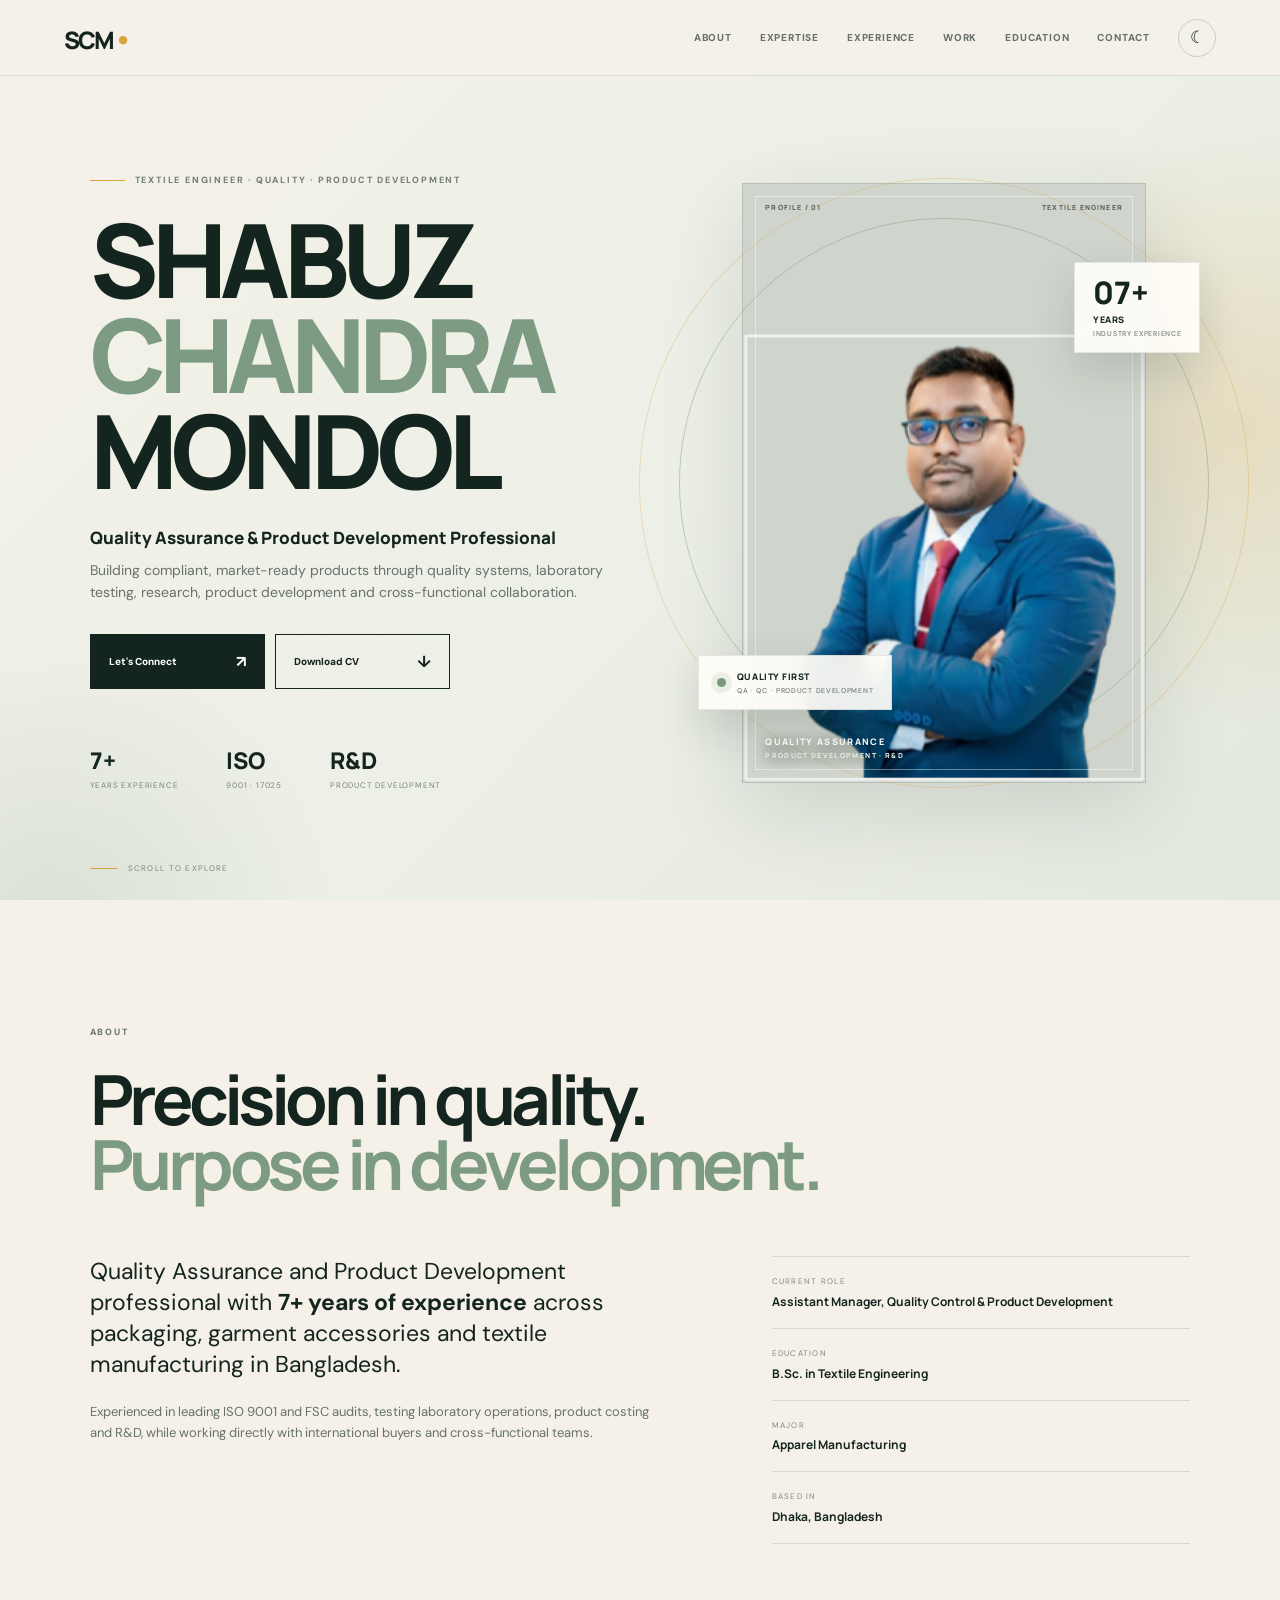
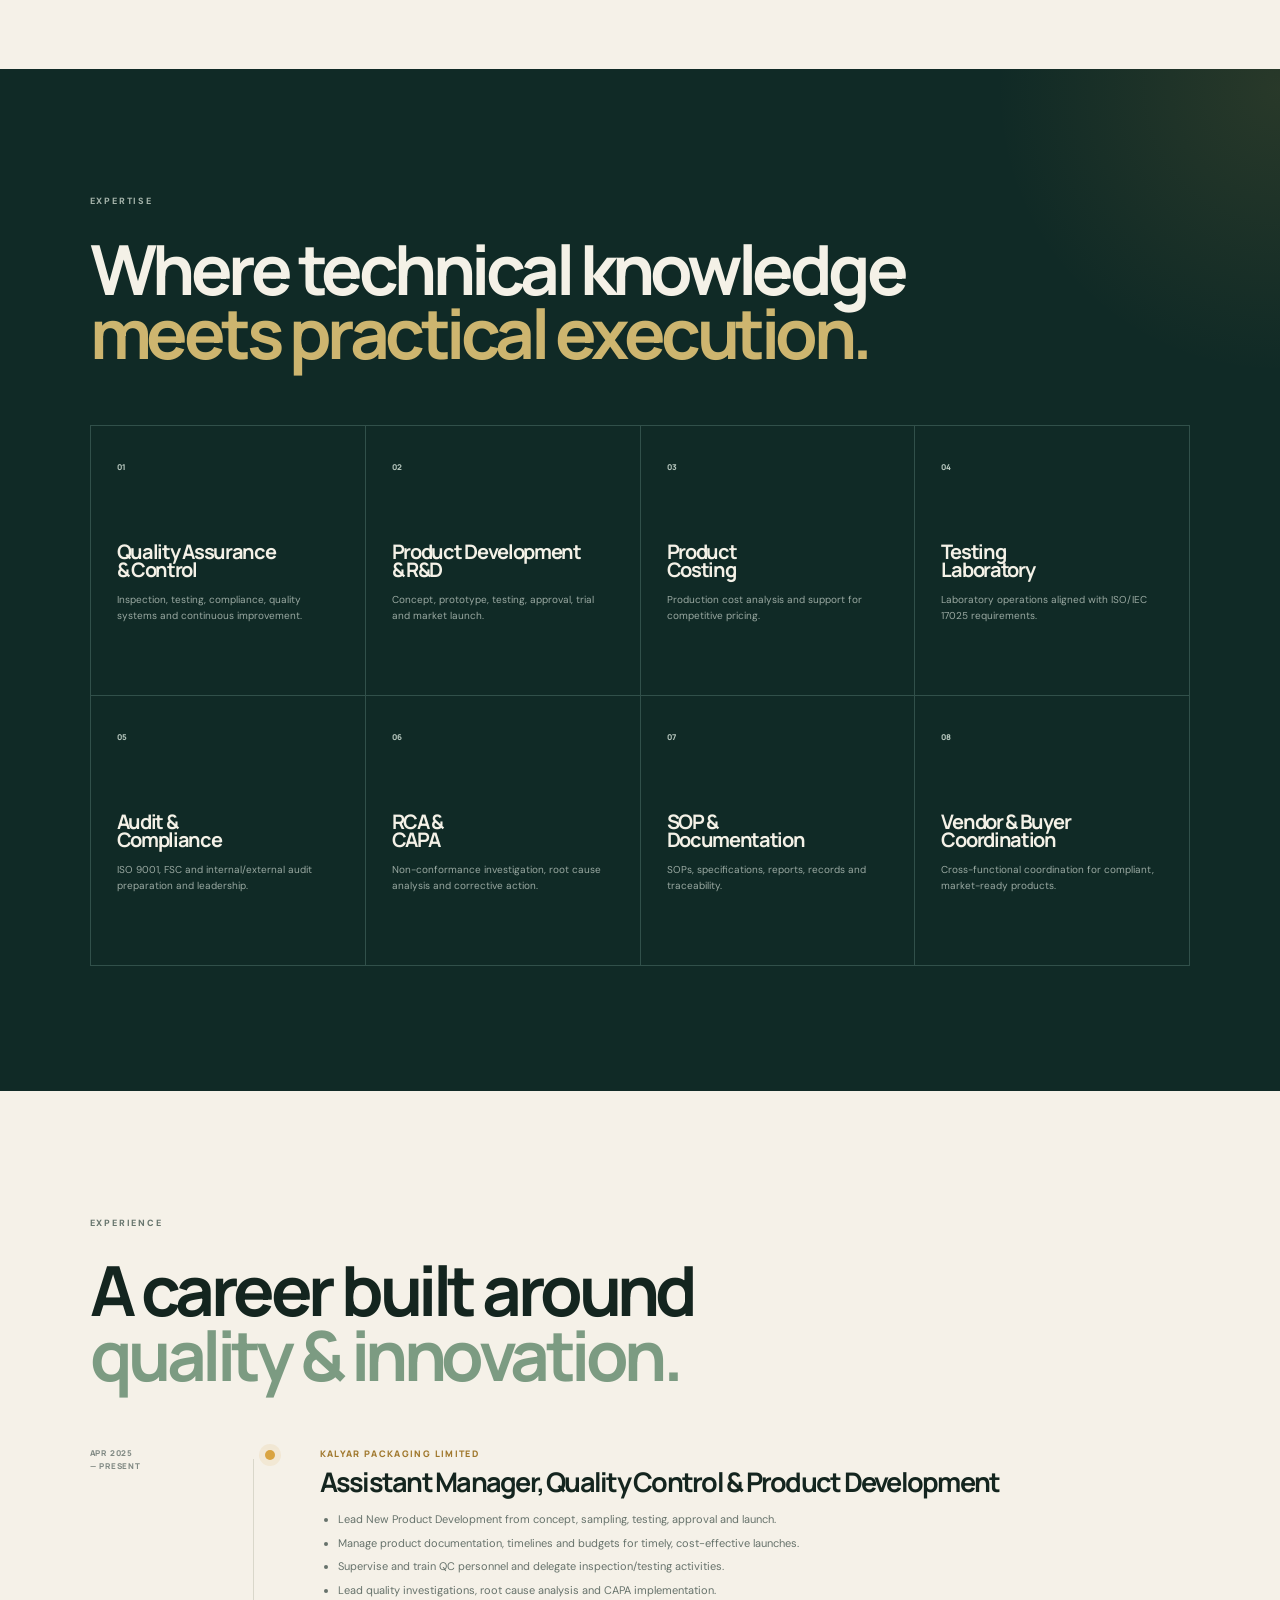
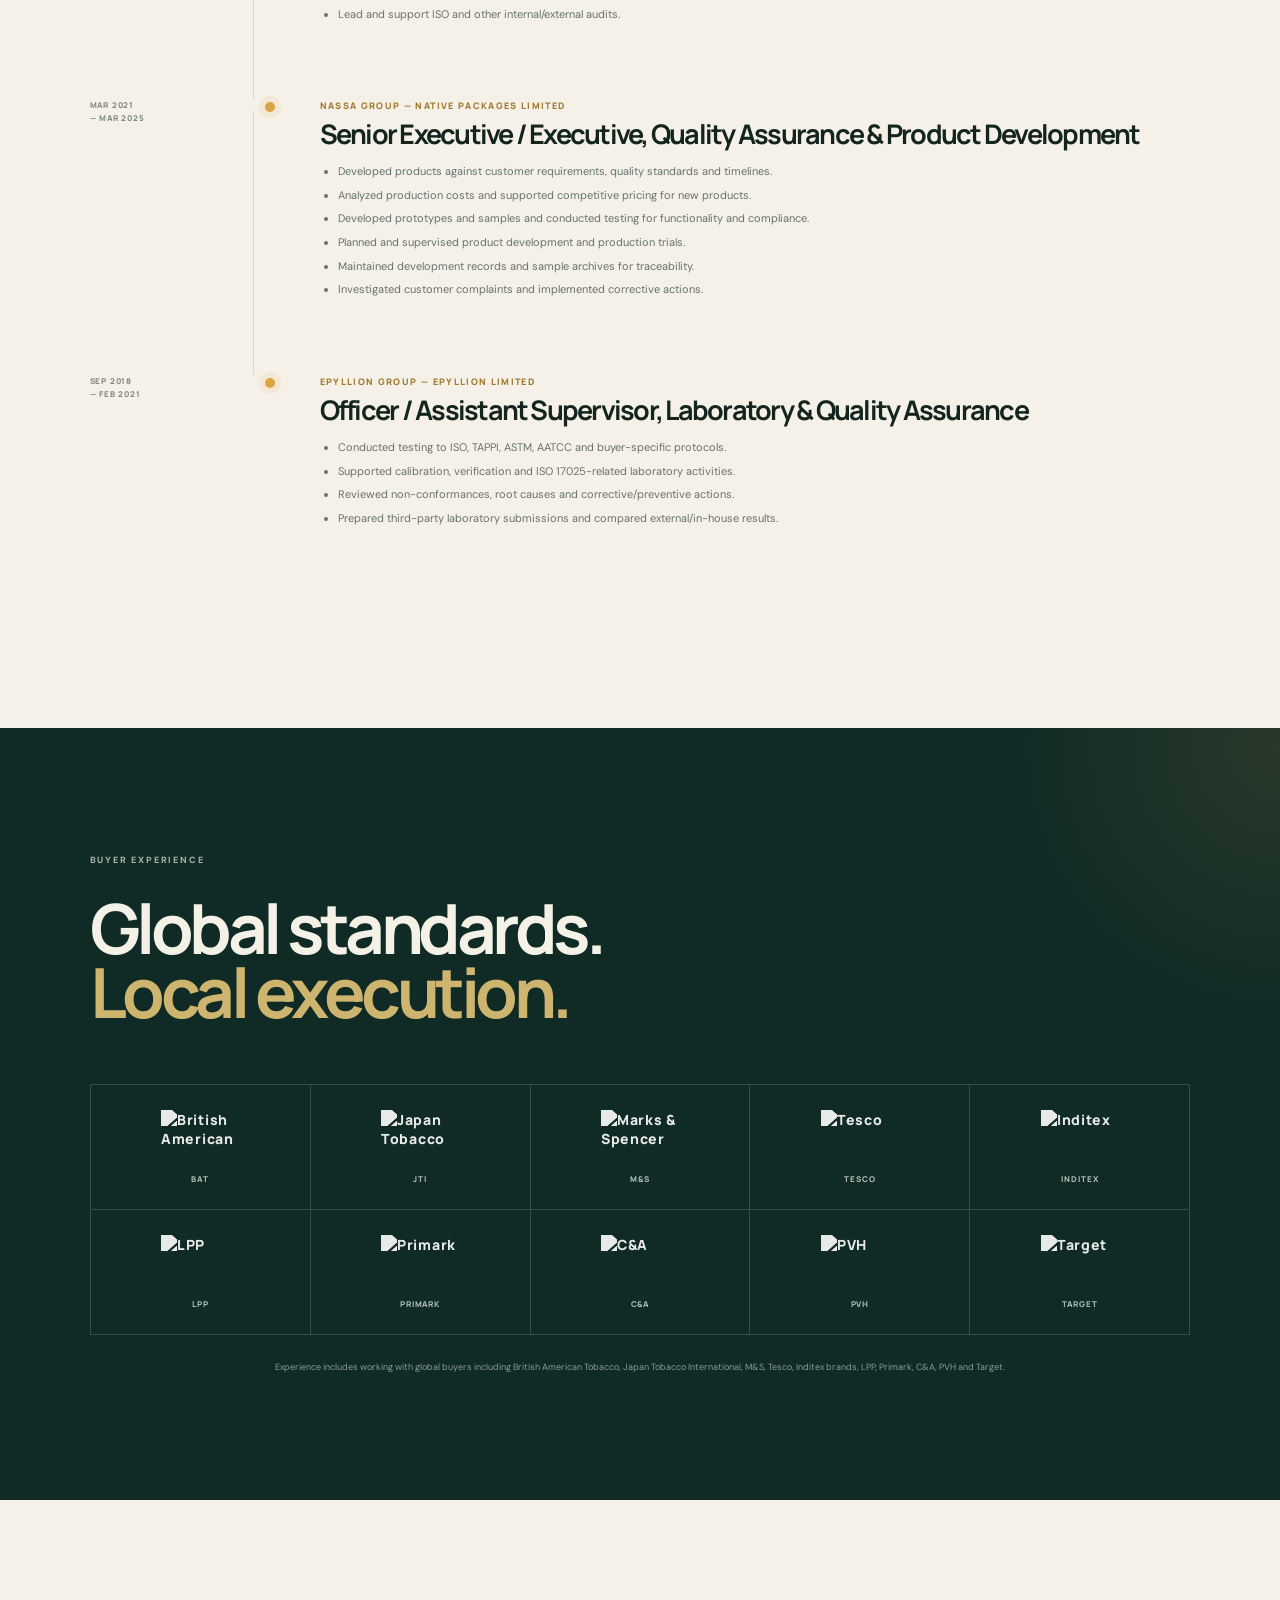
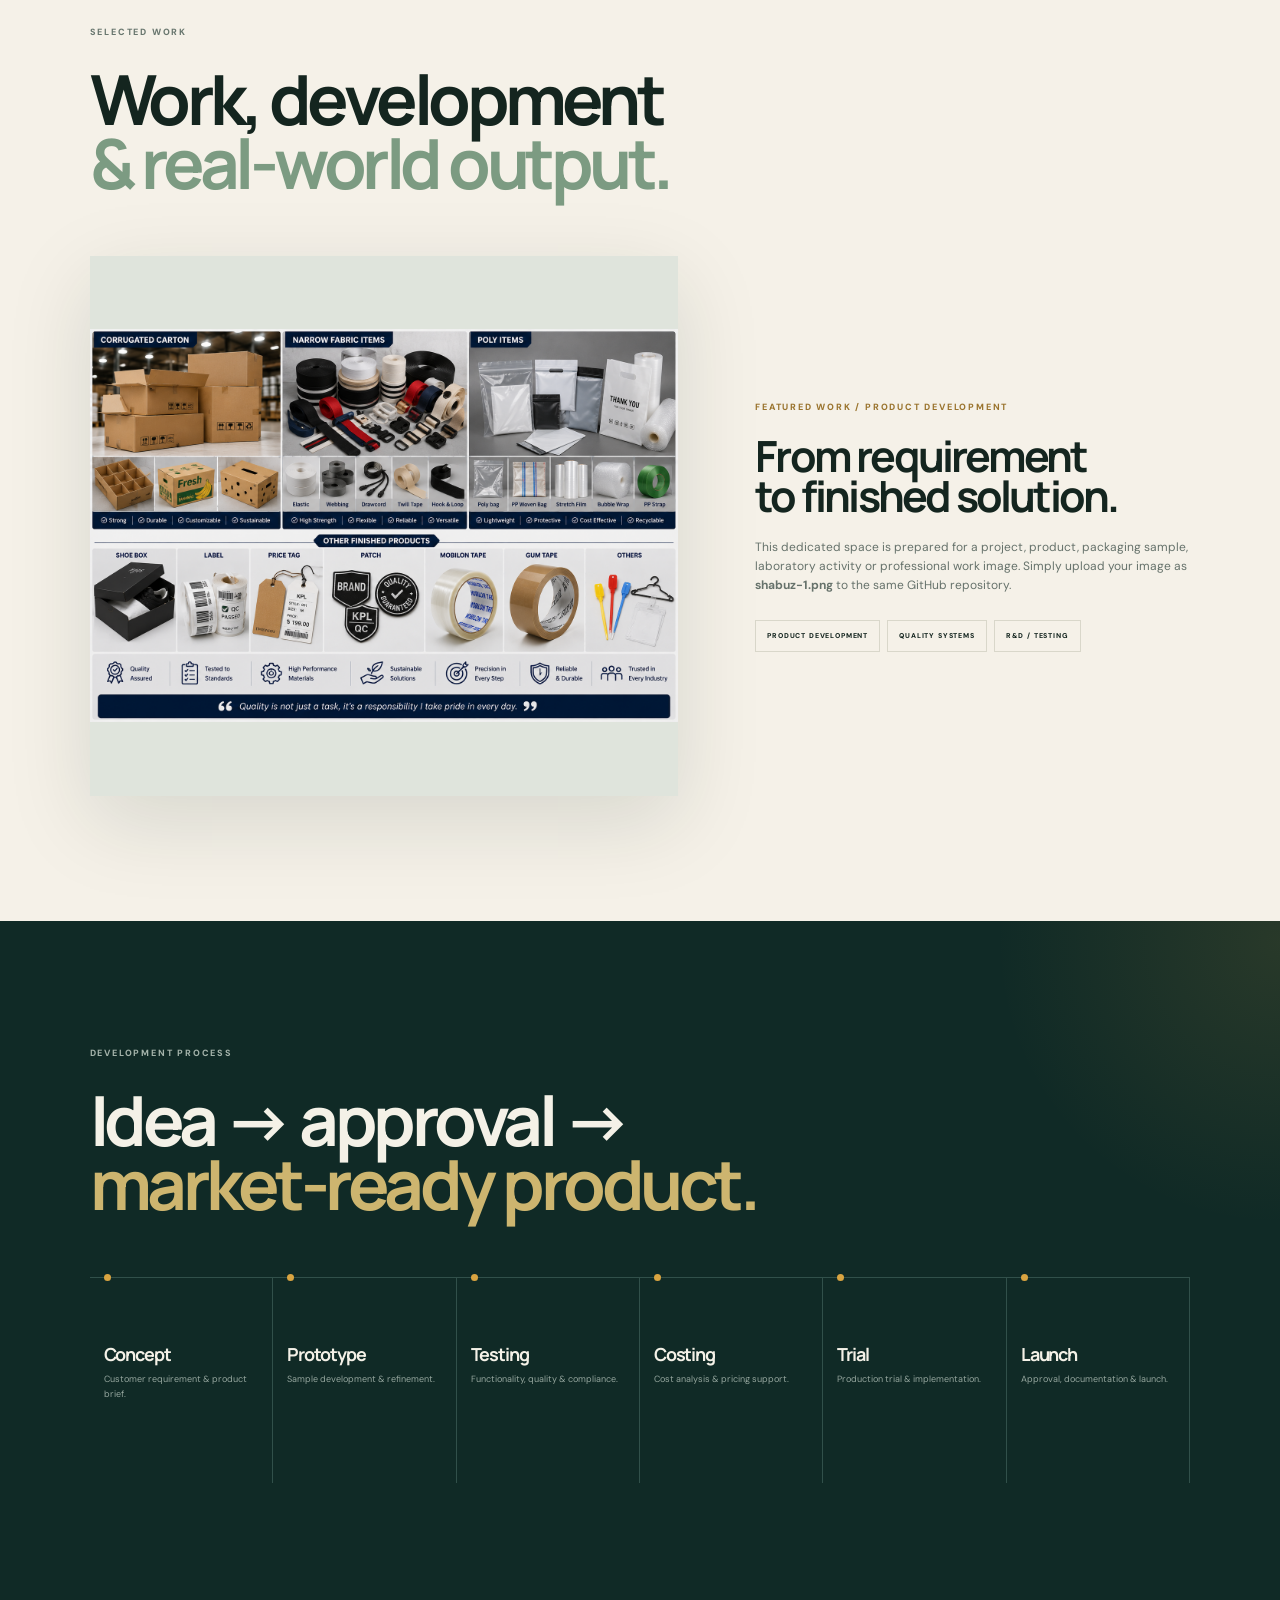
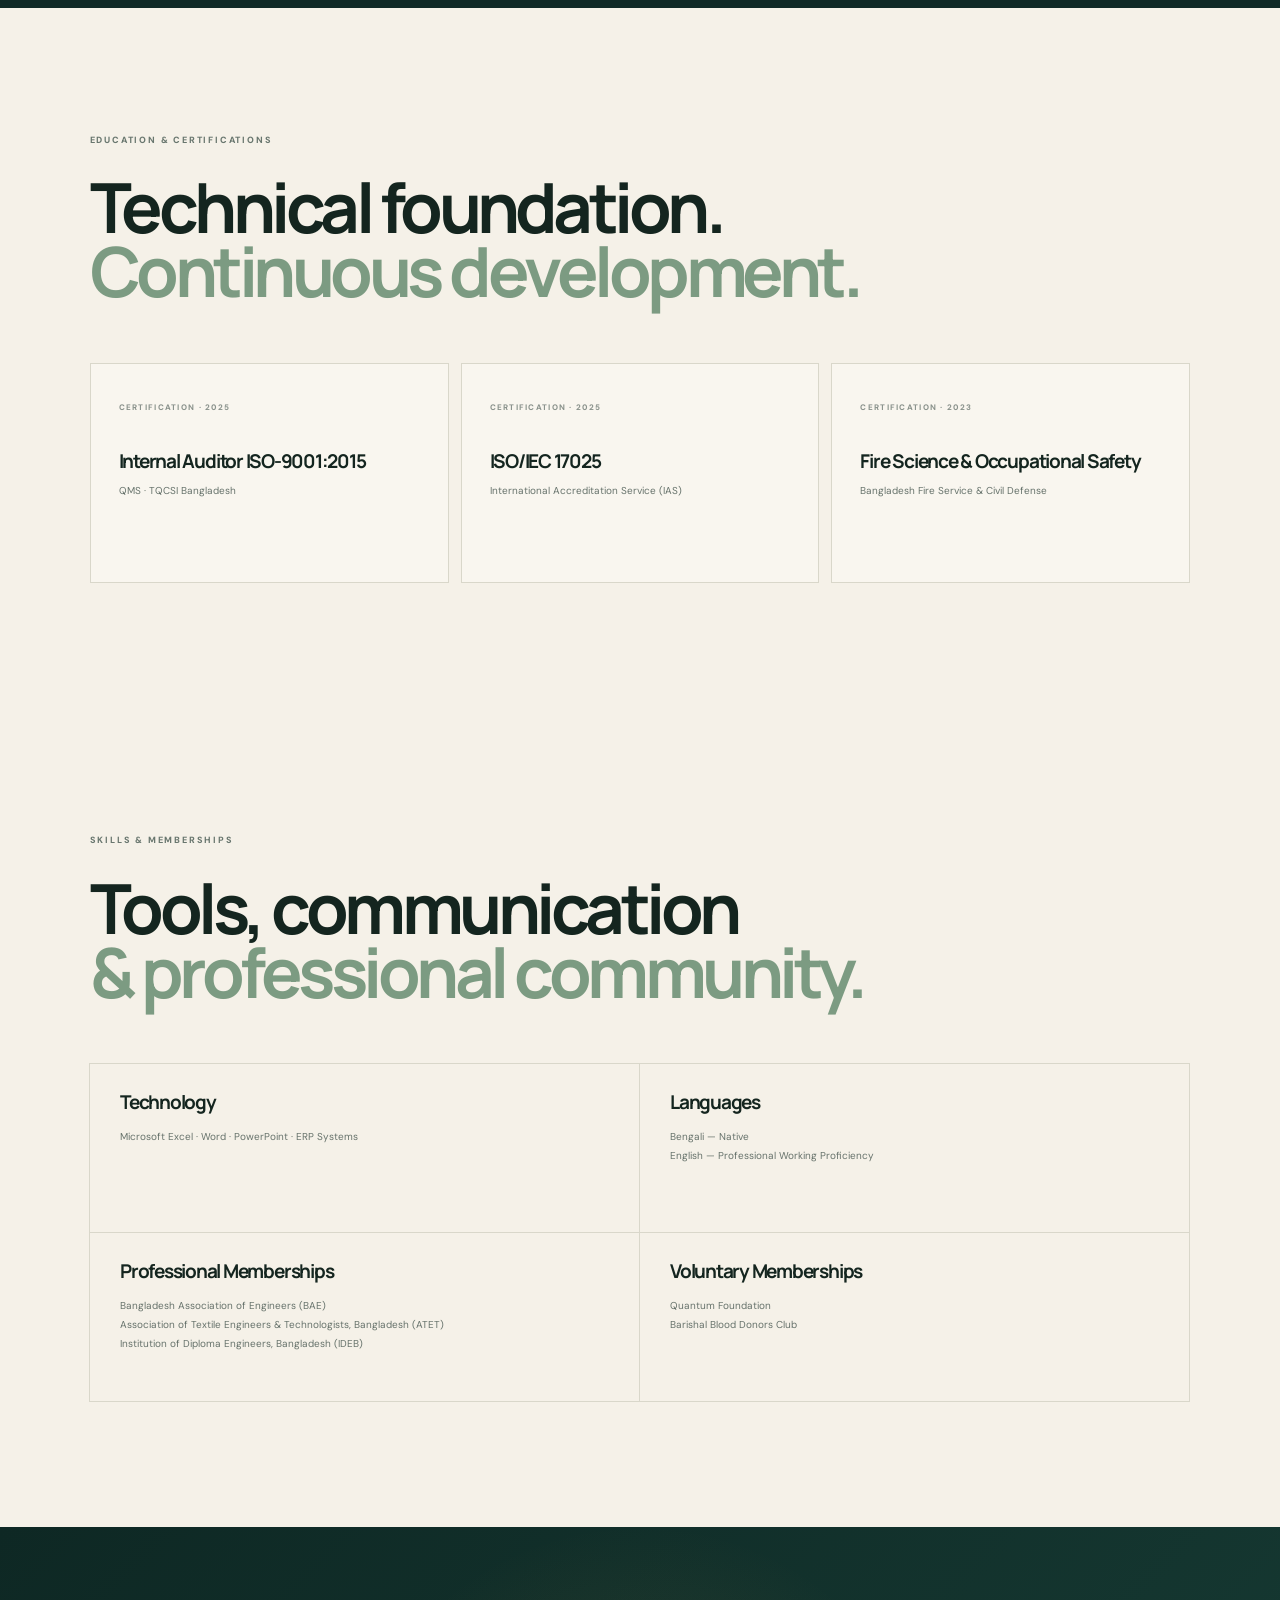
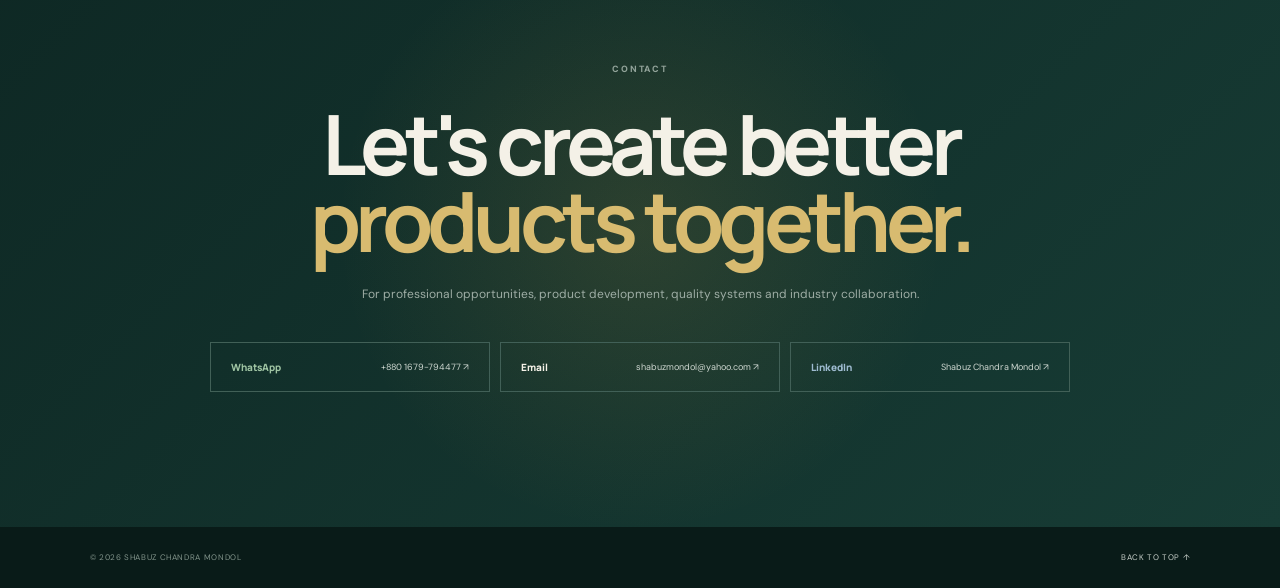
==== index.html @ 9ff4e5fc "Fix career year formatting in index.html" ====
<!DOCTYPE html>
<html lang="en">
<head>
<meta charset="UTF-8">
<meta name="viewport" content="width=device-width, initial-scale=1.0">
<meta name="description" content="Shabuz Chandra Mondol — Textile Engineer, Quality Assurance, Quality Control and Product Development professional.">
<meta name="keywords" content="Shabuz Chandra Mondol, Textile Engineer, QA, QC, Product Development, R&D, ISO 9001, ISO 17025, FSC">
<meta name="author" content="Shabuz Chandra Mondol">
<meta property="og:title" content="Shabuz Chandra Mondol | Textile Engineer">
<meta property="og:description" content="Quality Assurance, Product Development & R&D professional.">
<title>Shabuz Chandra Mondol | Textile Engineer</title>
<link rel="preconnect" href="https://fonts.googleapis.com">
<link rel="preconnect" href="https://fonts.gstatic.com" crossorigin>
<link href="https://fonts.googleapis.com/css2?family=DM+Sans:wght@400;500;600;700&family=Manrope:wght@500;600;700;800&display=swap" rel="stylesheet">
<link rel="stylesheet" href="style.css">
</head>
<body>
<div class="scroll-progress" id="scrollProgress"></div>

<header class="site-header">
  <a class="logo" href="#home">SCM<span>•</span></a>
  <nav class="nav" id="nav">
    <a href="#about">About</a><a href="#expertise">Expertise</a><a href="#experience">Experience</a>
    <a href="#work">Work</a><a href="#education">Education</a><a href="#contact">Contact</a>
  </nav>
  <div class="header-actions">
    <button class="theme-btn" id="themeToggle" aria-label="Toggle day and night mode">☾</button>
    <button class="menu-btn" id="menuToggle" aria-label="Open menu">☰</button>
  </div>
</header>

<main>
<section class="hero" id="home">
  <div class="hero-grid">
    <div class="hero-copy reveal">
      <div class="kicker"><span></span> TEXTILE ENGINEER · QUALITY · PRODUCT DEVELOPMENT</div>
      <h1>SHABUZ<br><em>CHANDRA</em><br>MONDOL</h1>
      <p class="hero-title">Quality Assurance &amp; Product Development Professional</p>
      <p class="hero-intro">Building compliant, market-ready products through quality systems, laboratory testing, research, product development and cross-functional collaboration.</p>
      <div class="hero-buttons">
        <a class="button button-dark" href="#contact">Let's Connect <b>↗</b></a>
        <a class="button button-outline" href="cv.pdf" download>Download CV <b>↓</b></a>
      </div>
      <div class="hero-metrics">
        <div><strong>7+</strong><span>Years Experience</span></div>
        <div><strong>ISO</strong><span>9001 · 17025</span></div>
        <div><strong>R&amp;D</strong><span>Product Development</span></div>
      </div>
    </div>
    <div class="hero-photo-wrap reveal">
      <div class="photo-frame">
        <div class="photo-topline"><span>PROFILE / 01</span><span>TEXTILE ENGINEER</span></div>
        <img src="shabuz.png" alt="Shabuz Chandra Mondol">
        <div class="photo-caption">QUALITY ASSURANCE<br><small>PRODUCT DEVELOPMENT · R&amp;D</small></div>
      </div>
      <div class="orbit orbit-one"></div><div class="orbit orbit-two"></div>
      <div class="badge badge-quality"><i></i><span>QUALITY FIRST<small>QA · QC · PRODUCT DEVELOPMENT</small></span></div>
      <div class="badge badge-years"><b>07+</b><span>YEARS<small>INDUSTRY EXPERIENCE</small></span></div>
    </div>
  </div>
  <div class="scroll-cue"><span></span> SCROLL TO EXPLORE</div>
</section>

<section class="section light-section" id="about">
  <div class="section-label reveal">ABOUT</div>
  <div class="split-heading reveal"><h2>Precision in quality.<br><span>Purpose in development.</span></h2></div>
  <div class="about-layout">
    <div class="about-statement reveal">
      <p class="big-copy">Quality Assurance and Product Development professional with <b>7+ years of experience</b> across packaging, garment accessories and textile manufacturing in Bangladesh.</p>
      <p>Experienced in leading ISO 9001 and FSC audits, testing laboratory operations, product costing and R&amp;D, while working directly with international buyers and cross-functional teams.</p>
    </div>
    <div class="fact-list reveal">
      <div><span>Current Role</span><b>Assistant Manager, Quality Control &amp; Product Development</b></div>
      <div><span>Education</span><b>B.Sc. in Textile Engineering</b></div>
      <div><span>Major</span><b>Apparel Manufacturing</b></div>
      <div><span>Based In</span><b>Dhaka, Bangladesh</b></div>
    </div>
  </div>
</section>

<section class="section dark-section" id="expertise">
  <div class="section-label reveal">EXPERTISE</div>
  <div class="split-heading reveal"><h2>Where technical knowledge<br><span>meets practical execution.</span></h2></div>
  <div class="expertise-grid">
    <article class="expertise-card reveal"><small>01</small><h3>Quality Assurance<br>&amp; Control</h3><p>Inspection, testing, compliance, quality systems and continuous improvement.</p></article>
    <article class="expertise-card reveal"><small>02</small><h3>Product Development<br>&amp; R&amp;D</h3><p>Concept, prototype, testing, approval, trial and market launch.</p></article>
    <article class="expertise-card reveal"><small>03</small><h3>Product<br>Costing</h3><p>Production cost analysis and support for competitive pricing.</p></article>
    <article class="expertise-card reveal"><small>04</small><h3>Testing<br>Laboratory</h3><p>Laboratory operations aligned with ISO/IEC 17025 requirements.</p></article>
    <article class="expertise-card reveal"><small>05</small><h3>Audit &amp;<br>Compliance</h3><p>ISO 9001, FSC and internal/external audit preparation and leadership.</p></article>
    <article class="expertise-card reveal"><small>06</small><h3>RCA &amp;<br>CAPA</h3><p>Non-conformance investigation, root cause analysis and corrective action.</p></article>
    <article class="expertise-card reveal"><small>07</small><h3>SOP &amp;<br>Documentation</h3><p>SOPs, specifications, reports, records and traceability.</p></article>
    <article class="expertise-card reveal"><small>08</small><h3>Vendor &amp; Buyer<br>Coordination</h3><p>Cross-functional coordination for compliant, market-ready products.</p></article>
  </div>
</section>

<section class="section light-section" id="experience">
  <div class="section-label reveal">EXPERIENCE</div>
  <div class="split-heading reveal"><h2>A career built around<br><span>quality &amp; innovation.</span></h2></div>
  <div class="career">
    <article class="career-row reveal">
      <div class="career-year">APR 2025<br>— PRESENT</div><div class="career-marker"></div>
      <div class="career-body"><div class="company">KALYAR PACKAGING LIMITED</div><h3>Assistant Manager, Quality Control &amp; Product Development</h3>
      <ul><li>Lead New Product Development from concept, sampling, testing, approval and launch.</li><li>Manage product documentation, timelines and budgets for timely, cost-effective launches.</li><li>Supervise and train QC personnel and delegate inspection/testing activities.</li><li>Lead quality investigations, root cause analysis and CAPA implementation.</li><li>Lead and support ISO and other internal/external audits.</li></ul></div>
    </article>
    <article class="career-row reveal">
      <div class="career-year">MAR 2021<br>— MAR 2025</div><div class="career-marker"></div>
      <div class="career-body"><div class="company">NASSA GROUP — NATIVE PACKAGES LIMITED</div><h3>Senior Executive / Executive, Quality Assurance &amp; Product Development</h3>
      <ul><li>Developed products against customer requirements, quality standards and timelines.</li><li>Analyzed production costs and supported competitive pricing for new products.</li><li>Developed prototypes and samples and conducted testing for functionality and compliance.</li><li>Planned and supervised product development and production trials.</li><li>Maintained development records and sample archives for traceability.</li><li>Investigated customer complaints and implemented corrective actions.</li></ul></div>
    </article>
    <article class="career-row reveal">
      <div class="career-year">SEP 2018<br>— FEB 2021</div><div class="career-marker"></div>
      <div class="career-body"><div class="company">EPYLLION GROUP — EPYLLION LIMITED</div><h3>Officer / Assistant Supervisor, Laboratory &amp; Quality Assurance</h3>
      <ul><li>Conducted testing to ISO, TAPPI, ASTM, AATCC and buyer-specific protocols.</li><li>Supported calibration, verification and ISO 17025-related laboratory activities.</li><li>Reviewed non-conformances, root causes and corrective/preventive actions.</li><li>Prepared third-party laboratory submissions and compared external/in-house results.</li></ul></div>
    </article>
  </div>
</section>

<section class="section dark-section" id="buyers">
  <div class="section-label reveal">BUYER EXPERIENCE</div>
  <div class="split-heading reveal"><h2>Global standards.<br><span>Local execution.</span></h2></div>
  <div class="buyer-wall reveal">
  <div class="buyer-logo"><img src="https://cdn.jsdelivr.net/npm/simple-icons@v15/icons/britishamerican.svg" alt="British American Tobacco"><span>BAT</span></div>
  <div class="buyer-logo"><img src="https://cdn.jsdelivr.net/npm/simple-icons@v15/icons/japantobacco.svg" alt="Japan Tobacco International"><span>JTI</span></div>
  <div class="buyer-logo"><img src="https://cdn.jsdelivr.net/npm/simple-icons@v15/icons/marksandspencer.svg" alt="Marks & Spencer"><span>M&amp;S</span></div>
  <div class="buyer-logo"><img src="https://cdn.jsdelivr.net/npm/simple-icons@v15/icons/tesco.svg" alt="Tesco"><span>TESCO</span></div>
  <div class="buyer-logo"><img src="https://cdn.jsdelivr.net/npm/simple-icons@v15/icons/inditex.svg" alt="Inditex"><span>INDITEX</span></div>
  <div class="buyer-logo"><img src="https://cdn.jsdelivr.net/npm/simple-icons@v15/icons/lpp.svg" alt="LPP"><span>LPP</span></div>
  <div class="buyer-logo"><img src="https://cdn.jsdelivr.net/npm/simple-icons@v15/icons/primark.svg" alt="Primark"><span>PRIMARK</span></div>
  <div class="buyer-logo"><img src="https://cdn.jsdelivr.net/npm/simple-icons@v15/icons/canda.svg" alt="C&A"><span>C&amp;A</span></div>
  <div class="buyer-logo"><img src="https://cdn.jsdelivr.net/npm/simple-icons@v15/icons/pvh.svg" alt="PVH"><span>PVH</span></div>
  <div class="buyer-logo"><img src="https://cdn.jsdelivr.net/npm/simple-icons@v15/icons/target.svg" alt="Target"><span>TARGET</span></div>
</div>
  <p class="buyer-note reveal">Experience includes working with global buyers including British American Tobacco, Japan Tobacco International, M&amp;S, Tesco, Inditex brands, LPP, Primark, C&amp;A, PVH and Target.</p>
</section>

<section class="section work-section" id="work">
  <div class="section-label reveal">SELECTED WORK</div>
  <div class="split-heading reveal"><h2>Work, development<br><span>&amp; real-world output.</span></h2></div>
  <div class="featured-work reveal">
    <div class="work-image">
      <img src="shabuz-1.png" alt="Shabuz Chandra Mondol — selected work" onerror="this.style.display='none';this.parentElement.classList.add('empty-image')">
      <div class="image-placeholder"><span>SHABUZ-1</span><small>PLACE YOUR PNG HERE</small></div>
      
    </div>
    <div class="work-copy">
      <div class="work-tag">FEATURED WORK / PRODUCT DEVELOPMENT</div>
      <h3>From requirement<br>to finished solution.</h3>
      <p>This dedicated space is prepared for a project, product, packaging sample, laboratory activity or professional work image. Simply upload your image as <b>shabuz-1.png</b> to the same GitHub repository.</p>
      <div class="work-points"><span>PRODUCT DEVELOPMENT</span><span>QUALITY SYSTEMS</span><span>R&amp;D / TESTING</span></div>
    </div>
  </div>
</section>

<section class="section dark-section" id="development">
  <div class="section-label reveal">DEVELOPMENT PROCESS</div>
  <div class="split-heading reveal"><h2>Idea → approval →<br><span>market-ready product.</span></h2></div>
  <div class="process-grid">
    <div class="process-card reveal"><h3>Concept</h3><p>Customer requirement &amp; product brief.</p></div>
    <div class="process-card reveal"><h3>Prototype</h3><p>Sample development &amp; refinement.</p></div>
    <div class="process-card reveal"><h3>Testing</h3><p>Functionality, quality &amp; compliance.</p></div>
    <div class="process-card reveal"><h3>Costing</h3><p>Cost analysis &amp; pricing support.</p></div>
    <div class="process-card reveal"><h3>Trial</h3><p>Production trial &amp; implementation.</p></div>
    <div class="process-card reveal"><h3>Launch</h3><p>Approval, documentation &amp; launch.</p></div>
  </div>
</section>

<section class="section light-section" id="education">
  <div class="section-label reveal">EDUCATION &amp; CERTIFICATIONS</div>
  <div class="split-heading reveal"><h2>Technical foundation.<br><span>Continuous development.</span></h2></div>
  <div class="education-grid">
    <article class="edu-card reveal"><small>CERTIFICATION · 2025</small><h3>Internal Auditor ISO-9001:2015</h3><p>QMS · TQCSI Bangladesh</p></article>
    <article class="edu-card reveal"><small>CERTIFICATION · 2025</small><h3>ISO/IEC 17025</h3><p>International Accreditation Service (IAS)</p></article>
    <article class="edu-card reveal"><small>CERTIFICATION · 2023</small><h3>Fire Science &amp; Occupational Safety</h3><p>Bangladesh Fire Service &amp; Civil Defense</p></article>
    </div>
</section>

<section class="section skills-section">
  <div class="section-label reveal">SKILLS &amp; MEMBERSHIPS</div>
  <div class="split-heading reveal"><h2>Tools, communication<br><span>&amp; professional community.</span></h2></div>
  <div class="skills-grid">
    <div class="skill-card reveal"><h3>Technology</h3><p>Microsoft Excel · Word · PowerPoint · ERP Systems</p></div>
    <div class="skill-card reveal"><h3>Languages</h3><p>Bengali — Native<br>English — Professional Working Proficiency</p></div>
    <div class="skill-card reveal"><h3>Professional Memberships</h3><p>Bangladesh Association of Engineers (BAE)<br>Association of Textile Engineers &amp; Technologists, Bangladesh (ATET)<br>Institution of Diploma Engineers, Bangladesh (IDEB)</p></div>
    <div class="skill-card reveal"><h3>Voluntary Memberships</h3><p>Quantum Foundation<br>Barishal Blood Donors Club</p></div>
  </div>
</section>

<section class="contact-section" id="contact">
  <div class="contact-inner reveal">
    <div class="section-label">CONTACT</div>
    <h2>Let's create better<br><span>products together.</span></h2>
    <p>For professional opportunities, product development, quality systems and industry collaboration.</p>
    <div class="contact-actions">
      <a class="whatsapp" href="https://wa.me/8801679794477" target="_blank" rel="noopener"><strong>WhatsApp</strong><span>+880 1679-794477 ↗</span></a>
      <a href="mailto:shabuzmondol@yahoo.com"><strong>Email</strong><span>shabuzmondol@yahoo.com ↗</span></a>
      <a class="linkedin" href="https://www.linkedin.com/in/shabuzchandramondol" target="_blank" rel="noopener"><strong>LinkedIn</strong><span>Shabuz Chandra Mondol ↗</span></a>
    </div>
  </div>
</section>
</main>

<footer class="footer">
  <span>© <span id="year"></span> SHABUZ CHANDRA MONDOL</span>
  <a href="#home">BACK TO TOP ↑</a>
</footer>
<button class="back-top" id="backTop" aria-label="Back to top">↑</button>
<script src="script.js"></script>
</body>
</html>
---- style.css ----
*{box-sizing:border-box;margin:0;padding:0}
:root{--bg:#f5f1e8;--paper:#fffdf8;--ink:#14251f;--muted:#66726b;--line:#d9d7ca;--dark:#102a26;--dark2:#0b211e;--darkText:#f4f1e7;--accent:#d9a441;--accent2:#7c9b82;--shadow:0 25px 80px rgba(15,35,29,.13)}
html{scroll-behavior:smooth}body{font-family:"DM Sans",sans-serif;background:var(--bg);color:var(--ink);line-height:1.6;overflow-x:hidden}
body:before{content:"";position:fixed;inset:0;pointer-events:none;z-index:100;opacity:.035;background-image:radial-gradient(#172a23 .7px,transparent .7px);background-size:6px 6px}
a{color:inherit;text-decoration:none}.scroll-progress{height:3px;background:var(--accent);position:fixed;top:0;left:0;width:0;z-index:1000}
.site-header{position:fixed;top:0;left:0;right:0;height:76px;padding:0 5vw;display:flex;align-items:center;z-index:900;background:rgba(245,241,232,.78);backdrop-filter:blur(18px);border-bottom:1px solid rgba(20,37,31,.1)}
.logo{font:800 24px Manrope;letter-spacing:-.08em}.logo span{color:var(--accent);font-size:28px}.nav{display:flex;gap:28px;margin-left:auto}.nav a{font-size:10px;font-weight:800;letter-spacing:.08em;text-transform:uppercase;color:#66716b;transition:.25s}.nav a:hover{color:var(--ink)}
.header-actions{display:flex;align-items:center;margin-left:28px}.theme-btn,.menu-btn{border:1px solid rgba(20,37,31,.18);background:transparent;color:inherit;cursor:pointer}.theme-btn{width:38px;height:38px;border-radius:50%;font-size:17px}.menu-btn{display:none;font-size:19px;width:38px;height:38px}
.hero{min-height:100vh;padding:130px 7vw 65px;position:relative;display:flex;align-items:center;background:linear-gradient(135deg,#f5f1e8 0%,#edf0e7 55%,#e3e8de 100%);overflow:hidden}
.hero:before{content:"";position:absolute;width:650px;height:650px;border-radius:50%;right:-280px;top:100px;background:radial-gradient(circle,rgba(217,164,65,.22),transparent 67%)}.hero:after{content:"";position:absolute;left:-250px;bottom:-320px;width:600px;height:600px;border-radius:50%;background:radial-gradient(circle,rgba(124,155,130,.18),transparent 68%)}
.hero-grid{max-width:1450px;width:100%;margin:auto;display:grid;grid-template-columns:1.05fr .95fr;gap:5vw;align-items:center;position:relative;z-index:2}.kicker,.section-label,.work-tag{font-size:9px;font-weight:800;letter-spacing:.2em;color:#748078}.kicker{display:flex;gap:10px;align-items:center;margin-bottom:25px}.kicker span{display:inline-block;width:35px;height:1px;background:var(--accent)}
h1,h2,h3{font-family:Manrope,sans-serif;letter-spacing:-.065em;line-height:.93}h1{font-size:clamp(4.2rem,8vw,8.7rem);font-weight:800}h1 em{font-style:normal;color:#7c9b82}.hero-title{font:800 17px Manrope;margin-top:28px}.hero-intro{max-width:650px;color:var(--muted);font-size:14px;margin-top:10px}
.hero-buttons{display:flex;gap:10px;margin-top:30px}.button{display:inline-flex;align-items:center;justify-content:space-between;min-width:175px;padding:14px 18px;border:1px solid var(--ink);font-size:10px;font-weight:800;transition:.3s}.button b{font-size:16px}.button-dark{background:var(--ink);color:#fff}.button-outline:hover,.button-dark:hover{transform:translateY(-4px);box-shadow:0 16px 35px rgba(15,35,29,.15)}
.hero-metrics{display:flex;gap:48px;margin-top:55px}.hero-metrics div{display:flex;flex-direction:column}.hero-metrics strong{font:800 23px Manrope}.hero-metrics span{font-size:8px;letter-spacing:.1em;text-transform:uppercase;color:#7b847e;margin-top:3px}
.hero-photo-wrap{min-height:650px;display:grid;place-items:center;position:relative}.photo-frame{width:min(440px,82%);height:600px;background:#cfd5cc;box-shadow:var(--shadow);position:relative;overflow:visible;border:1px solid rgba(20,37,31,.12)}.photo-frame:before{content:"";position:absolute;inset:12px;border:1px solid rgba(255,255,255,.4);z-index:2;pointer-events:none}.photo-frame img{width:100%;height:100%;object-fit:contain;object-position:center bottom;display:block;position:relative;z-index:1}.photo-topline{position:absolute;z-index:5;left:22px;right:22px;top:19px;display:flex;justify-content:space-between;font:800 7px Manrope;letter-spacing:.17em;color:#59635c}.photo-caption{position:absolute;z-index:5;left:22px;bottom:21px;font:800 9px Manrope;letter-spacing:.15em;color:#fff;text-shadow:0 2px 12px #16251f}.photo-caption small{font-size:7px;color:#e8eee5}.orbit{position:absolute;border:1px solid rgba(124,155,130,.45);border-radius:50%;pointer-events:none}.orbit-one{width:530px;height:530px}.orbit-two{width:610px;height:610px;border-color:rgba(217,164,65,.3);transform:rotate(25deg)}
.badge{position:absolute;background:rgba(255,253,248,.92);backdrop-filter:blur(15px);border:1px solid rgba(20,37,31,.1);box-shadow:0 18px 45px rgba(15,35,29,.14);z-index:10}.badge-quality{left:0;bottom:15%;padding:14px 18px;display:flex;gap:11px;align-items:center}.badge-quality i{width:9px;height:9px;border-radius:50%;background:#789a79;box-shadow:0 0 0 6px rgba(120,154,121,.13)}.badge span{display:flex;flex-direction:column;font:800 9px Manrope;letter-spacing:.06em}.badge small{font:500 7px "DM Sans";color:#747d76;letter-spacing:.1em;margin-top:3px}.badge-years{right:-10px;top:16%;padding:14px 18px}.badge-years b{font:800 31px Manrope;display:block;line-height:1}.badge-years span{margin-top:5px}
.scroll-cue{position:absolute;bottom:25px;left:7vw;font-size:8px;letter-spacing:.16em;color:#7d8780;display:flex;align-items:center;gap:10px}.scroll-cue span{width:28px;height:1px;background:var(--accent)}
.section{padding:125px 7vw}.light-section,.work-section,.skills-section{background:var(--bg)}.dark-section{background:var(--dark);color:var(--darkText);position:relative;overflow:hidden}.dark-section:before{content:"";position:absolute;width:600px;height:600px;right:-300px;top:-280px;border-radius:50%;background:radial-gradient(circle,rgba(217,164,65,.12),transparent 67%)}.section>*{position:relative;z-index:2}.section-label{margin-bottom:28px}.dark-section .section-label{color:#84938b}.split-heading{margin-bottom:60px}.split-heading h2{font-size:clamp(3rem,5.4vw,6.6rem)}.split-heading h2 span{color:#7c9b82}.dark-section .split-heading h2 span{color:#cdb56f}
.about-layout{display:grid;grid-template-columns:1.15fr .85fr;gap:9vw;max-width:1250px}.about-statement .big-copy{font-size:23px;line-height:1.35;margin-bottom:22px}.about-statement>p:last-child{font-size:13px;color:var(--muted);max-width:680px}.fact-list{border-top:1px solid var(--line)}.fact-list div{padding:18px 0;border-bottom:1px solid var(--line)}.fact-list span{display:block;font-size:8px;text-transform:uppercase;letter-spacing:.16em;color:#818981}.fact-list b{display:block;font:700 12px Manrope;margin-top:5px}
.expertise-grid{display:grid;grid-template-columns:repeat(4,1fr);max-width:1300px;border-left:1px solid #31504a;border-top:1px solid #31504a}.expertise-card{min-height:270px;padding:26px;border-right:1px solid #31504a;border-bottom:1px solid #31504a;transition:.35s}.expertise-card:hover{background:#173b35;transform:translateY(-4px)}.expertise-card small{font:800 8px Manrope;color:#8da49b}.expertise-card h3{font-size:20px;margin-top:65px}.expertise-card p{font-size:10px;color:#9aa9a2;margin-top:12px;max-width:230px}
.career{max-width:1150px;margin:auto}.career-row{display:grid;grid-template-columns:150px 30px 1fr;gap:25px;position:relative;padding-bottom:70px}.career-row:not(:last-child):after{content:"";position:absolute;left:163px;top:12px;bottom:0;width:1px;background:var(--line)}.career-year{font:800 8px Manrope;letter-spacing:.1em;color:#818a84;line-height:1.6}.career-marker{width:10px;height:10px;border-radius:50%;background:var(--accent);margin-top:3px;z-index:2;box-shadow:0 0 0 6px rgba(217,164,65,.12)}.company{font:800 9px Manrope;letter-spacing:.15em;color:#a0782d}.career-body h3{font-size:27px;margin:9px 0 17px}.career-body ul{padding-left:18px;color:var(--muted);font-size:11px}.career-body li{margin:6px 0}
.buyer-wall{max-width:1200px;margin:auto;display:grid;grid-template-columns:repeat(5,1fr);border-top:1px solid #31504a;border-left:1px solid #31504a}.buyer-wall div{height:125px;display:grid;place-items:center;border-right:1px solid #31504a;border-bottom:1px solid #31504a;font:800 14px Manrope;color:#dbe3dc;letter-spacing:.05em;transition:.3s}.buyer-wall div:hover{background:#173b35;color:#e1bd69}.buyer-note{max-width:900px;margin:25px auto 0;text-align:center;color:#8e9b94;font-size:9px}
.featured-work{max-width:1250px;margin:auto;display:grid;grid-template-columns:1.15fr .85fr;gap:6vw;align-items:center}.work-image{height:540px;background:#dfe4dc;position:relative;overflow:hidden;box-shadow:var(--shadow);display:grid;place-items:center}.work-image img{width:100%;height:100%;object-fit:contain;position:relative;z-index:2}.image-placeholder{position:absolute;inset:0;display:flex;flex-direction:column;align-items:center;justify-content:center;color:#728078;border:1px dashed #aab4ab;background:linear-gradient(135deg,#e8ece5,#d7dfd5)}.image-placeholder span{font:800 38px Manrope;letter-spacing:-.06em}.image-placeholder small{font-size:8px;letter-spacing:.2em;margin-top:6px}.work-image:not(.empty-image) .image-placeholder{display:none}.image-index{position:absolute;right:16px;top:16px;z-index:4;background:var(--dark);color:#fff;padding:8px 11px;font:800 8px Manrope}.work-tag{color:#a0782d}.work-copy h3{font-size:43px;margin:22px 0}.work-copy>p{font-size:12px;color:var(--muted);max-width:500px}.work-points{display:flex;flex-wrap:wrap;gap:7px;margin-top:25px}.work-points span{border:1px solid var(--line);padding:9px 11px;font-size:7px;font-weight:800;letter-spacing:.12em}
.process-grid{display:grid;grid-template-columns:repeat(6,1fr);border-top:1px solid #31504a}.process-card{padding:23px 14px;min-height:205px;border-right:1px solid #31504a;position:relative}.process-card:before{content:"";position:absolute;top:-4px;left:14px;width:7px;height:7px;border-radius:50%;background:var(--accent)}.process-card b{font:800 8px Manrope;color:#82968d}.process-card h3{font-size:18px;margin-top:45px}.process-card p{font-size:9px;color:#95a69e;margin-top:10px}
.education-grid{display:grid;grid-template-columns:repeat(3,1fr);gap:12px;max-width:1300px}.edu-card{border:1px solid var(--line);padding:28px;min-height:220px;transition:.3s;background:rgba(255,253,248,.4)}.edu-card:hover{transform:translateY(-4px);background:var(--paper);box-shadow:0 15px 40px rgba(15,35,29,.07)}.edu-card small{font-size:8px;letter-spacing:.16em;color:#8a928c;font-weight:800}.edu-card h3{font-size:19px;margin:35px 0 12px}.edu-card p{font-size:10px;color:var(--muted)}.edu-card b,.edu-card em{display:block;font:800 9px Manrope;margin-top:16px}.edu-card em{font-style:normal;color:#858e87;margin-top:4px}
.skills-grid{max-width:1100px;margin:auto;display:grid;grid-template-columns:1fr 1fr}.skill-card{padding:30px;border:1px solid var(--line);margin:-1px 0 0 -1px;min-height:170px}.skill-card h3{font-size:19px;margin-bottom:15px}.skill-card p{font-size:10px;color:var(--muted);line-height:1.9}
.contact-section{background:linear-gradient(135deg,#0e2824,#173c35);color:#f4f1e7;padding:135px 7vw;text-align:center;position:relative;overflow:hidden}.contact-section:before{content:"";position:absolute;width:650px;height:650px;left:50%;top:50%;transform:translate(-50%,-50%);background:radial-gradient(circle,rgba(217,164,65,.13),transparent 66%)}.contact-inner{max-width:950px;margin:auto;position:relative;z-index:2}.contact-section .section-label{color:#92a39a}.contact-section h2{font-size:clamp(3.5rem,6.5vw,7.5rem)}.contact-section h2 span{color:#d8bb70}.contact-inner>p{max-width:580px;margin:25px auto;color:#9eada5;font-size:12px}.contact-actions{display:flex;justify-content:center;gap:10px;flex-wrap:wrap;margin-top:38px}.contact-actions a{min-width:280px;padding:17px 20px;border:1px solid #416057;text-align:left;display:flex;justify-content:space-between;align-items:center;transition:.3s}.contact-actions a:hover{background:#1b463e;border-color:#71877c;transform:translateY(-3px)}.contact-actions strong{font:800 10px Manrope}.contact-actions span{font-size:9px;color:#cfd8d1}.contact-actions .whatsapp strong{color:#9fc4a3}
.footer{padding:24px 7vw;background:#091b18;color:#82948b;display:flex;justify-content:space-between;font-size:8px;letter-spacing:.08em}.footer a{color:#c8d0ca}.back-top{position:fixed;right:24px;bottom:24px;width:45px;height:45px;border-radius:50%;border:1px solid #7d8b83;background:var(--dark);color:#fff;cursor:pointer;z-index:800;opacity:0;visibility:hidden;transform:translateY(12px);transition:.3s;box-shadow:0 10px 25px rgba(0,0,0,.15)}.back-top.show{opacity:1;visibility:visible;transform:none}.reveal{opacity:0;transform:translateY(25px);transition:opacity .7s ease,transform .7s ease}.reveal.visible{opacity:1;transform:none}
body.night{--bg:#081513;--paper:#10211e;--ink:#f3f1e8;--muted:#aab6af;--line:#31433d;--dark:#04100e;--dark2:#071613;--darkText:#f5f2e8;--accent:#e4b95e;--accent2:#90ae96;--shadow:0 25px 80px rgba(0,0,0,.3)}
body.night .site-header{background:rgba(8,21,19,.82);border-color:rgba(255,255,255,.08)}body.night .nav a{color:#aebbb4}body.night .hero{background:linear-gradient(135deg,#0b1917,#122621)}body.night .hero-intro,body.night .about-statement>p:last-child,body.night .career-body ul,body.night .work-copy>p{color:#aab6af}body.night .photo-frame{background:#263c36}body.night .badge{background:rgba(15,30,27,.9);border-color:#3c514a}body.night .button-outline{border-color:#dfe5de}body.night .button-dark{background:#f1eee3;color:#0b1714;border-color:#f1eee3}body.night .work-image{background:#1a2d29}body.night .image-placeholder{background:linear-gradient(135deg,#1b312c,#12241f);border-color:#40534c;color:#91a29a}body.night .edu-card{background:#0d1c19}body.night .edu-card:hover{background:#122823}body.night .skill-card{background:#0b1b18}body.night .theme-btn{color:#fff;border-color:#53635c}body.night .footer{background:#020a08}
@media(max-width:1050px){.hero-grid{grid-template-columns:1fr}.hero-photo-wrap{min-height:590px}.expertise-grid{grid-template-columns:repeat(2,1fr)}.process-grid{grid-template-columns:repeat(3,1fr)}.featured-work{grid-template-columns:1fr}.work-image{height:500px}.education-grid{grid-template-columns:repeat(2,1fr)}}
@media(max-width:760px){.site-header{height:68px;padding:0 5vw}.nav{display:none;position:absolute;top:68px;left:0;right:0;background:var(--paper);padding:20px 6vw;flex-direction:column;gap:17px;border-bottom:1px solid var(--line)}.nav.open{display:flex}.menu-btn{display:block;margin-left:9px}.theme-btn{margin-left:auto}.hero{padding:105px 6vw 70px}.hero-grid{gap:35px}.hero h1{font-size:clamp(3.6rem,16vw,6rem)}.hero-title{font-size:14px}.hero-intro{font-size:12px}.hero-buttons{flex-direction:column}.button{width:100%}.hero-metrics{gap:22px;margin-top:40px}.hero-metrics strong{font-size:19px}.hero-photo-wrap{min-height:480px}.photo-frame{height:455px;width:82%}.orbit-one{width:410px;height:410px}.orbit-two{width:460px;height:460px}.badge-quality{left:-5px}.badge-years{right:-5px}.section{padding:90px 6vw}.split-heading{margin-bottom:42px}.split-heading h2{font-size:clamp(2.8rem,12vw,4.5rem)}.about-layout{grid-template-columns:1fr;gap:45px}.about-statement .big-copy{font-size:19px}.expertise-grid{grid-template-columns:1fr}.expertise-card{min-height:220px}.career-row{grid-template-columns:25px 1fr;gap:18px;padding-bottom:50px}.career-row:not(:last-child):after{left:4px}.career-year{grid-column:2;grid-row:1}.career-marker{grid-column:1;grid-row:2;position:absolute;left:0;top:38px}.career-body{grid-column:2}.career-body h3{font-size:21px}.buyer-wall{grid-template-columns:repeat(2,1fr)}.buyer-wall div{height:95px}.process-grid{grid-template-columns:repeat(2,1fr)}.education-grid{grid-template-columns:1fr}.skills-grid{grid-template-columns:1fr}.contact-actions{flex-direction:column}.contact-actions a{min-width:0;width:100%}.footer{padding:20px 6vw;gap:10px;flex-direction:column}.back-top{right:17px;bottom:17px}}

/* Featured work image: complete image, no side cropping */
.work-image{background:#dfe4dc}
.work-image img{object-fit:contain;object-position:center;width:100%;height:100%;padding:0}
body.night .work-image{background:#162824}
@media(max-width:760px){
  .work-image{height:auto;min-height:360px}
  .work-image img{height:auto;max-height:600px}
}

/* === Final accessibility / theme-contrast pass === */
body{color:var(--ink)}
.dark-section{color:var(--darkText)}
.dark-section .split-heading h2{color:#f4f1e7}
.light-section .split-heading h2,.work-section .split-heading h2,.skills-section .split-heading h2{color:var(--ink)}
.section-label{color:#68766e}
.dark-section .section-label{color:#a4b3aa}
.career-body h3,.work-copy h3,.about-statement .big-copy,.fact-list b,.edu-card h3,.skill-card h3{color:var(--ink)}
.dark-section .career-body h3,.dark-section .expertise-card h3,.dark-section .process-card h3{color:#f4f1e7}
.work-copy .work-tag{color:#9a742e}
body.night .section-label{color:#aebbb4}
body.night .light-section .split-heading h2,
body.night .work-section .split-heading h2,
body.night .skills-section .split-heading h2,
body.night .career-body h3,
body.night .about-statement .big-copy,
body.night .fact-list b,
body.night .edu-card h3,
body.night .skill-card h3,
body.night .work-copy h3{color:#f3f1e8}
body.night .work-copy .work-tag{color:#e4b95e}
body.night .fact-list span,
body.night .career-year,
body.night .edu-card small,
body.night .hero-metrics span{color:#a9b5ae}
body.night .about-statement>p:last-child,
body.night .career-body ul,
body.night .work-copy>p,
body.night .skill-card p,
body.night .edu-card p{color:#b6c1bb}
body.night .buyer-note{color:#a8b5ae}
body.night .process-card p,
body.night .expertise-card p{color:#aab8b1}
body.night .process-card b,.dark-section .process-card b,.dark-section .expertise-card small{color:#b6c6bd}
body.night .hero-title{color:#f3f1e8}
body.night .hero-intro{color:#b8c3bd}
body.night .photo-topline{color:#d1d8d3}
body.night .scroll-cue{color:#aab6af}
body.night .button-outline{color:#f3f1e8;border-color:#aebbb4}
body.night .work-points span{color:#c3cdc7;border-color:#3b4d47}
body.night .contact-section p{color:#b5c1bb}
body.night .contact-actions span{color:#d0d9d4}
body.night .footer{color:#a1afa8}
@media(max-width:760px){
  .education-grid{grid-template-columns:1fr}
}

/* Buyer company logos */
.buyer-logo{height:125px;display:flex;flex-direction:column;align-items:center;justify-content:center;gap:10px;border-right:1px solid #31504a;border-bottom:1px solid #31504a;transition:.3s;padding:18px}
.buyer-logo img{width:78px;height:38px;object-fit:contain;filter:brightness(0) invert(1);opacity:.9}
.buyer-logo span{font:800 8px Manrope;letter-spacing:.12em;color:#aebbb4}
.buyer-logo:hover{background:#173b35}.buyer-logo:hover img{opacity:1}.buyer-logo:hover span{color:#e1bd69}
.contact-actions .linkedin strong{color:#9ebbd0}
body.night .contact-actions .linkedin strong{color:#9fc2dc}
@media(max-width:760px){.buyer-logo{height:105px}.buyer-logo img{width:65px;height:32px}}
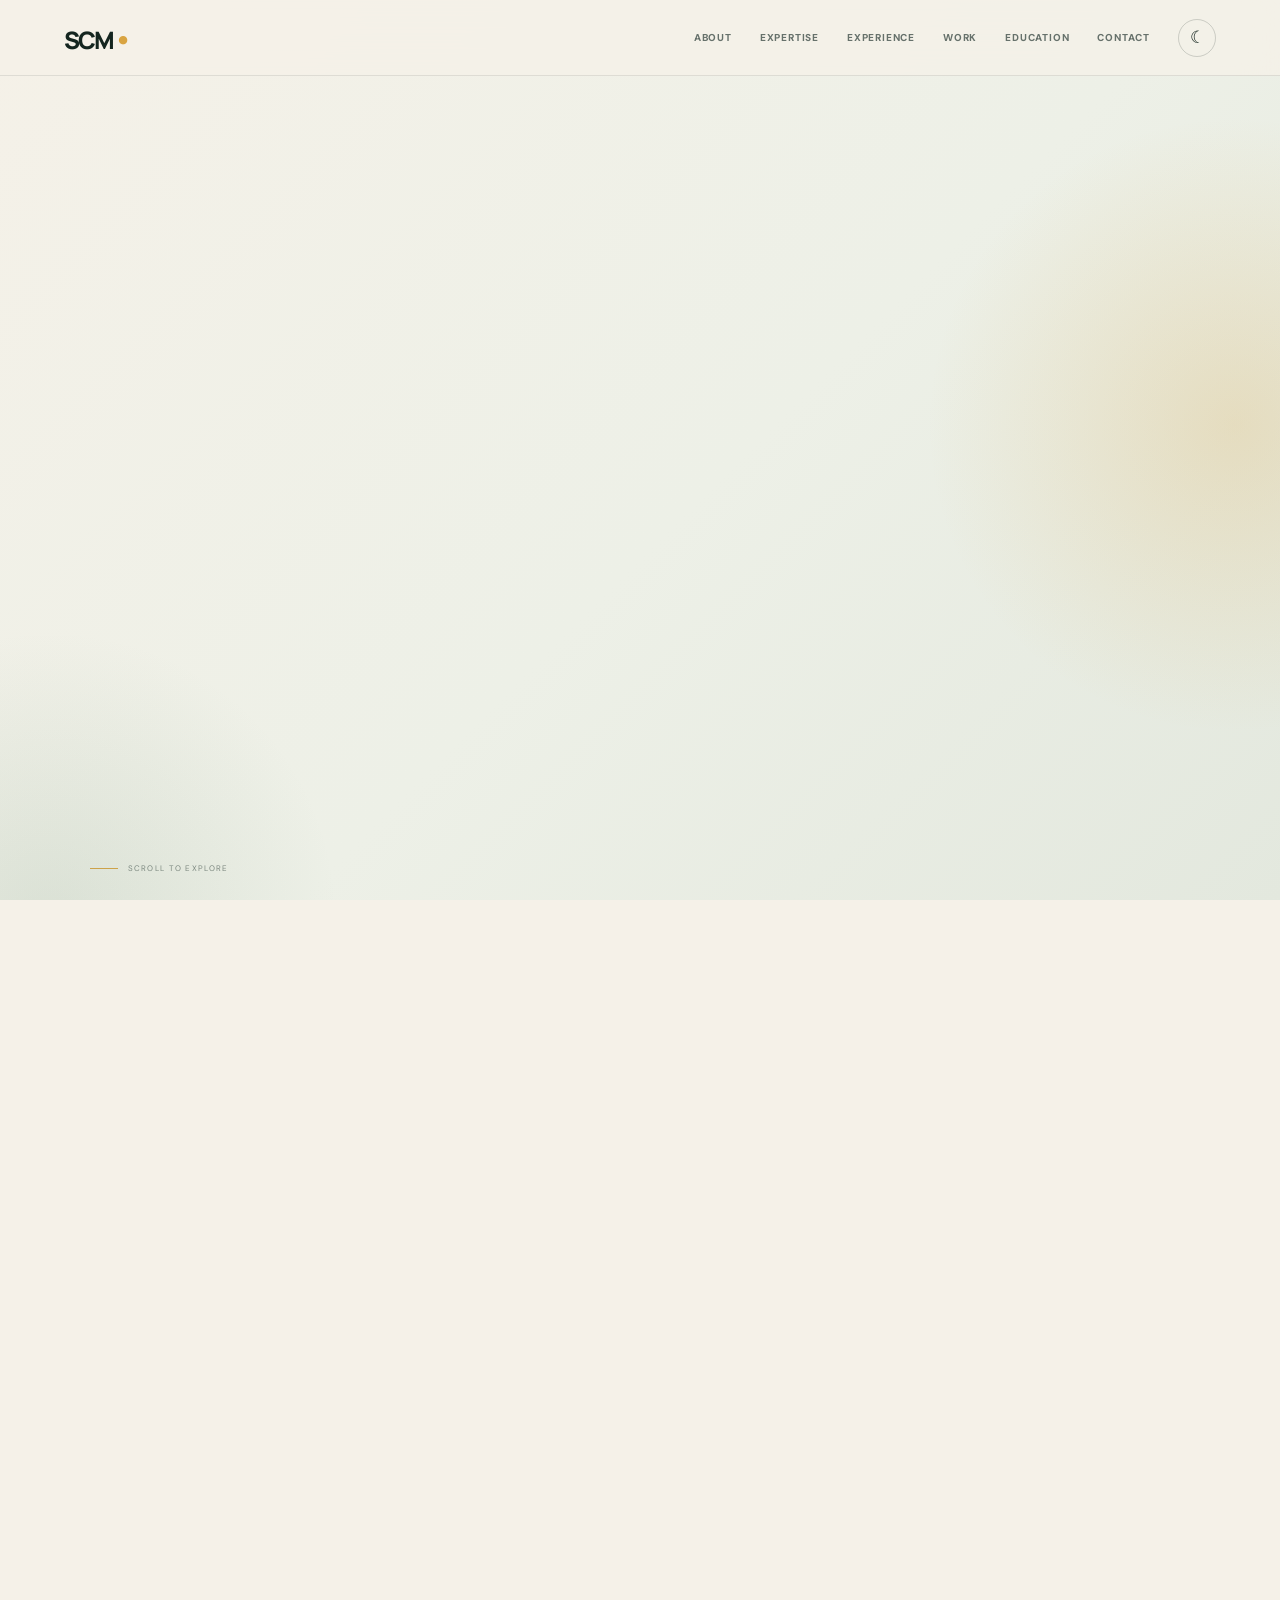
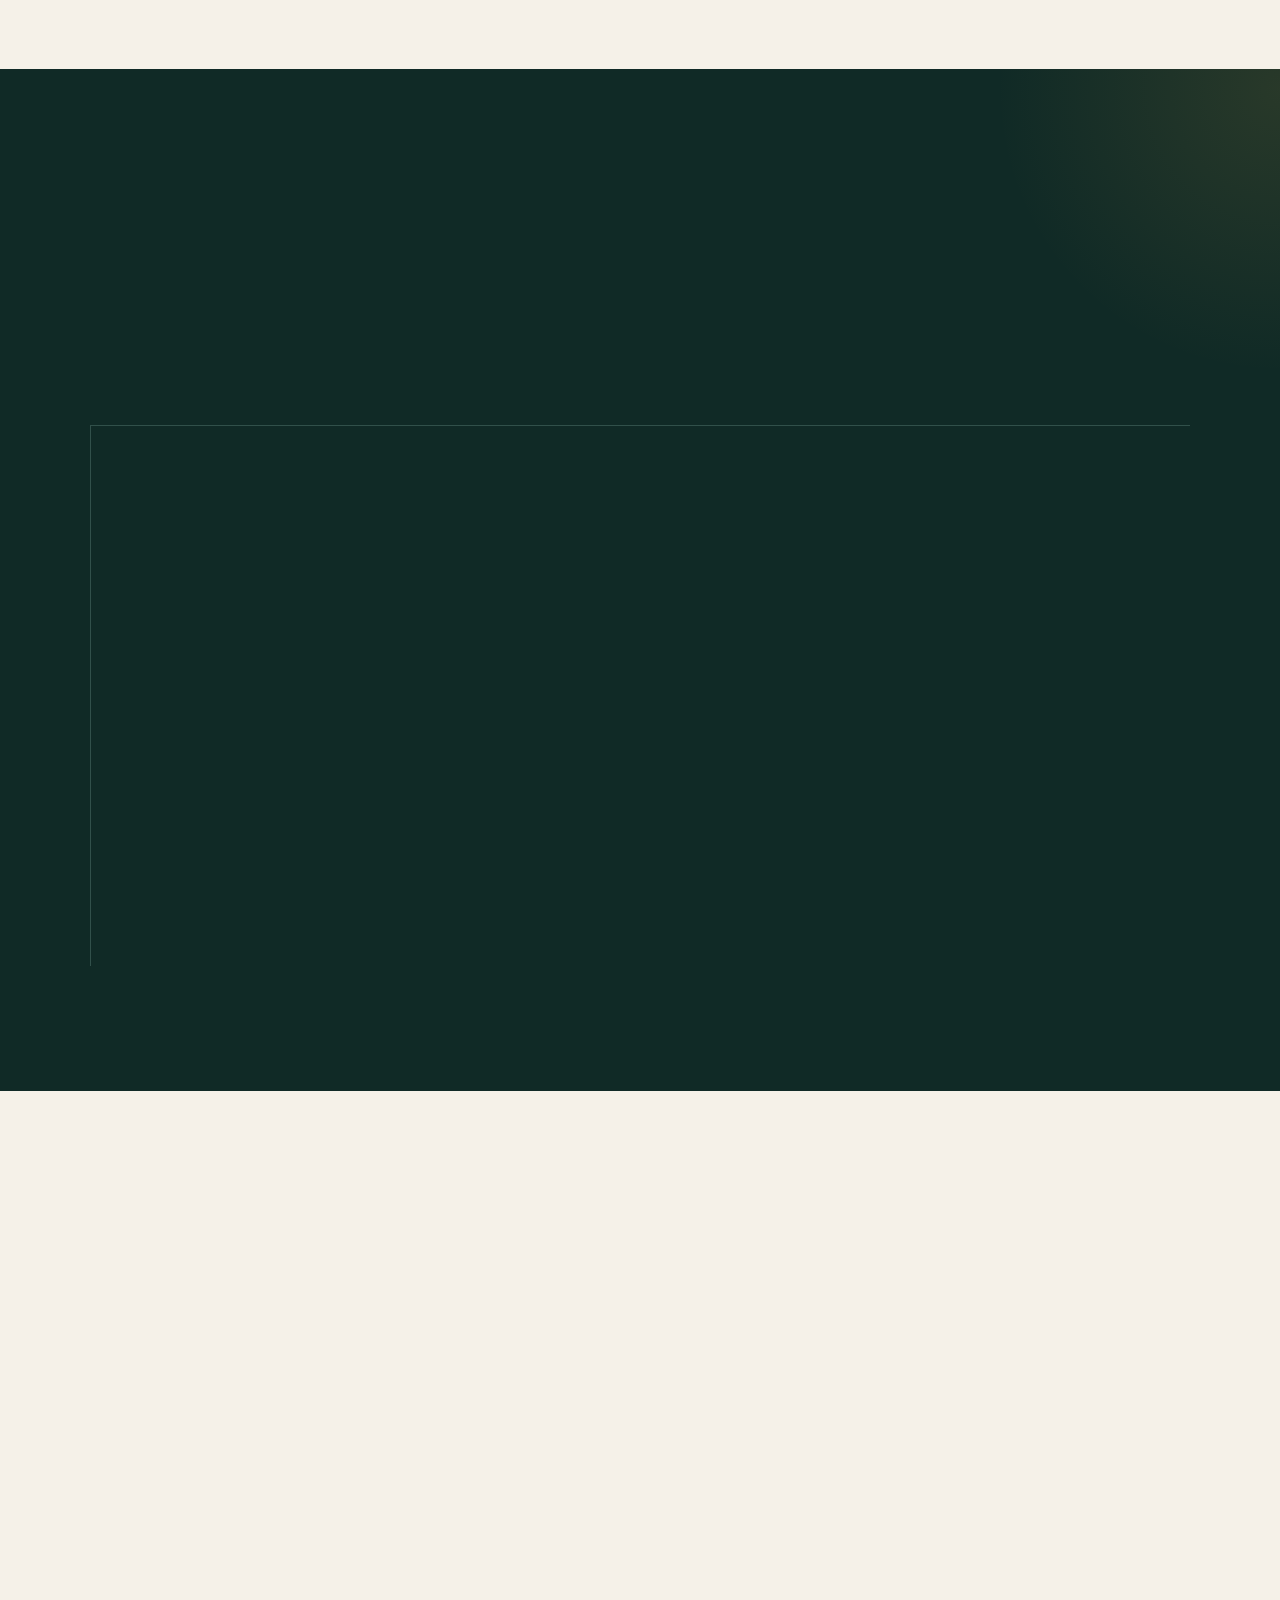
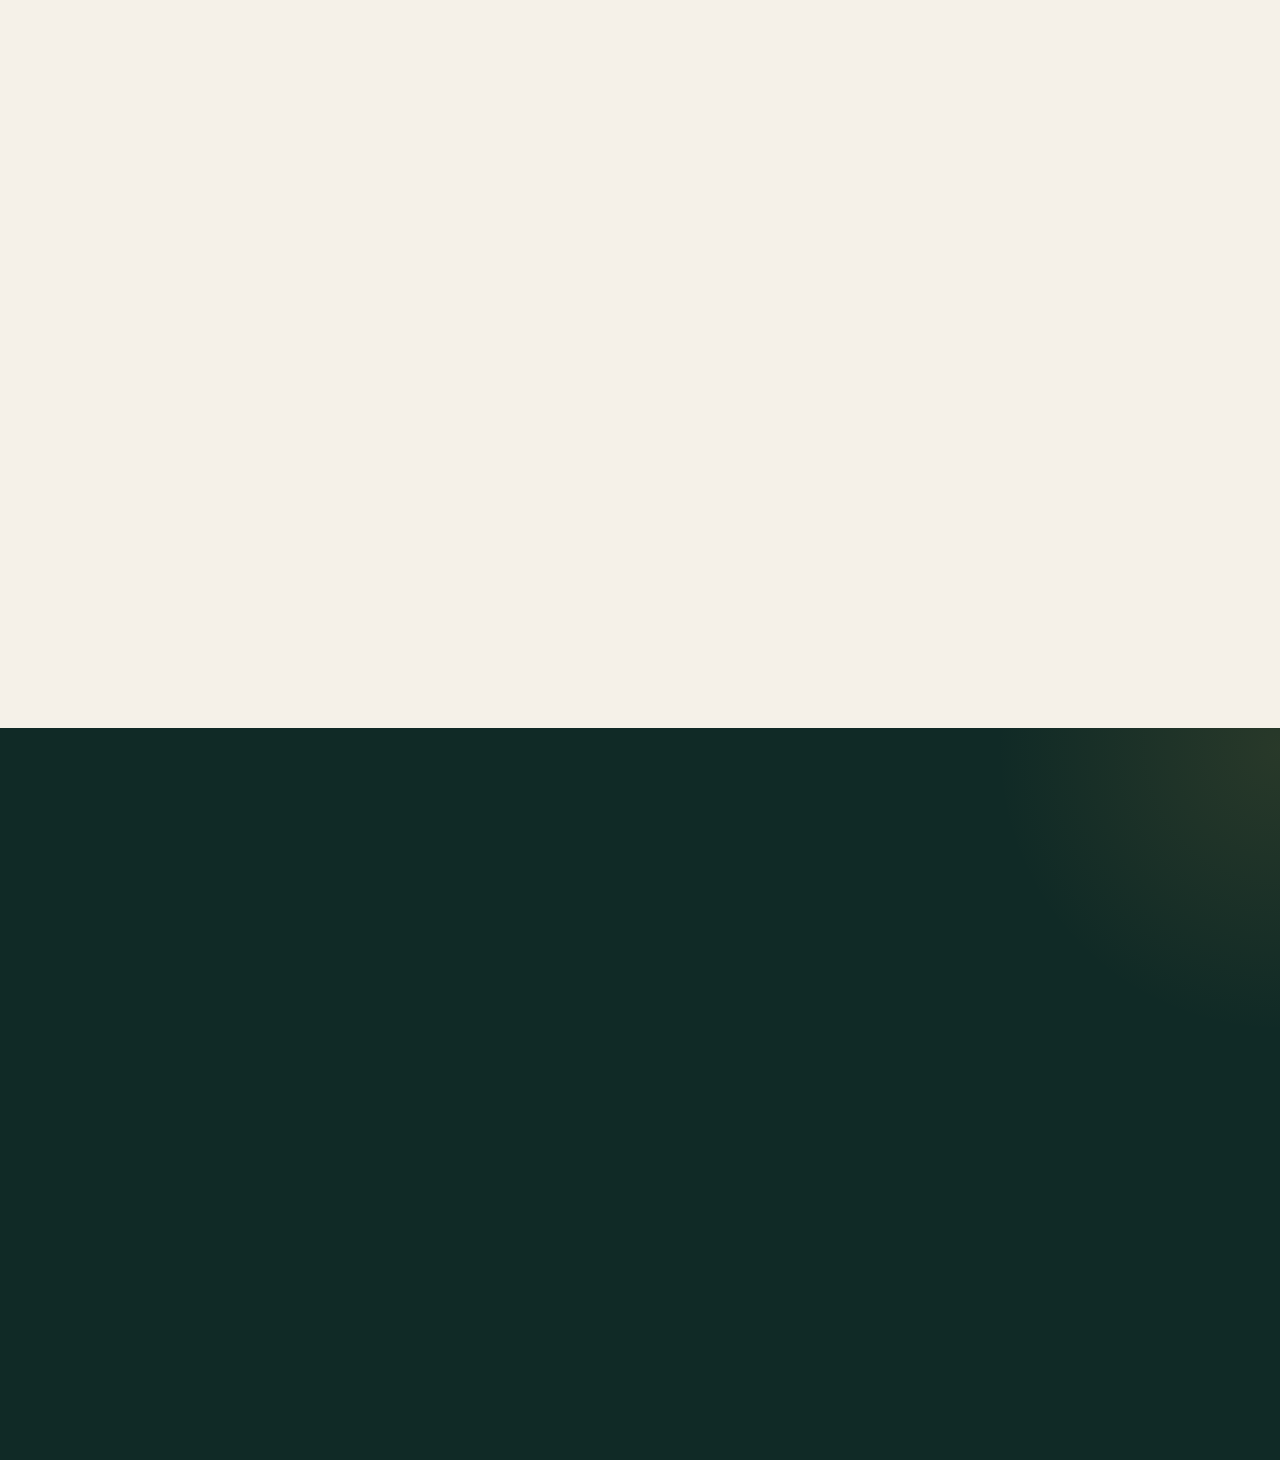
==== commit 351fbd07: "Add files via upload" ====
--- a/index.html
+++ b/index.html
@@ -119,91 +119,14 @@
   <div class="section-label reveal">BUYER EXPERIENCE</div>
   <div class="split-heading reveal"><h2>Global standards.<br><span>Local execution.</span></h2></div>
   <div class="buyer-wall reveal">
-  <div class="buyer-logo"><img src="https://cdn.jsdelivr.net/npm/simple-icons@v15/icons/britishamerican.svg" alt="British American Tobacco"><span>BAT</span></div>
-  <div class="buyer-logo"><img src="https://cdn.jsdelivr.net/npm/simple-icons@v15/icons/japantobacco.svg" alt="Japan Tobacco International"><span>JTI</span></div>
-  <div class="buyer-logo"><img src="https://cdn.jsdelivr.net/npm/simple-icons@v15/icons/marksandspencer.svg" alt="Marks & Spencer"><span>M&amp;S</span></div>
-  <div class="buyer-logo"><img src="https://cdn.jsdelivr.net/npm/simple-icons@v15/icons/tesco.svg" alt="Tesco"><span>TESCO</span></div>
-  <div class="buyer-logo"><img src="https://cdn.jsdelivr.net/npm/simple-icons@v15/icons/inditex.svg" alt="Inditex"><span>INDITEX</span></div>
-  <div class="buyer-logo"><img src="https://cdn.jsdelivr.net/npm/simple-icons@v15/icons/lpp.svg" alt="LPP"><span>LPP</span></div>
-  <div class="buyer-logo"><img src="https://cdn.jsdelivr.net/npm/simple-icons@v15/icons/primark.svg" alt="Primark"><span>PRIMARK</span></div>
-  <div class="buyer-logo"><img src="https://cdn.jsdelivr.net/npm/simple-icons@v15/icons/canda.svg" alt="C&A"><span>C&amp;A</span></div>
-  <div class="buyer-logo"><img src="https://cdn.jsdelivr.net/npm/simple-icons@v15/icons/pvh.svg" alt="PVH"><span>PVH</span></div>
-  <div class="buyer-logo"><img src="https://cdn.jsdelivr.net/npm/simple-icons@v15/icons/target.svg" alt="Target"><span>TARGET</span></div>
+  <div class="buyer-logo"><div class="company-mark bat"><b>BAT</b><small>British American Tobacco</small></div></div>
+  <div class="buyer-logo"><div class="company-mark jti"><b>JTI</b><small>JAPAN TOBACCO</small></div></div>
+  <div class="buyer-logo"><div class="company-mark ms"><b>M&amp;S</b><small>MARKS &amp; SPENCER</small></div></div>
+  <div class="buyer-logo"><div class="company-mark tesco"><b>TESCO</b><small>Every little helps</small></div></div>
+  <div class="buyer-logo"><div class="company-mark inditex"><b>INDITEX</b><small>GROUP</small></div></div>
+  <div class="buyer-logo"><div class="company-mark lpp"><b>LPP</b><small>FASHION</small></div></div>
+  <div class="buyer-logo"><div class="company-mark primark"><b>PRIMARK</b><small>FASHION</small></div></div>
+  <div class="buyer-logo"><div class="company-mark ca"><b>C&amp;A</b><small>FASHION</small></div></div>
+  <div class="buyer-logo"><div class="company-mark pvh"><b>PVH</b><small>GLOBAL</small></div></div>
+  <div class="buyer-logo"><div class="company-mark target"><b>TARGET</b><small>EXPECT MORE</small></div></div>
 </div>
-  <p class="buyer-note reveal">Experience includes working with global buyers including British American Tobacco, Japan Tobacco International, M&amp;S, Tesco, Inditex brands, LPP, Primark, C&amp;A, PVH and Target.</p>
-</section>
-
-<section class="section work-section" id="work">
-  <div class="section-label reveal">SELECTED WORK</div>
-  <div class="split-heading reveal"><h2>Work, development<br><span>&amp; real-world output.</span></h2></div>
-  <div class="featured-work reveal">
-    <div class="work-image">
-      <img src="shabuz-1.png" alt="Shabuz Chandra Mondol — selected work" onerror="this.style.display='none';this.parentElement.classList.add('empty-image')">
-      <div class="image-placeholder"><span>SHABUZ-1</span><small>PLACE YOUR PNG HERE</small></div>
-      
-    </div>
-    <div class="work-copy">
-      <div class="work-tag">FEATURED WORK / PRODUCT DEVELOPMENT</div>
-      <h3>From requirement<br>to finished solution.</h3>
-      <p>This dedicated space is prepared for a project, product, packaging sample, laboratory activity or professional work image. Simply upload your image as <b>shabuz-1.png</b> to the same GitHub repository.</p>
-      <div class="work-points"><span>PRODUCT DEVELOPMENT</span><span>QUALITY SYSTEMS</span><span>R&amp;D / TESTING</span></div>
-    </div>
-  </div>
-</section>
-
-<section class="section dark-section" id="development">
-  <div class="section-label reveal">DEVELOPMENT PROCESS</div>
-  <div class="split-heading reveal"><h2>Idea → approval →<br><span>market-ready product.</span></h2></div>
-  <div class="process-grid">
-    <div class="process-card reveal"><h3>Concept</h3><p>Customer requirement &amp; product brief.</p></div>
-    <div class="process-card reveal"><h3>Prototype</h3><p>Sample development &amp; refinement.</p></div>
-    <div class="process-card reveal"><h3>Testing</h3><p>Functionality, quality &amp; compliance.</p></div>
-    <div class="process-card reveal"><h3>Costing</h3><p>Cost analysis &amp; pricing support.</p></div>
-    <div class="process-card reveal"><h3>Trial</h3><p>Production trial &amp; implementation.</p></div>
-    <div class="process-card reveal"><h3>Launch</h3><p>Approval, documentation &amp; launch.</p></div>
-  </div>
-</section>
-
-<section class="section light-section" id="education">
-  <div class="section-label reveal">EDUCATION &amp; CERTIFICATIONS</div>
-  <div class="split-heading reveal"><h2>Technical foundation.<br><span>Continuous development.</span></h2></div>
-  <div class="education-grid">
-    <article class="edu-card reveal"><small>CERTIFICATION · 2025</small><h3>Internal Auditor ISO-9001:2015</h3><p>QMS · TQCSI Bangladesh</p></article>
-    <article class="edu-card reveal"><small>CERTIFICATION · 2025</small><h3>ISO/IEC 17025</h3><p>International Accreditation Service (IAS)</p></article>
-    <article class="edu-card reveal"><small>CERTIFICATION · 2023</small><h3>Fire Science &amp; Occupational Safety</h3><p>Bangladesh Fire Service &amp; Civil Defense</p></article>
-    </div>
-</section>
-
-<section class="section skills-section">
-  <div class="section-label reveal">SKILLS &amp; MEMBERSHIPS</div>
-  <div class="split-heading reveal"><h2>Tools, communication<br><span>&amp; professional community.</span></h2></div>
-  <div class="skills-grid">
-    <div class="skill-card reveal"><h3>Technology</h3><p>Microsoft Excel · Word · PowerPoint · ERP Systems</p></div>
-    <div class="skill-card reveal"><h3>Languages</h3><p>Bengali — Native<br>English — Professional Working Proficiency</p></div>
-    <div class="skill-card reveal"><h3>Professional Memberships</h3><p>Bangladesh Association of Engineers (BAE)<br>Association of Textile Engineers &amp; Technologists, Bangladesh (ATET)<br>Institution of Diploma Engineers, Bangladesh (IDEB)</p></div>
-    <div class="skill-card reveal"><h3>Voluntary Memberships</h3><p>Quantum Foundation<br>Barishal Blood Donors Club</p></div>
-  </div>
-</section>
-
-<section class="contact-section" id="contact">
-  <div class="contact-inner reveal">
-    <div class="section-label">CONTACT</div>
-    <h2>Let's create better<br><span>products together.</span></h2>
-    <p>For professional opportunities, product development, quality systems and industry collaboration.</p>
-    <div class="contact-actions">
-      <a class="whatsapp" href="https://wa.me/8801679794477" target="_blank" rel="noopener"><strong>WhatsApp</strong><span>+880 1679-794477 ↗</span></a>
-      <a href="mailto:shabuzmondol@yahoo.com"><strong>Email</strong><span>shabuzmondol@yahoo.com ↗</span></a>
-      <a class="linkedin" href="https://www.linkedin.com/in/shabuzchandramondol" target="_blank" rel="noopener"><strong>LinkedIn</strong><span>Shabuz Chandra Mondol ↗</span></a>
-    </div>
-  </div>
-</section>
-</main>
-
-<footer class="footer">
-  <span>© <span id="year"></span> SHABUZ CHANDRA MONDOL</span>
-  <a href="#home">BACK TO TOP ↑</a>
-</footer>
-<button class="back-top" id="backTop" aria-label="Back to top">↑</button>
-<script src="script.js"></script>
-</body>
-</html>
--- a/style.css
+++ b/style.css
@@ -20,7 +20,7 @@
 .expertise-grid{display:grid;grid-template-columns:repeat(4,1fr);max-width:1300px;border-left:1px solid #31504a;border-top:1px solid #31504a}.expertise-card{min-height:270px;padding:26px;border-right:1px solid #31504a;border-bottom:1px solid #31504a;transition:.35s}.expertise-card:hover{background:#173b35;transform:translateY(-4px)}.expertise-card small{font:800 8px Manrope;color:#8da49b}.expertise-card h3{font-size:20px;margin-top:65px}.expertise-card p{font-size:10px;color:#9aa9a2;margin-top:12px;max-width:230px}
 .career{max-width:1150px;margin:auto}.career-row{display:grid;grid-template-columns:150px 30px 1fr;gap:25px;position:relative;padding-bottom:70px}.career-row:not(:last-child):after{content:"";position:absolute;left:163px;top:12px;bottom:0;width:1px;background:var(--line)}.career-year{font:800 8px Manrope;letter-spacing:.1em;color:#818a84;line-height:1.6}.career-marker{width:10px;height:10px;border-radius:50%;background:var(--accent);margin-top:3px;z-index:2;box-shadow:0 0 0 6px rgba(217,164,65,.12)}.company{font:800 9px Manrope;letter-spacing:.15em;color:#a0782d}.career-body h3{font-size:27px;margin:9px 0 17px}.career-body ul{padding-left:18px;color:var(--muted);font-size:11px}.career-body li{margin:6px 0}
 .buyer-wall{max-width:1200px;margin:auto;display:grid;grid-template-columns:repeat(5,1fr);border-top:1px solid #31504a;border-left:1px solid #31504a}.buyer-wall div{height:125px;display:grid;place-items:center;border-right:1px solid #31504a;border-bottom:1px solid #31504a;font:800 14px Manrope;color:#dbe3dc;letter-spacing:.05em;transition:.3s}.buyer-wall div:hover{background:#173b35;color:#e1bd69}.buyer-note{max-width:900px;margin:25px auto 0;text-align:center;color:#8e9b94;font-size:9px}
-.featured-work{max-width:1250px;margin:auto;display:grid;grid-template-columns:1.15fr .85fr;gap:6vw;align-items:center}.work-image{height:540px;background:#dfe4dc;position:relative;overflow:hidden;box-shadow:var(--shadow);display:grid;place-items:center}.work-image img{width:100%;height:100%;object-fit:contain;position:relative;z-index:2}.image-placeholder{position:absolute;inset:0;display:flex;flex-direction:column;align-items:center;justify-content:center;color:#728078;border:1px dashed #aab4ab;background:linear-gradient(135deg,#e8ece5,#d7dfd5)}.image-placeholder span{font:800 38px Manrope;letter-spacing:-.06em}.image-placeholder small{font-size:8px;letter-spacing:.2em;margin-top:6px}.work-image:not(.empty-image) .image-placeholder{display:none}.image-index{position:absolute;right:16px;top:16px;z-index:4;background:var(--dark);color:#fff;padding:8px 11px;font:800 8px Manrope}.work-tag{color:#a0782d}.work-copy h3{font-size:43px;margin:22px 0}.work-copy>p{font-size:12px;color:var(--muted);max-width:500px}.work-points{display:flex;flex-wrap:wrap;gap:7px;margin-top:25px}.work-points span{border:1px solid var(--line);padding:9px 11px;font-size:7px;font-weight:800;letter-spacing:.12em}
+.featured-work{max-width:1250px;margin:auto;display:grid;grid-template-columns:1.15fr .85fr;gap:6vw;align-items:center}.work-image{height:540px;background:#dfe4dc;position:relative;overflow:hidden;box-shadow:var(--shadow);display:grid;place-items:center}.work-image img{width:100%;height:100%;object-fit:cover;position:relative;z-index:2}.image-placeholder{position:absolute;inset:0;display:flex;flex-direction:column;align-items:center;justify-content:center;color:#728078;border:1px dashed #aab4ab;background:linear-gradient(135deg,#e8ece5,#d7dfd5)}.image-placeholder span{font:800 38px Manrope;letter-spacing:-.06em}.image-placeholder small{font-size:8px;letter-spacing:.2em;margin-top:6px}.work-image:not(.empty-image) .image-placeholder{display:none}.image-index{position:absolute;right:16px;top:16px;z-index:4;background:var(--dark);color:#fff;padding:8px 11px;font:800 8px Manrope}.work-tag{color:#a0782d}.work-copy h3{font-size:43px;margin:22px 0}.work-copy>p{font-size:12px;color:var(--muted);max-width:500px}.work-points{display:flex;flex-wrap:wrap;gap:7px;margin-top:25px}.work-points span{border:1px solid var(--line);padding:9px 11px;font-size:7px;font-weight:800;letter-spacing:.12em}
 .process-grid{display:grid;grid-template-columns:repeat(6,1fr);border-top:1px solid #31504a}.process-card{padding:23px 14px;min-height:205px;border-right:1px solid #31504a;position:relative}.process-card:before{content:"";position:absolute;top:-4px;left:14px;width:7px;height:7px;border-radius:50%;background:var(--accent)}.process-card b{font:800 8px Manrope;color:#82968d}.process-card h3{font-size:18px;margin-top:45px}.process-card p{font-size:9px;color:#95a69e;margin-top:10px}
 .education-grid{display:grid;grid-template-columns:repeat(3,1fr);gap:12px;max-width:1300px}.edu-card{border:1px solid var(--line);padding:28px;min-height:220px;transition:.3s;background:rgba(255,253,248,.4)}.edu-card:hover{transform:translateY(-4px);background:var(--paper);box-shadow:0 15px 40px rgba(15,35,29,.07)}.edu-card small{font-size:8px;letter-spacing:.16em;color:#8a928c;font-weight:800}.edu-card h3{font-size:19px;margin:35px 0 12px}.edu-card p{font-size:10px;color:var(--muted)}.edu-card b,.edu-card em{display:block;font:800 9px Manrope;margin-top:16px}.edu-card em{font-style:normal;color:#858e87;margin-top:4px}
 .skills-grid{max-width:1100px;margin:auto;display:grid;grid-template-columns:1fr 1fr}.skill-card{padding:30px;border:1px solid var(--line);margin:-1px 0 0 -1px;min-height:170px}.skill-card h3{font-size:19px;margin-bottom:15px}.skill-card p{font-size:10px;color:var(--muted);line-height:1.9}
@@ -31,67 +31,14 @@
 @media(max-width:1050px){.hero-grid{grid-template-columns:1fr}.hero-photo-wrap{min-height:590px}.expertise-grid{grid-template-columns:repeat(2,1fr)}.process-grid{grid-template-columns:repeat(3,1fr)}.featured-work{grid-template-columns:1fr}.work-image{height:500px}.education-grid{grid-template-columns:repeat(2,1fr)}}
 @media(max-width:760px){.site-header{height:68px;padding:0 5vw}.nav{display:none;position:absolute;top:68px;left:0;right:0;background:var(--paper);padding:20px 6vw;flex-direction:column;gap:17px;border-bottom:1px solid var(--line)}.nav.open{display:flex}.menu-btn{display:block;margin-left:9px}.theme-btn{margin-left:auto}.hero{padding:105px 6vw 70px}.hero-grid{gap:35px}.hero h1{font-size:clamp(3.6rem,16vw,6rem)}.hero-title{font-size:14px}.hero-intro{font-size:12px}.hero-buttons{flex-direction:column}.button{width:100%}.hero-metrics{gap:22px;margin-top:40px}.hero-metrics strong{font-size:19px}.hero-photo-wrap{min-height:480px}.photo-frame{height:455px;width:82%}.orbit-one{width:410px;height:410px}.orbit-two{width:460px;height:460px}.badge-quality{left:-5px}.badge-years{right:-5px}.section{padding:90px 6vw}.split-heading{margin-bottom:42px}.split-heading h2{font-size:clamp(2.8rem,12vw,4.5rem)}.about-layout{grid-template-columns:1fr;gap:45px}.about-statement .big-copy{font-size:19px}.expertise-grid{grid-template-columns:1fr}.expertise-card{min-height:220px}.career-row{grid-template-columns:25px 1fr;gap:18px;padding-bottom:50px}.career-row:not(:last-child):after{left:4px}.career-year{grid-column:2;grid-row:1}.career-marker{grid-column:1;grid-row:2;position:absolute;left:0;top:38px}.career-body{grid-column:2}.career-body h3{font-size:21px}.buyer-wall{grid-template-columns:repeat(2,1fr)}.buyer-wall div{height:95px}.process-grid{grid-template-columns:repeat(2,1fr)}.education-grid{grid-template-columns:1fr}.skills-grid{grid-template-columns:1fr}.contact-actions{flex-direction:column}.contact-actions a{min-width:0;width:100%}.footer{padding:20px 6vw;gap:10px;flex-direction:column}.back-top{right:17px;bottom:17px}}
 
-/* Featured work image: complete image, no side cropping */
-.work-image{background:#dfe4dc}
-.work-image img{object-fit:contain;object-position:center;width:100%;height:100%;padding:0}
-body.night .work-image{background:#162824}
-@media(max-width:760px){
-  .work-image{height:auto;min-height:360px}
-  .work-image img{height:auto;max-height:600px}
-}
-
-/* === Final accessibility / theme-contrast pass === */
-body{color:var(--ink)}
-.dark-section{color:var(--darkText)}
-.dark-section .split-heading h2{color:#f4f1e7}
-.light-section .split-heading h2,.work-section .split-heading h2,.skills-section .split-heading h2{color:var(--ink)}
-.section-label{color:#68766e}
-.dark-section .section-label{color:#a4b3aa}
-.career-body h3,.work-copy h3,.about-statement .big-copy,.fact-list b,.edu-card h3,.skill-card h3{color:var(--ink)}
-.dark-section .career-body h3,.dark-section .expertise-card h3,.dark-section .process-card h3{color:#f4f1e7}
-.work-copy .work-tag{color:#9a742e}
-body.night .section-label{color:#aebbb4}
-body.night .light-section .split-heading h2,
-body.night .work-section .split-heading h2,
-body.night .skills-section .split-heading h2,
-body.night .career-body h3,
-body.night .about-statement .big-copy,
-body.night .fact-list b,
-body.night .edu-card h3,
-body.night .skill-card h3,
-body.night .work-copy h3{color:#f3f1e8}
-body.night .work-copy .work-tag{color:#e4b95e}
-body.night .fact-list span,
-body.night .career-year,
-body.night .edu-card small,
-body.night .hero-metrics span{color:#a9b5ae}
-body.night .about-statement>p:last-child,
-body.night .career-body ul,
-body.night .work-copy>p,
-body.night .skill-card p,
-body.night .edu-card p{color:#b6c1bb}
-body.night .buyer-note{color:#a8b5ae}
-body.night .process-card p,
-body.night .expertise-card p{color:#aab8b1}
-body.night .process-card b,.dark-section .process-card b,.dark-section .expertise-card small{color:#b6c6bd}
-body.night .hero-title{color:#f3f1e8}
-body.night .hero-intro{color:#b8c3bd}
-body.night .photo-topline{color:#d1d8d3}
-body.night .scroll-cue{color:#aab6af}
-body.night .button-outline{color:#f3f1e8;border-color:#aebbb4}
-body.night .work-points span{color:#c3cdc7;border-color:#3b4d47}
-body.night .contact-section p{color:#b5c1bb}
-body.night .contact-actions span{color:#d0d9d4}
-body.night .footer{color:#a1afa8}
-@media(max-width:760px){
-  .education-grid{grid-template-columns:1fr}
-}
-
-/* Buyer company logos */
-.buyer-logo{height:125px;display:flex;flex-direction:column;align-items:center;justify-content:center;gap:10px;border-right:1px solid #31504a;border-bottom:1px solid #31504a;transition:.3s;padding:18px}
-.buyer-logo img{width:78px;height:38px;object-fit:contain;filter:brightness(0) invert(1);opacity:.9}
-.buyer-logo span{font:800 8px Manrope;letter-spacing:.12em;color:#aebbb4}
-.buyer-logo:hover{background:#173b35}.buyer-logo:hover img{opacity:1}.buyer-logo:hover span{color:#e1bd69}
-.contact-actions .linkedin strong{color:#9ebbd0}
-body.night .contact-actions .linkedin strong{color:#9fc2dc}
-@media(max-width:760px){.buyer-logo{height:105px}.buyer-logo img{width:65px;height:32px}}
+/* === Buyer logos: self-contained, reliable logo-style vector marks === */
+.buyer-logo{height:125px;display:grid;place-items:center;border-right:1px solid #31504a;border-bottom:1px solid #31504a;padding:16px;transition:.3s}
+.company-mark{width:145px;height:68px;display:flex;flex-direction:column;align-items:center;justify-content:center;border:1px solid #64756e;background:rgba(255,255,255,.035);border-radius:5px;line-height:1;text-align:center;transition:.3s}
+.company-mark b{font:800 20px Manrope,sans-serif;letter-spacing:-.04em;color:#f4f1e7}
+.company-mark small{font:700 6px Manrope,sans-serif;letter-spacing:.12em;color:#aebbb4;margin-top:7px}
+.company-mark.bat b{letter-spacing:.02em}.company-mark.jti b{letter-spacing:.06em}.company-mark.ms b{font-size:24px}.company-mark.tesco b{font-size:18px;letter-spacing:.08em}.company-mark.inditex b{font-size:13px;letter-spacing:.08em}.company-mark.lpp b{font-size:26px}.company-mark.primark b{font-size:14px}.company-mark.ca b{font-size:25px}.company-mark.pvh b{font-size:20px}.company-mark.target b{font-size:14px;letter-spacing:.08em}
+.buyer-logo:hover .company-mark{border-color:#d9a441;background:rgba(217,164,65,.08);transform:translateY(-3px)}
+.buyer-logo:hover .company-mark b{color:#e1bd69}.buyer-logo:hover .company-mark small{color:#d0d9d3}
+body.night .company-mark{background:rgba(255,255,255,.045);border-color:#53655d}
+body.night .company-mark b{color:#f5f2e8}.buyer-logo span{display:none}
+@media(max-width:760px){.buyer-logo{height:110px}.company-mark{width:125px;height:60px}.company-mark b{font-size:17px}}
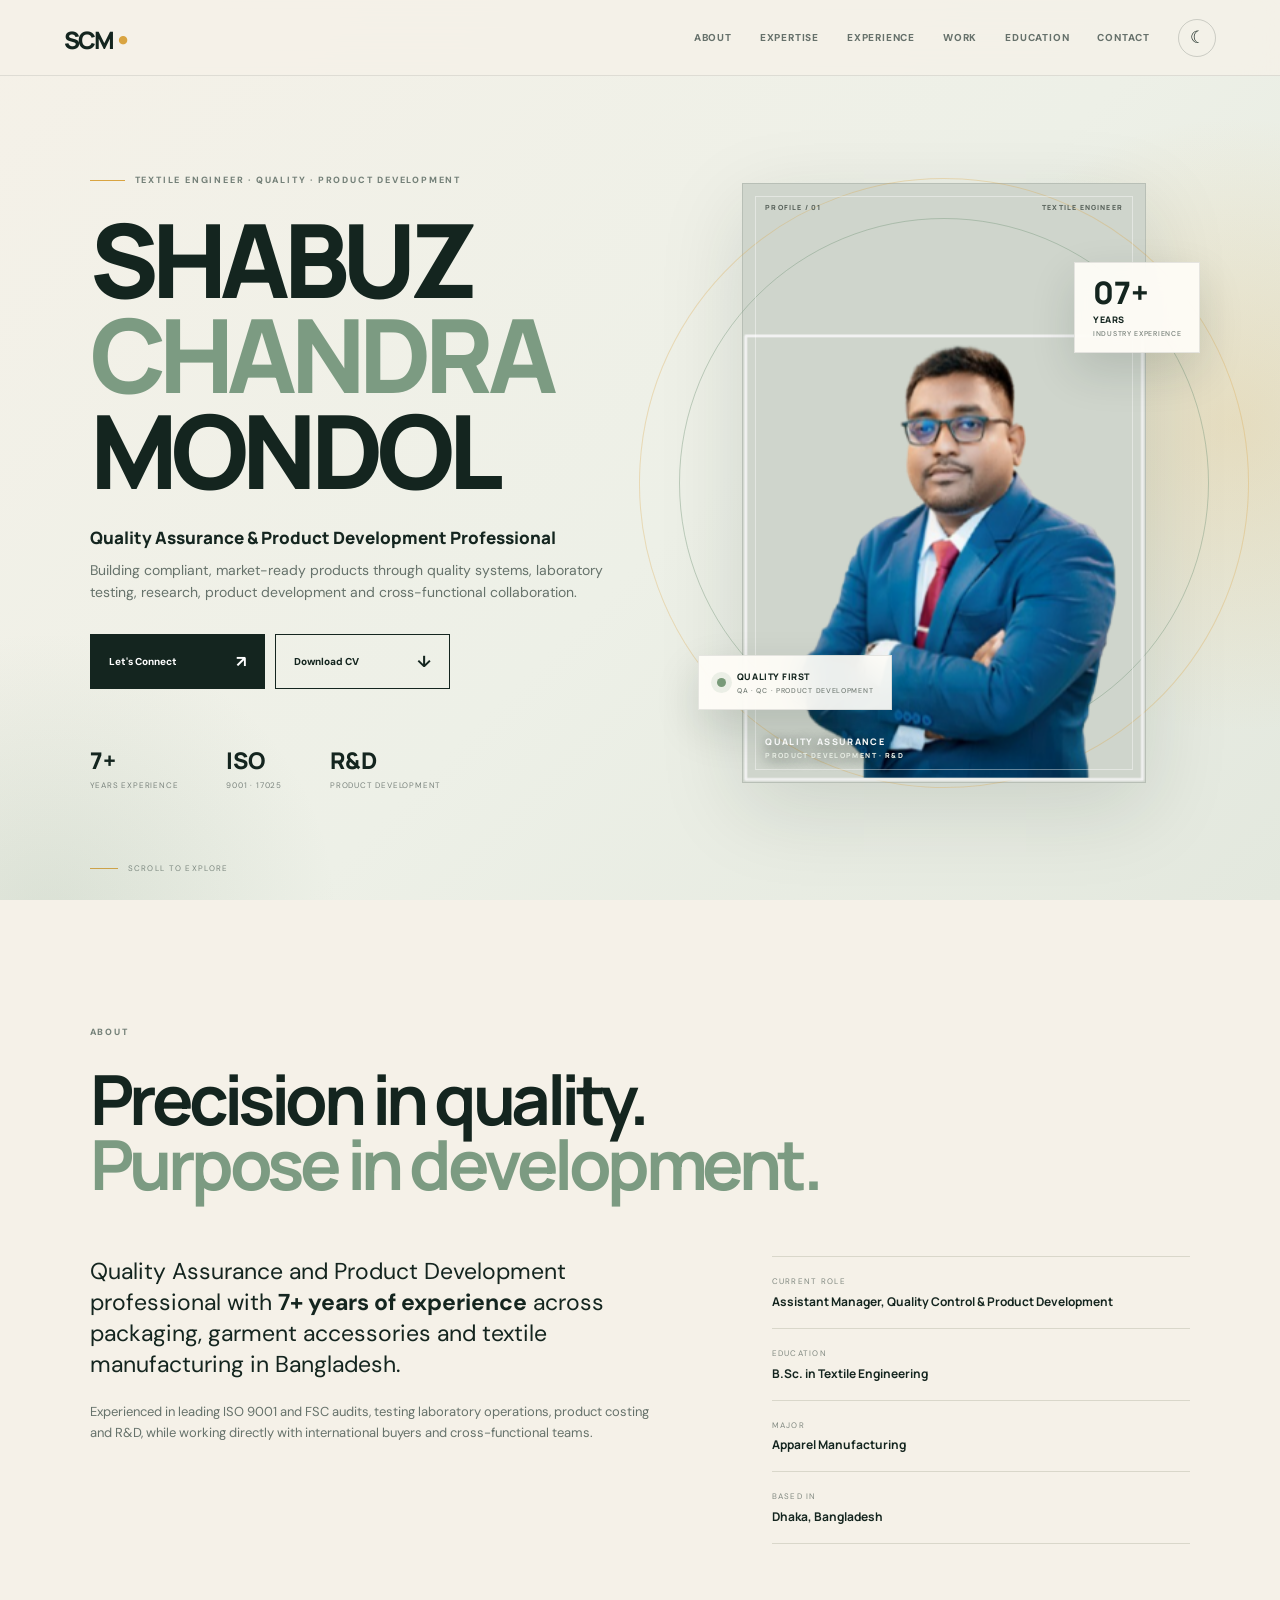
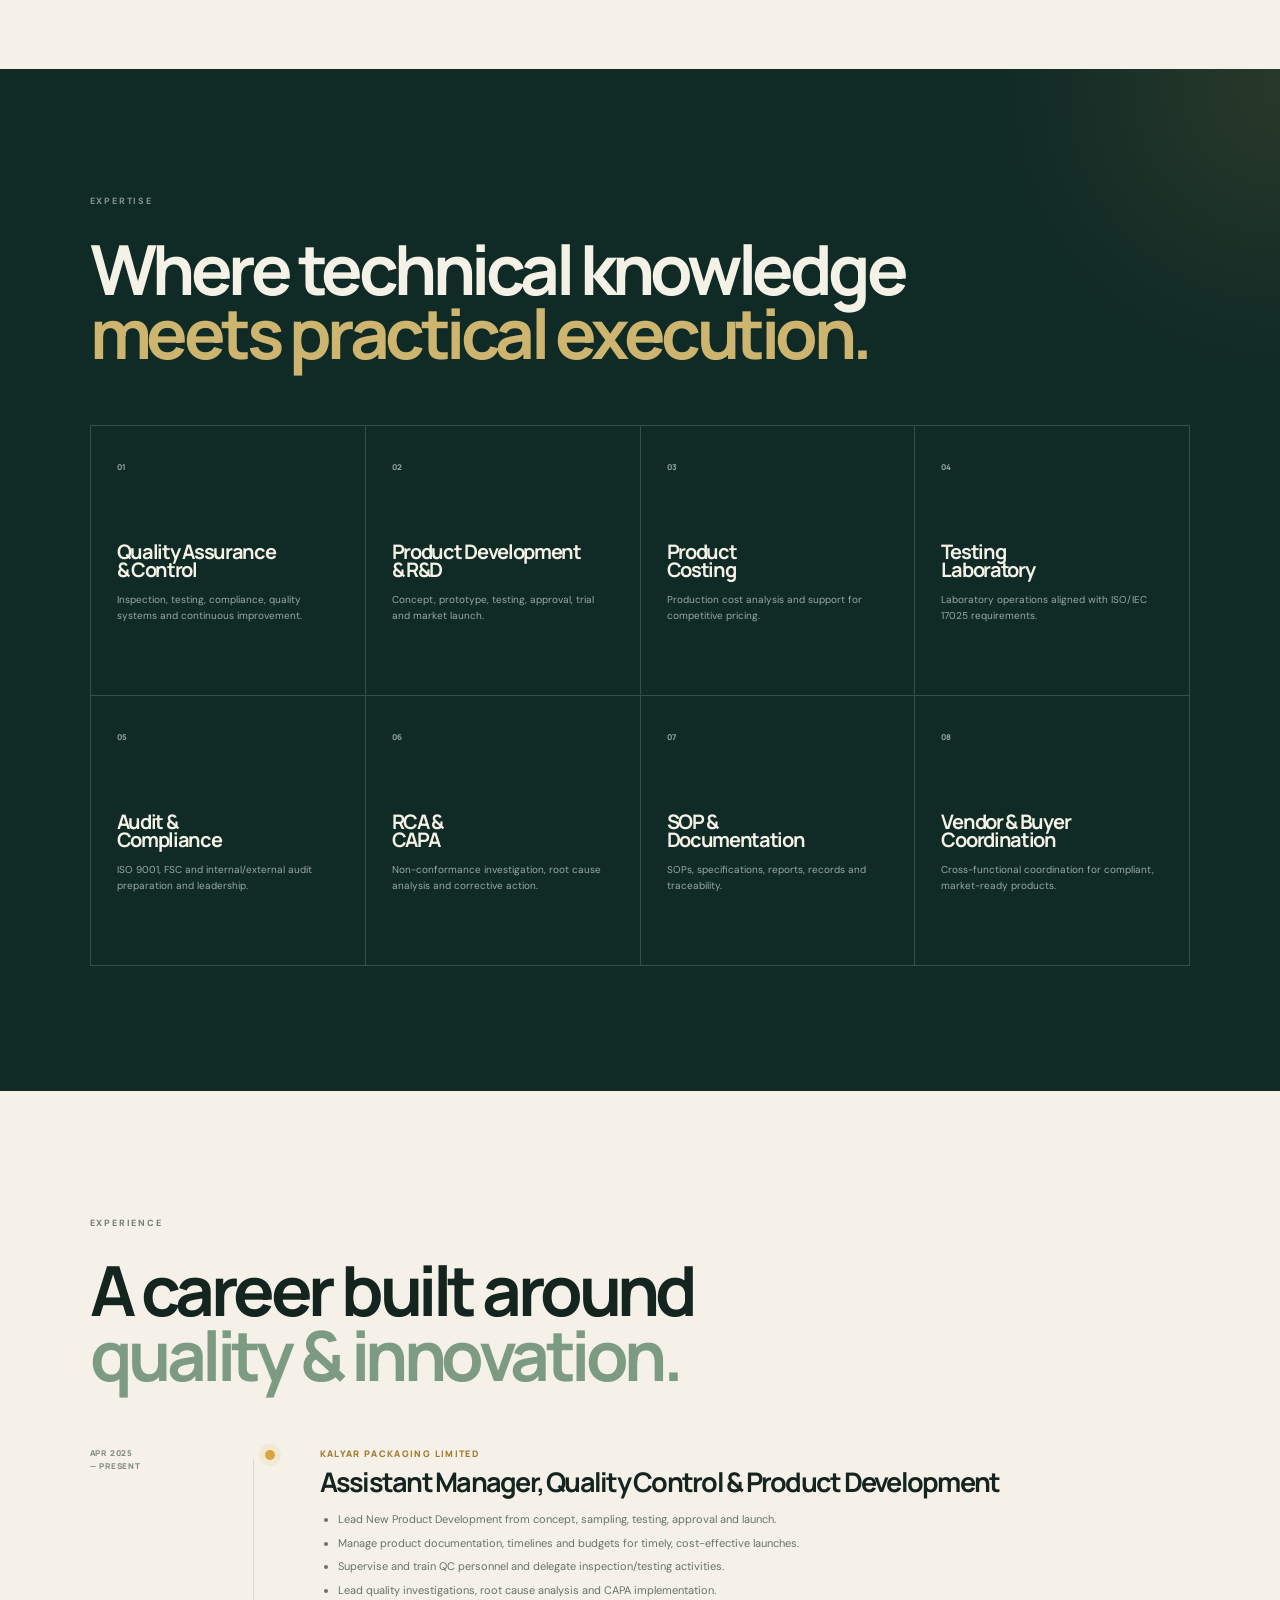
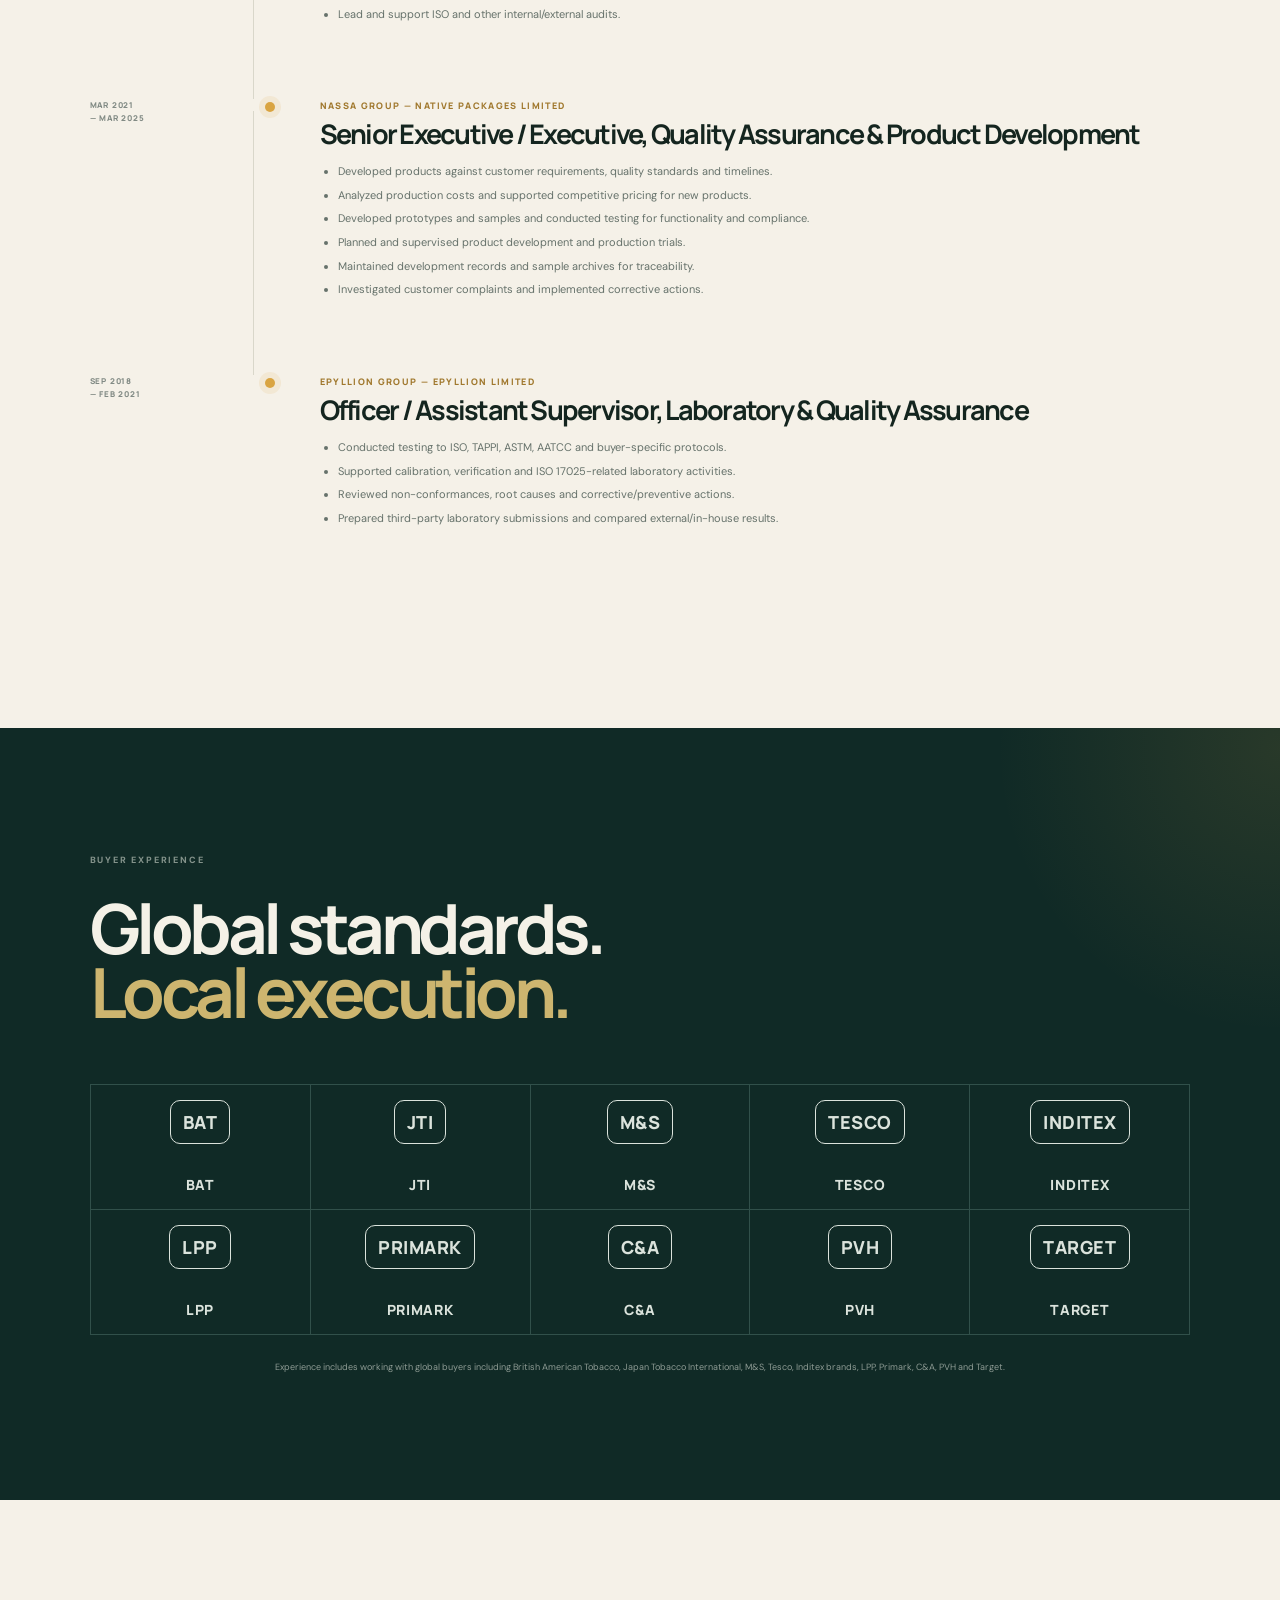
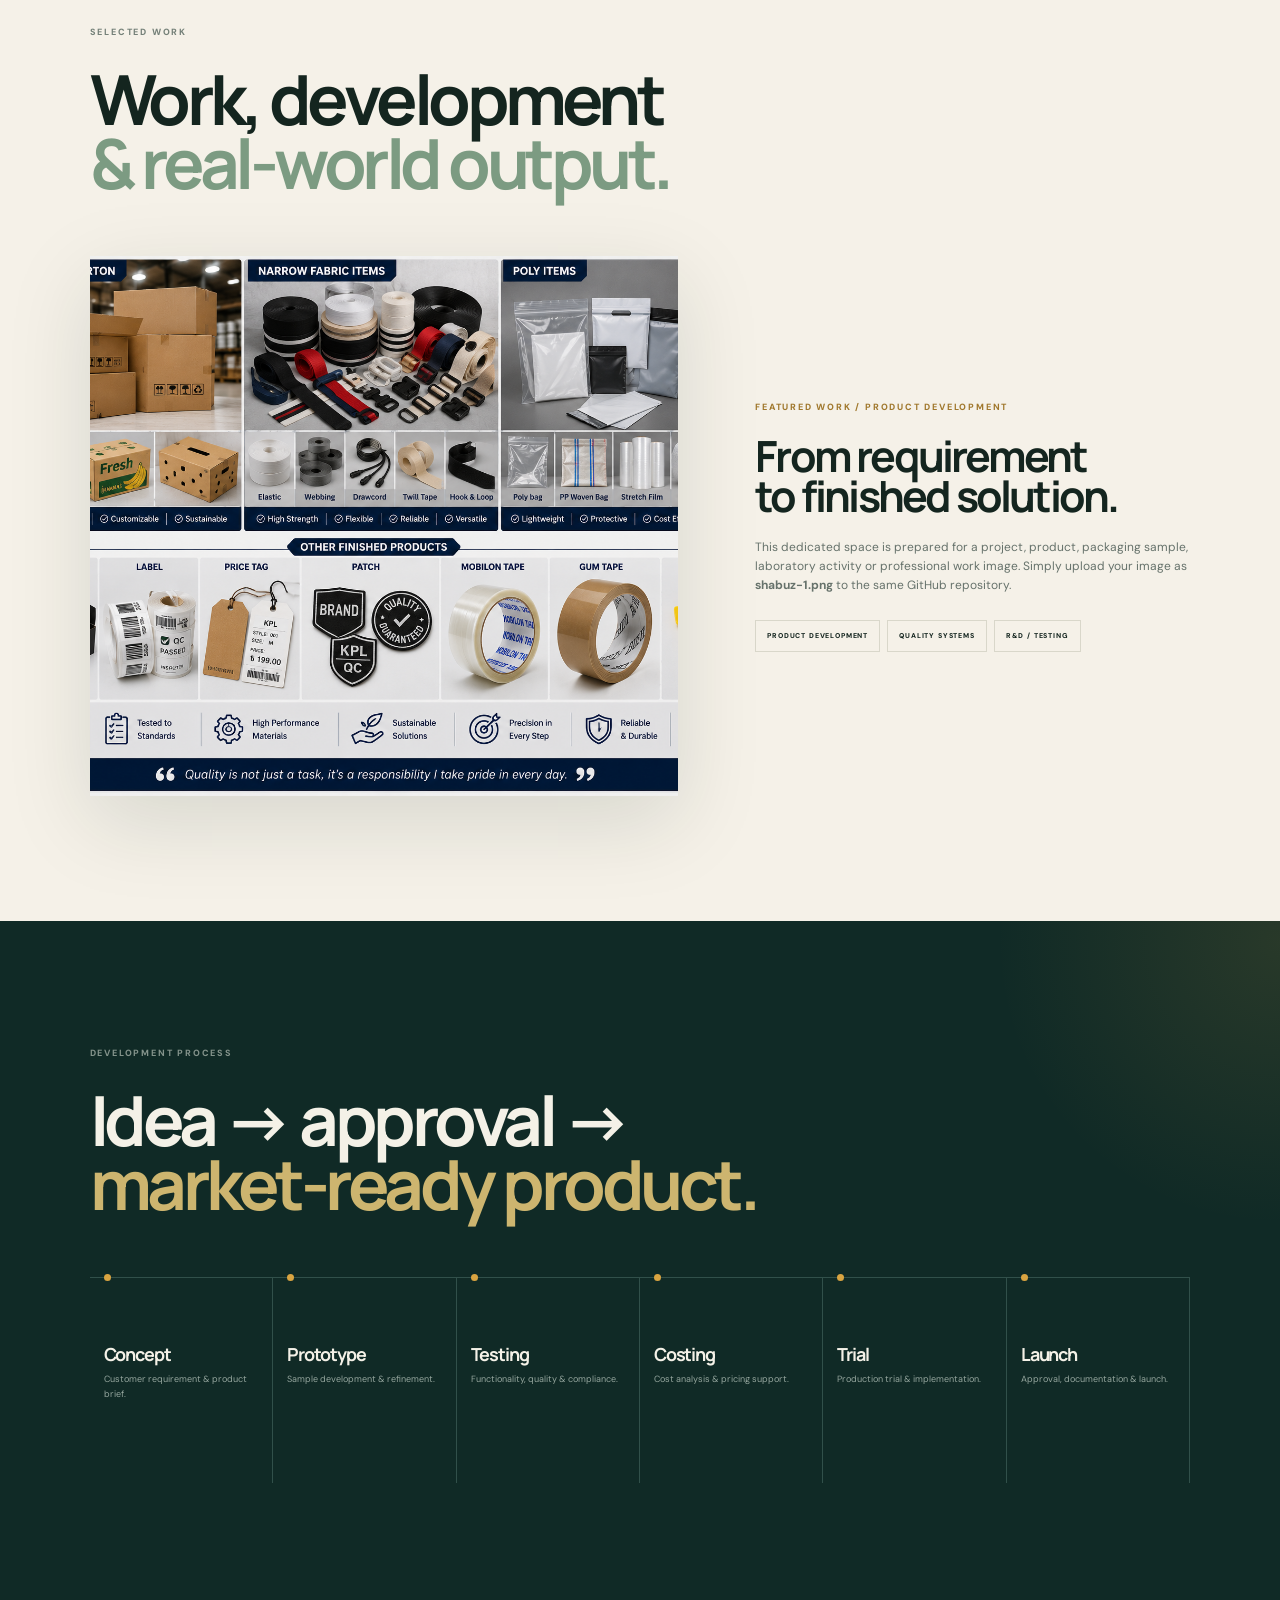
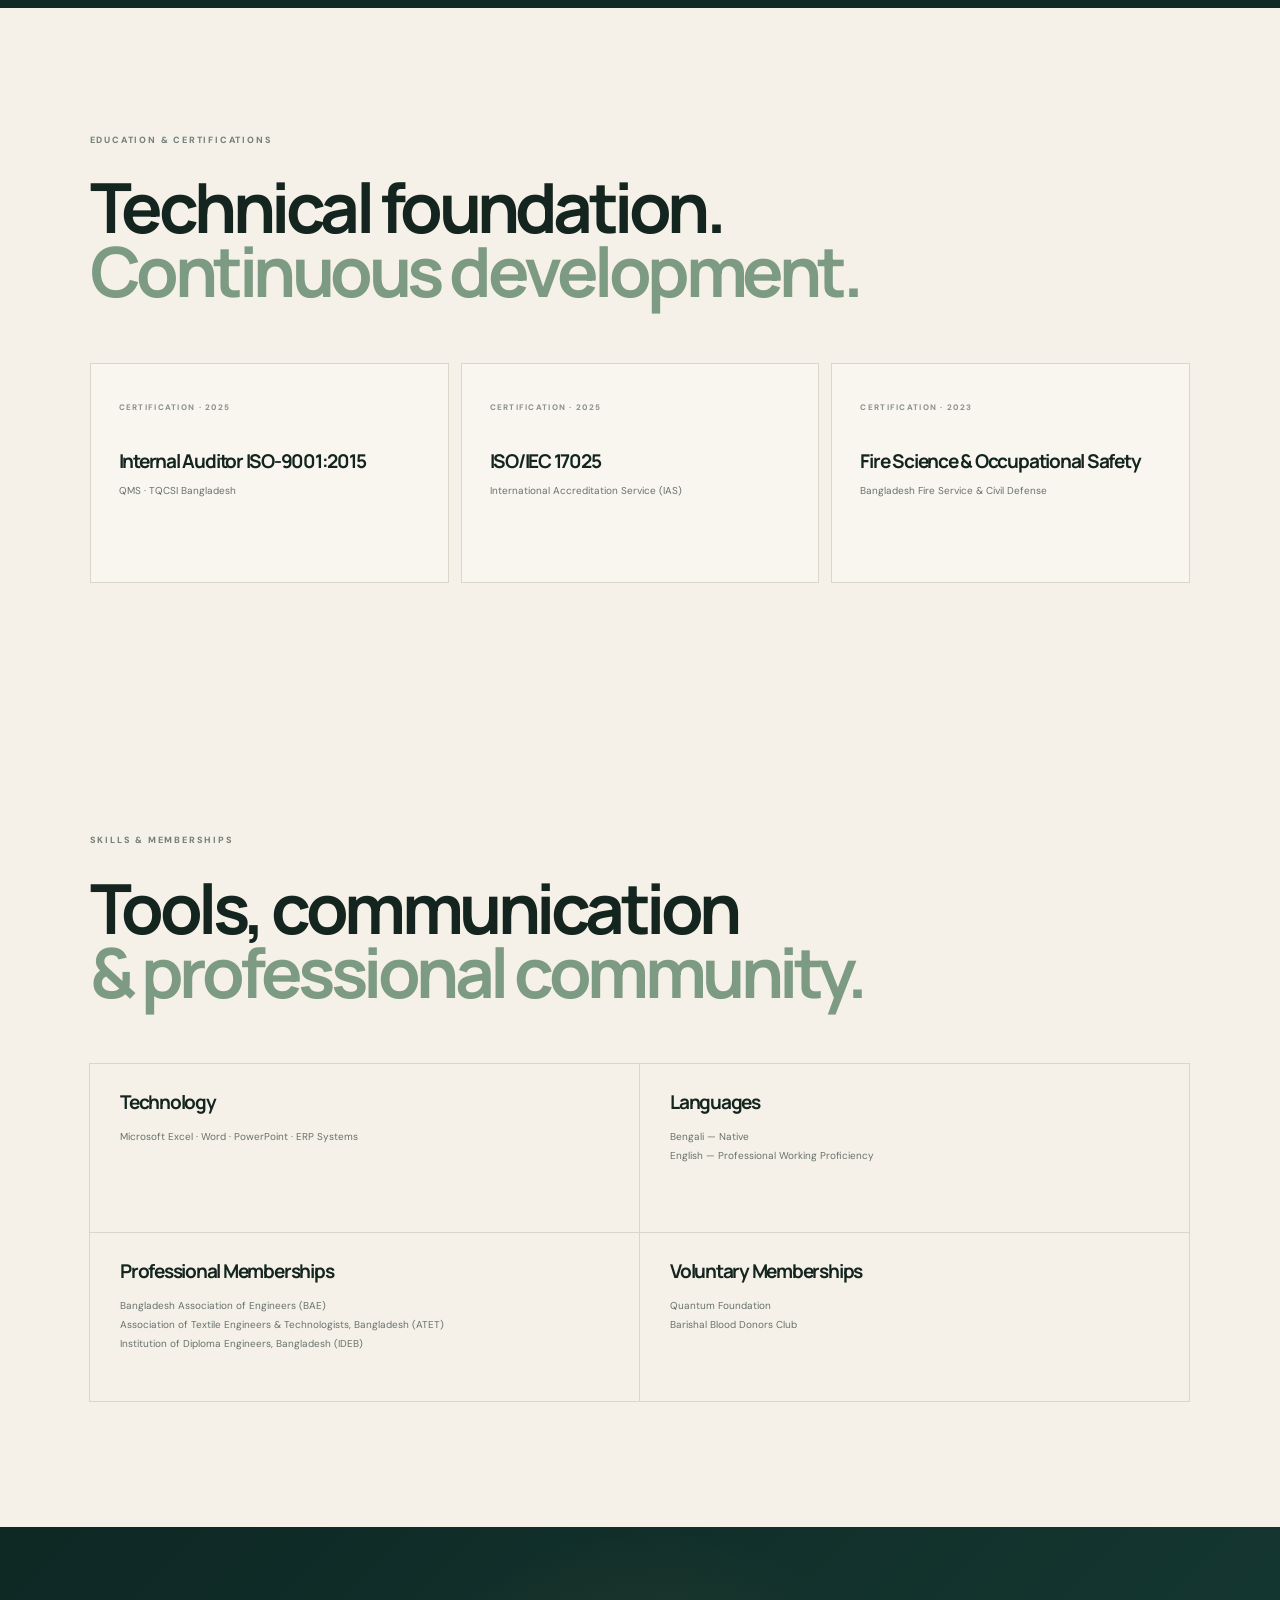
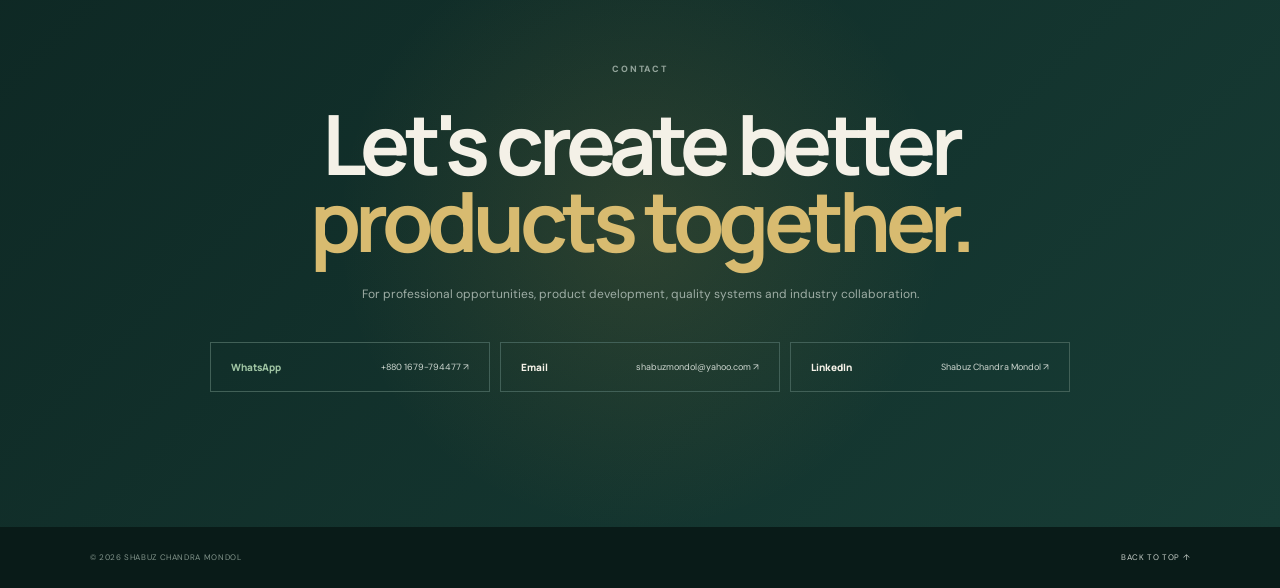
==== commit d531777c: "Add files via upload" ====
--- a/index.html
+++ b/index.html
@@ -119,14 +119,91 @@
   <div class="section-label reveal">BUYER EXPERIENCE</div>
   <div class="split-heading reveal"><h2>Global standards.<br><span>Local execution.</span></h2></div>
   <div class="buyer-wall reveal">
-  <div class="buyer-logo"><div class="company-mark bat"><b>BAT</b><small>British American Tobacco</small></div></div>
-  <div class="buyer-logo"><div class="company-mark jti"><b>JTI</b><small>JAPAN TOBACCO</small></div></div>
-  <div class="buyer-logo"><div class="company-mark ms"><b>M&amp;S</b><small>MARKS &amp; SPENCER</small></div></div>
-  <div class="buyer-logo"><div class="company-mark tesco"><b>TESCO</b><small>Every little helps</small></div></div>
-  <div class="buyer-logo"><div class="company-mark inditex"><b>INDITEX</b><small>GROUP</small></div></div>
-  <div class="buyer-logo"><div class="company-mark lpp"><b>LPP</b><small>FASHION</small></div></div>
-  <div class="buyer-logo"><div class="company-mark primark"><b>PRIMARK</b><small>FASHION</small></div></div>
-  <div class="buyer-logo"><div class="company-mark ca"><b>C&amp;A</b><small>FASHION</small></div></div>
-  <div class="buyer-logo"><div class="company-mark pvh"><b>PVH</b><small>GLOBAL</small></div></div>
-  <div class="buyer-logo"><div class="company-mark target"><b>TARGET</b><small>EXPECT MORE</small></div></div>
+  <div class="buyer-logo"><span class="buyer-mark" aria-label="British American Tobacco">BAT</span><span>BAT</span></div>
+  <div class="buyer-logo"><span class="buyer-mark" aria-label="Japan Tobacco International">JTI</span><span>JTI</span></div>
+  <div class="buyer-logo"><span class="buyer-mark" aria-label="Marks & Spencer">M&S</span><span>M&amp;S</span></div>
+  <div class="buyer-logo"><span class="buyer-mark" aria-label="Tesco">TESCO</span><span>TESCO</span></div>
+  <div class="buyer-logo"><span class="buyer-mark" aria-label="Inditex">INDITEX</span><span>INDITEX</span></div>
+  <div class="buyer-logo"><span class="buyer-mark" aria-label="LPP">LPP</span><span>LPP</span></div>
+  <div class="buyer-logo"><span class="buyer-mark" aria-label="Primark">PRIMARK</span><span>PRIMARK</span></div>
+  <div class="buyer-logo"><span class="buyer-mark" aria-label="C&A">C&A</span><span>C&amp;A</span></div>
+  <div class="buyer-logo"><span class="buyer-mark" aria-label="PVH">PVH</span><span>PVH</span></div>
+  <div class="buyer-logo"><span class="buyer-mark" aria-label="Target">TARGET</span><span>TARGET</span></div>
 </div>
+  <p class="buyer-note reveal">Experience includes working with global buyers including British American Tobacco, Japan Tobacco International, M&amp;S, Tesco, Inditex brands, LPP, Primark, C&amp;A, PVH and Target.</p>
+</section>
+
+<section class="section work-section" id="work">
+  <div class="section-label reveal">SELECTED WORK</div>
+  <div class="split-heading reveal"><h2>Work, development<br><span>&amp; real-world output.</span></h2></div>
+  <div class="featured-work reveal">
+    <div class="work-image">
+      <img src="shabuz-1.png" alt="Shabuz Chandra Mondol — selected work" onerror="this.style.display='none';this.parentElement.classList.add('empty-image')">
+      <div class="image-placeholder"><span>SHABUZ-1</span><small>PLACE YOUR PNG HERE</small></div>
+      
+    </div>
+    <div class="work-copy">
+      <div class="work-tag">FEATURED WORK / PRODUCT DEVELOPMENT</div>
+      <h3>From requirement<br>to finished solution.</h3>
+      <p>This dedicated space is prepared for a project, product, packaging sample, laboratory activity or professional work image. Simply upload your image as <b>shabuz-1.png</b> to the same GitHub repository.</p>
+      <div class="work-points"><span>PRODUCT DEVELOPMENT</span><span>QUALITY SYSTEMS</span><span>R&amp;D / TESTING</span></div>
+    </div>
+  </div>
+</section>
+
+<section class="section dark-section" id="development">
+  <div class="section-label reveal">DEVELOPMENT PROCESS</div>
+  <div class="split-heading reveal"><h2>Idea → approval →<br><span>market-ready product.</span></h2></div>
+  <div class="process-grid">
+    <div class="process-card reveal"><h3>Concept</h3><p>Customer requirement &amp; product brief.</p></div>
+    <div class="process-card reveal"><h3>Prototype</h3><p>Sample development &amp; refinement.</p></div>
+    <div class="process-card reveal"><h3>Testing</h3><p>Functionality, quality &amp; compliance.</p></div>
+    <div class="process-card reveal"><h3>Costing</h3><p>Cost analysis &amp; pricing support.</p></div>
+    <div class="process-card reveal"><h3>Trial</h3><p>Production trial &amp; implementation.</p></div>
+    <div class="process-card reveal"><h3>Launch</h3><p>Approval, documentation &amp; launch.</p></div>
+  </div>
+</section>
+
+<section class="section light-section" id="education">
+  <div class="section-label reveal">EDUCATION &amp; CERTIFICATIONS</div>
+  <div class="split-heading reveal"><h2>Technical foundation.<br><span>Continuous development.</span></h2></div>
+  <div class="education-grid">
+    <article class="edu-card reveal"><small>CERTIFICATION · 2025</small><h3>Internal Auditor ISO-9001:2015</h3><p>QMS · TQCSI Bangladesh</p></article>
+    <article class="edu-card reveal"><small>CERTIFICATION · 2025</small><h3>ISO/IEC 17025</h3><p>International Accreditation Service (IAS)</p></article>
+    <article class="edu-card reveal"><small>CERTIFICATION · 2023</small><h3>Fire Science &amp; Occupational Safety</h3><p>Bangladesh Fire Service &amp; Civil Defense</p></article>
+    </div>
+</section>
+
+<section class="section skills-section">
+  <div class="section-label reveal">SKILLS &amp; MEMBERSHIPS</div>
+  <div class="split-heading reveal"><h2>Tools, communication<br><span>&amp; professional community.</span></h2></div>
+  <div class="skills-grid">
+    <div class="skill-card reveal"><h3>Technology</h3><p>Microsoft Excel · Word · PowerPoint · ERP Systems</p></div>
+    <div class="skill-card reveal"><h3>Languages</h3><p>Bengali — Native<br>English — Professional Working Proficiency</p></div>
+    <div class="skill-card reveal"><h3>Professional Memberships</h3><p>Bangladesh Association of Engineers (BAE)<br>Association of Textile Engineers &amp; Technologists, Bangladesh (ATET)<br>Institution of Diploma Engineers, Bangladesh (IDEB)</p></div>
+    <div class="skill-card reveal"><h3>Voluntary Memberships</h3><p>Quantum Foundation<br>Barishal Blood Donors Club</p></div>
+  </div>
+</section>
+
+<section class="contact-section" id="contact">
+  <div class="contact-inner reveal">
+    <div class="section-label">CONTACT</div>
+    <h2>Let's create better<br><span>products together.</span></h2>
+    <p>For professional opportunities, product development, quality systems and industry collaboration.</p>
+    <div class="contact-actions">
+      <a class="whatsapp" href="https://wa.me/8801679794477" target="_blank" rel="noopener"><strong>WhatsApp</strong><span>+880 1679-794477 ↗</span></a>
+      <a href="mailto:shabuzmondol@yahoo.com"><strong>Email</strong><span>shabuzmondol@yahoo.com ↗</span></a>
+      <a class="linkedin" href="https://www.linkedin.com/in/shabuzchandramondol" target="_blank" rel="noopener"><strong>LinkedIn</strong><span>Shabuz Chandra Mondol ↗</span></a>
+    </div>
+  </div>
+</section>
+</main>
+
+<footer class="footer">
+  <span>© <span id="year"></span> SHABUZ CHANDRA MONDOL</span>
+  <a href="#home">BACK TO TOP ↑</a>
+</footer>
+<button class="back-top" id="backTop" aria-label="Back to top">↑</button>
+<script src="script.js"></script>
+</body>
+</html>
--- a/style.css
+++ b/style.css
@@ -25,20 +25,10 @@
 .education-grid{display:grid;grid-template-columns:repeat(3,1fr);gap:12px;max-width:1300px}.edu-card{border:1px solid var(--line);padding:28px;min-height:220px;transition:.3s;background:rgba(255,253,248,.4)}.edu-card:hover{transform:translateY(-4px);background:var(--paper);box-shadow:0 15px 40px rgba(15,35,29,.07)}.edu-card small{font-size:8px;letter-spacing:.16em;color:#8a928c;font-weight:800}.edu-card h3{font-size:19px;margin:35px 0 12px}.edu-card p{font-size:10px;color:var(--muted)}.edu-card b,.edu-card em{display:block;font:800 9px Manrope;margin-top:16px}.edu-card em{font-style:normal;color:#858e87;margin-top:4px}
 .skills-grid{max-width:1100px;margin:auto;display:grid;grid-template-columns:1fr 1fr}.skill-card{padding:30px;border:1px solid var(--line);margin:-1px 0 0 -1px;min-height:170px}.skill-card h3{font-size:19px;margin-bottom:15px}.skill-card p{font-size:10px;color:var(--muted);line-height:1.9}
 .contact-section{background:linear-gradient(135deg,#0e2824,#173c35);color:#f4f1e7;padding:135px 7vw;text-align:center;position:relative;overflow:hidden}.contact-section:before{content:"";position:absolute;width:650px;height:650px;left:50%;top:50%;transform:translate(-50%,-50%);background:radial-gradient(circle,rgba(217,164,65,.13),transparent 66%)}.contact-inner{max-width:950px;margin:auto;position:relative;z-index:2}.contact-section .section-label{color:#92a39a}.contact-section h2{font-size:clamp(3.5rem,6.5vw,7.5rem)}.contact-section h2 span{color:#d8bb70}.contact-inner>p{max-width:580px;margin:25px auto;color:#9eada5;font-size:12px}.contact-actions{display:flex;justify-content:center;gap:10px;flex-wrap:wrap;margin-top:38px}.contact-actions a{min-width:280px;padding:17px 20px;border:1px solid #416057;text-align:left;display:flex;justify-content:space-between;align-items:center;transition:.3s}.contact-actions a:hover{background:#1b463e;border-color:#71877c;transform:translateY(-3px)}.contact-actions strong{font:800 10px Manrope}.contact-actions span{font-size:9px;color:#cfd8d1}.contact-actions .whatsapp strong{color:#9fc4a3}
-.footer{padding:24px 7vw;background:#091b18;color:#82948b;display:flex;justify-content:space-between;font-size:8px;letter-spacing:.08em}.footer a{color:#c8d0ca}.back-top{position:fixed;right:24px;bottom:24px;width:45px;height:45px;border-radius:50%;border:1px solid #7d8b83;background:var(--dark);color:#fff;cursor:pointer;z-index:800;opacity:0;visibility:hidden;transform:translateY(12px);transition:.3s;box-shadow:0 10px 25px rgba(0,0,0,.15)}.back-top.show{opacity:1;visibility:visible;transform:none}.reveal{opacity:0;transform:translateY(25px);transition:opacity .7s ease,transform .7s ease}.reveal.visible{opacity:1;transform:none}
+.footer{padding:24px 7vw;background:#091b18;color:#82948b;display:flex;justify-content:space-between;font-size:8px;letter-spacing:.08em}.footer a{color:#c8d0ca}.back-top{position:fixed;right:24px;bottom:24px;width:45px;height:45px;border-radius:50%;border:1px solid #7d8b83;background:var(--dark);color:#fff;cursor:pointer;z-index:800;opacity:0;visibility:hidden;transform:translateY(12px);transition:.3s;box-shadow:0 10px 25px rgba(0,0,0,.15)}.back-top.show{opacity:1;visibility:visible;transform:none}.reveal{opacity:1;transform:none;transition:opacity .7s ease,transform .7s ease}.reveal.visible{opacity:1;transform:none}
 body.night{--bg:#081513;--paper:#10211e;--ink:#f3f1e8;--muted:#aab6af;--line:#31433d;--dark:#04100e;--dark2:#071613;--darkText:#f5f2e8;--accent:#e4b95e;--accent2:#90ae96;--shadow:0 25px 80px rgba(0,0,0,.3)}
 body.night .site-header{background:rgba(8,21,19,.82);border-color:rgba(255,255,255,.08)}body.night .nav a{color:#aebbb4}body.night .hero{background:linear-gradient(135deg,#0b1917,#122621)}body.night .hero-intro,body.night .about-statement>p:last-child,body.night .career-body ul,body.night .work-copy>p{color:#aab6af}body.night .photo-frame{background:#263c36}body.night .badge{background:rgba(15,30,27,.9);border-color:#3c514a}body.night .button-outline{border-color:#dfe5de}body.night .button-dark{background:#f1eee3;color:#0b1714;border-color:#f1eee3}body.night .work-image{background:#1a2d29}body.night .image-placeholder{background:linear-gradient(135deg,#1b312c,#12241f);border-color:#40534c;color:#91a29a}body.night .edu-card{background:#0d1c19}body.night .edu-card:hover{background:#122823}body.night .skill-card{background:#0b1b18}body.night .theme-btn{color:#fff;border-color:#53635c}body.night .footer{background:#020a08}
 @media(max-width:1050px){.hero-grid{grid-template-columns:1fr}.hero-photo-wrap{min-height:590px}.expertise-grid{grid-template-columns:repeat(2,1fr)}.process-grid{grid-template-columns:repeat(3,1fr)}.featured-work{grid-template-columns:1fr}.work-image{height:500px}.education-grid{grid-template-columns:repeat(2,1fr)}}
 @media(max-width:760px){.site-header{height:68px;padding:0 5vw}.nav{display:none;position:absolute;top:68px;left:0;right:0;background:var(--paper);padding:20px 6vw;flex-direction:column;gap:17px;border-bottom:1px solid var(--line)}.nav.open{display:flex}.menu-btn{display:block;margin-left:9px}.theme-btn{margin-left:auto}.hero{padding:105px 6vw 70px}.hero-grid{gap:35px}.hero h1{font-size:clamp(3.6rem,16vw,6rem)}.hero-title{font-size:14px}.hero-intro{font-size:12px}.hero-buttons{flex-direction:column}.button{width:100%}.hero-metrics{gap:22px;margin-top:40px}.hero-metrics strong{font-size:19px}.hero-photo-wrap{min-height:480px}.photo-frame{height:455px;width:82%}.orbit-one{width:410px;height:410px}.orbit-two{width:460px;height:460px}.badge-quality{left:-5px}.badge-years{right:-5px}.section{padding:90px 6vw}.split-heading{margin-bottom:42px}.split-heading h2{font-size:clamp(2.8rem,12vw,4.5rem)}.about-layout{grid-template-columns:1fr;gap:45px}.about-statement .big-copy{font-size:19px}.expertise-grid{grid-template-columns:1fr}.expertise-card{min-height:220px}.career-row{grid-template-columns:25px 1fr;gap:18px;padding-bottom:50px}.career-row:not(:last-child):after{left:4px}.career-year{grid-column:2;grid-row:1}.career-marker{grid-column:1;grid-row:2;position:absolute;left:0;top:38px}.career-body{grid-column:2}.career-body h3{font-size:21px}.buyer-wall{grid-template-columns:repeat(2,1fr)}.buyer-wall div{height:95px}.process-grid{grid-template-columns:repeat(2,1fr)}.education-grid{grid-template-columns:1fr}.skills-grid{grid-template-columns:1fr}.contact-actions{flex-direction:column}.contact-actions a{min-width:0;width:100%}.footer{padding:20px 6vw;gap:10px;flex-direction:column}.back-top{right:17px;bottom:17px}}
 
-/* === Buyer logos: self-contained, reliable logo-style vector marks === */
-.buyer-logo{height:125px;display:grid;place-items:center;border-right:1px solid #31504a;border-bottom:1px solid #31504a;padding:16px;transition:.3s}
-.company-mark{width:145px;height:68px;display:flex;flex-direction:column;align-items:center;justify-content:center;border:1px solid #64756e;background:rgba(255,255,255,.035);border-radius:5px;line-height:1;text-align:center;transition:.3s}
-.company-mark b{font:800 20px Manrope,sans-serif;letter-spacing:-.04em;color:#f4f1e7}
-.company-mark small{font:700 6px Manrope,sans-serif;letter-spacing:.12em;color:#aebbb4;margin-top:7px}
-.company-mark.bat b{letter-spacing:.02em}.company-mark.jti b{letter-spacing:.06em}.company-mark.ms b{font-size:24px}.company-mark.tesco b{font-size:18px;letter-spacing:.08em}.company-mark.inditex b{font-size:13px;letter-spacing:.08em}.company-mark.lpp b{font-size:26px}.company-mark.primark b{font-size:14px}.company-mark.ca b{font-size:25px}.company-mark.pvh b{font-size:20px}.company-mark.target b{font-size:14px;letter-spacing:.08em}
-.buyer-logo:hover .company-mark{border-color:#d9a441;background:rgba(217,164,65,.08);transform:translateY(-3px)}
-.buyer-logo:hover .company-mark b{color:#e1bd69}.buyer-logo:hover .company-mark small{color:#d0d9d3}
-body.night .company-mark{background:rgba(255,255,255,.045);border-color:#53655d}
-body.night .company-mark b{color:#f5f2e8}.buyer-logo span{display:none}
-@media(max-width:760px){.buyer-logo{height:110px}.company-mark{width:125px;height:60px}.company-mark b{font-size:17px}}
+.buyer-mark{display:inline-flex;align-items:center;justify-content:center;min-height:44px;padding:8px 12px;border:1px solid currentColor;border-radius:10px;font-family:Manrope,sans-serif;font-weight:800;letter-spacing:.03em;font-size:18px;line-height:1;}
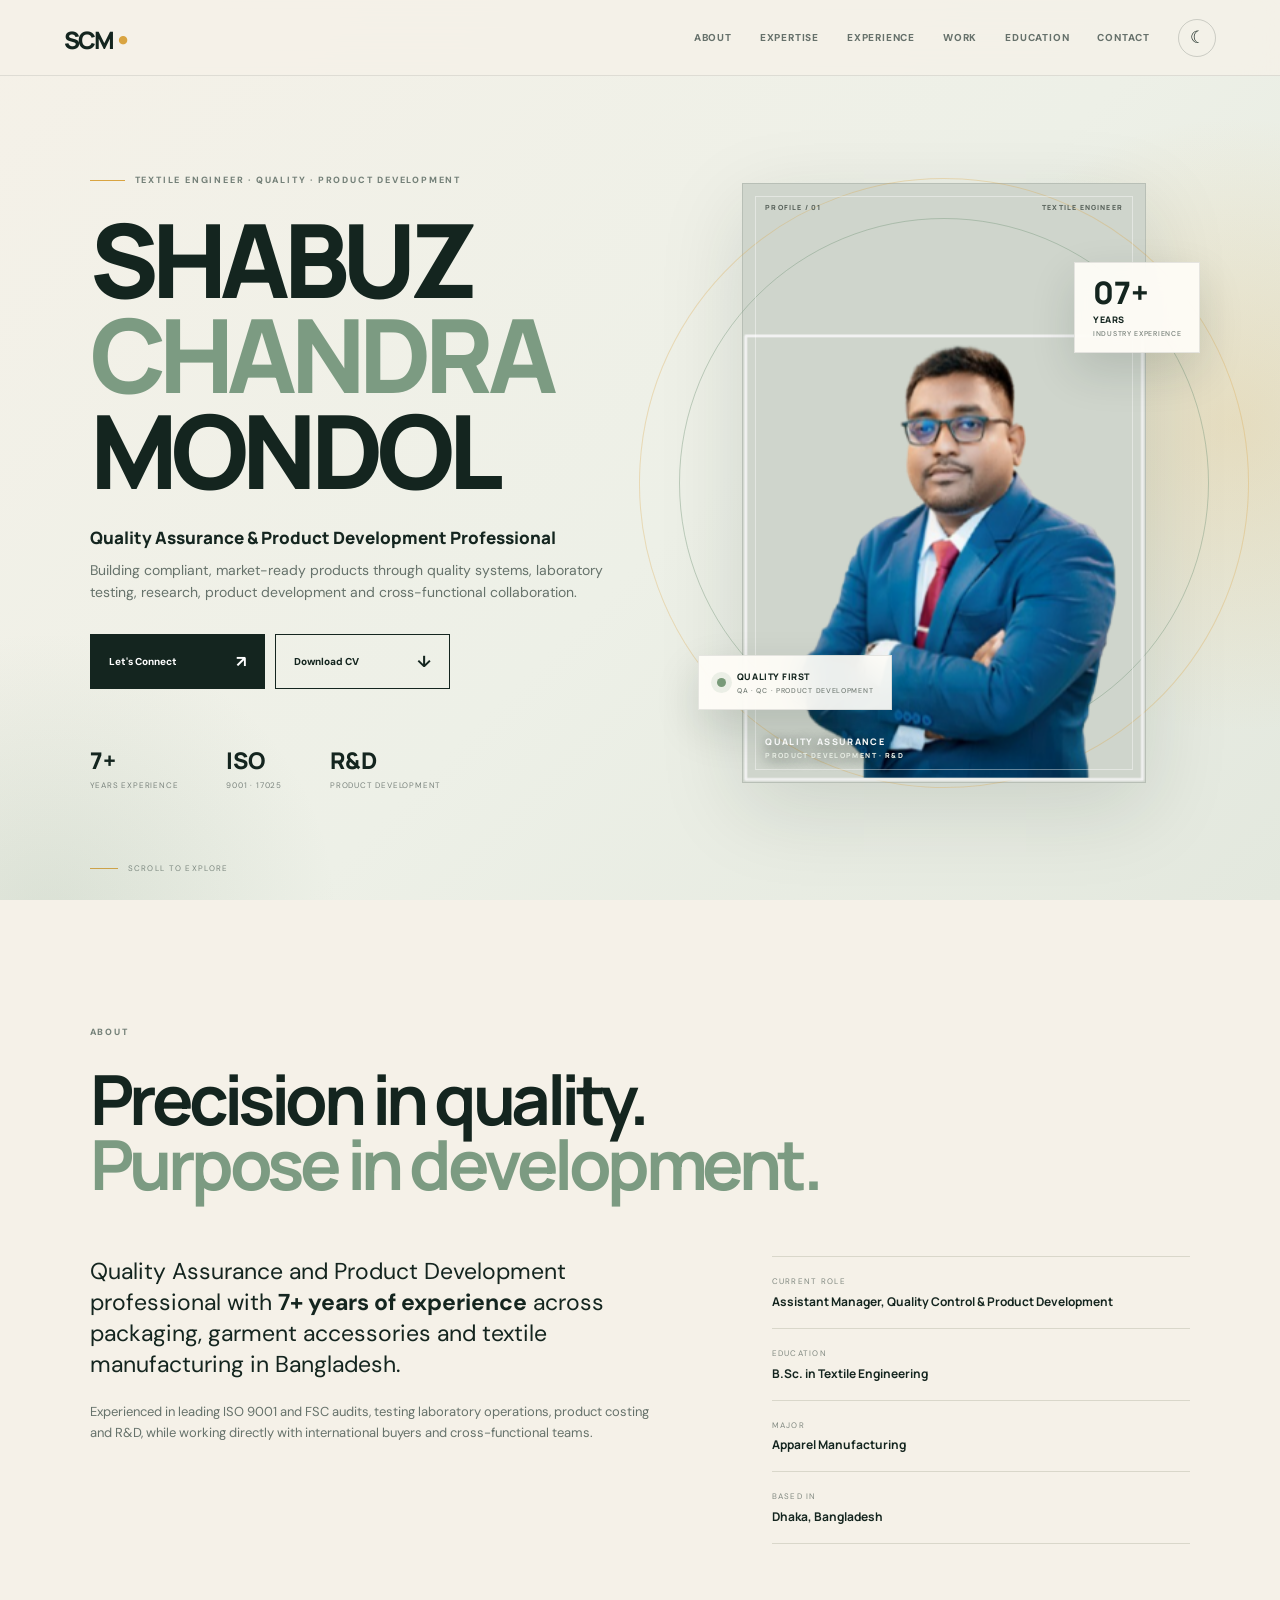
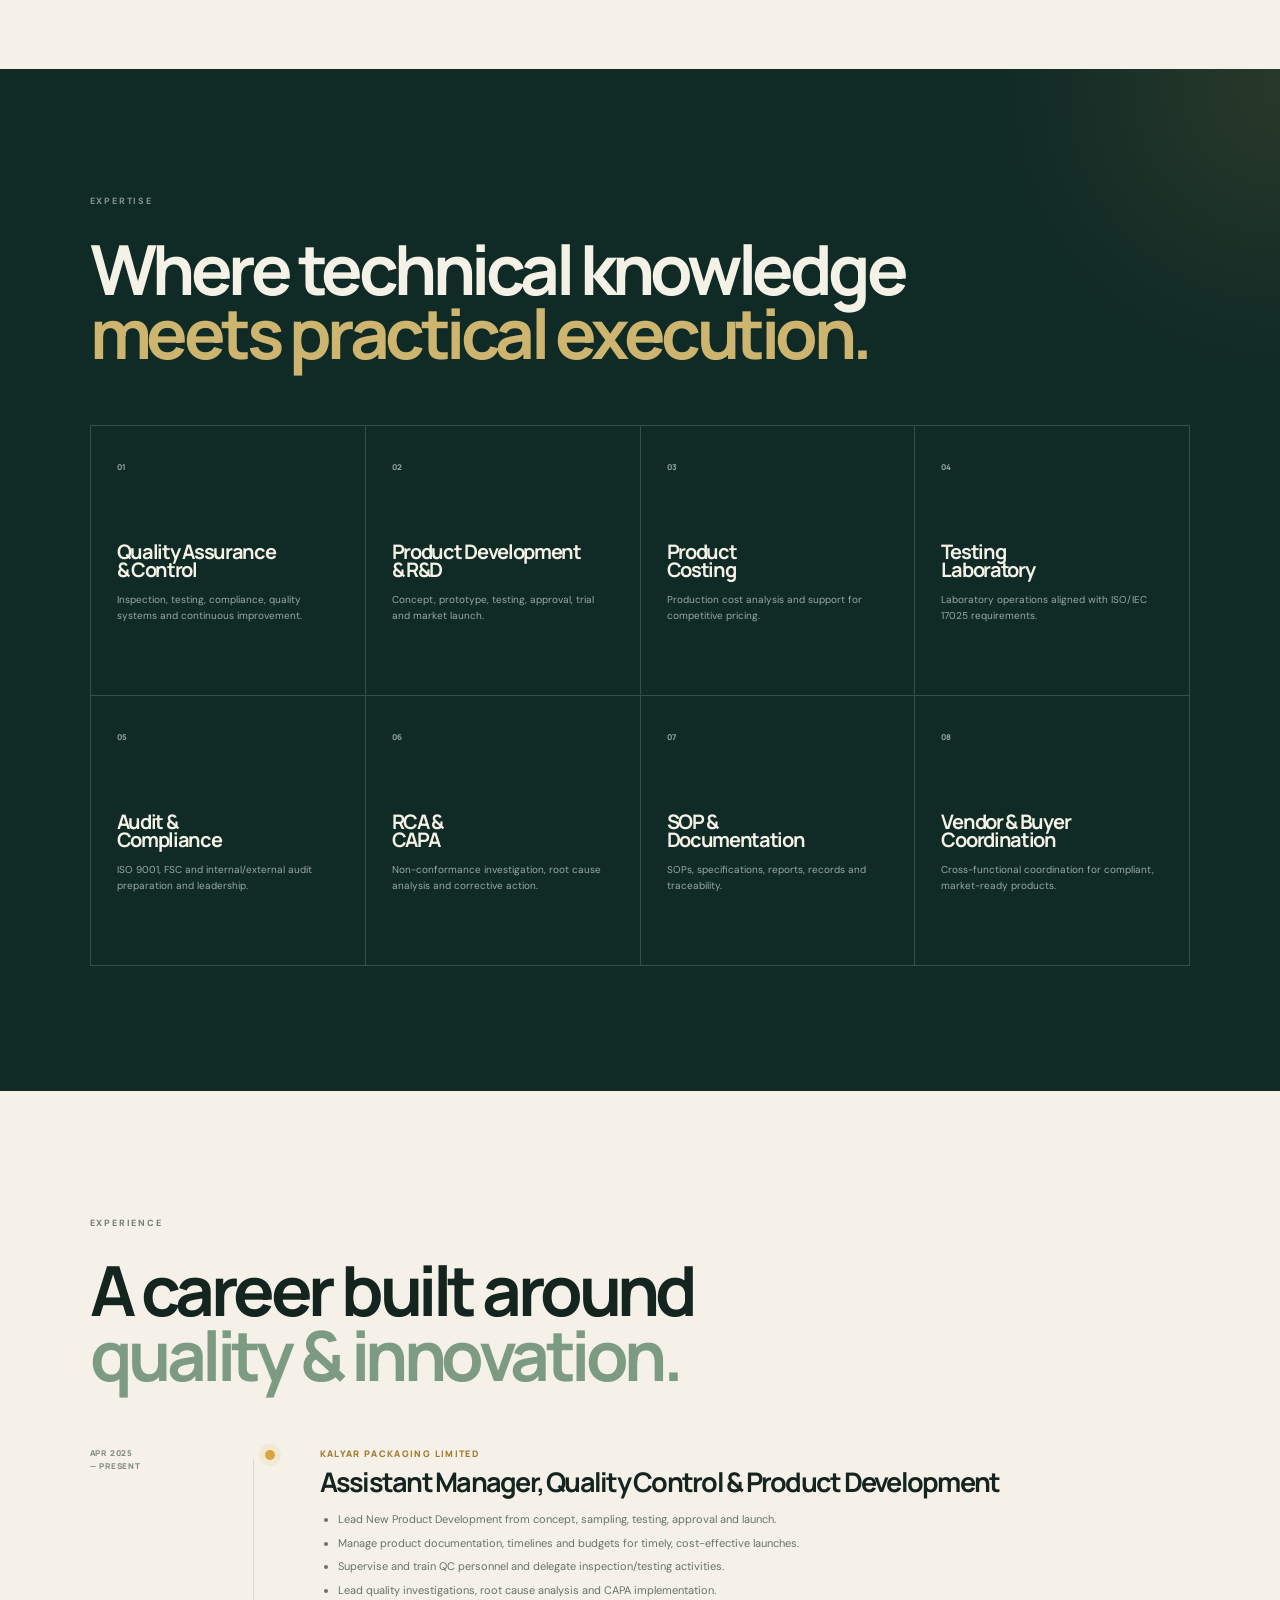
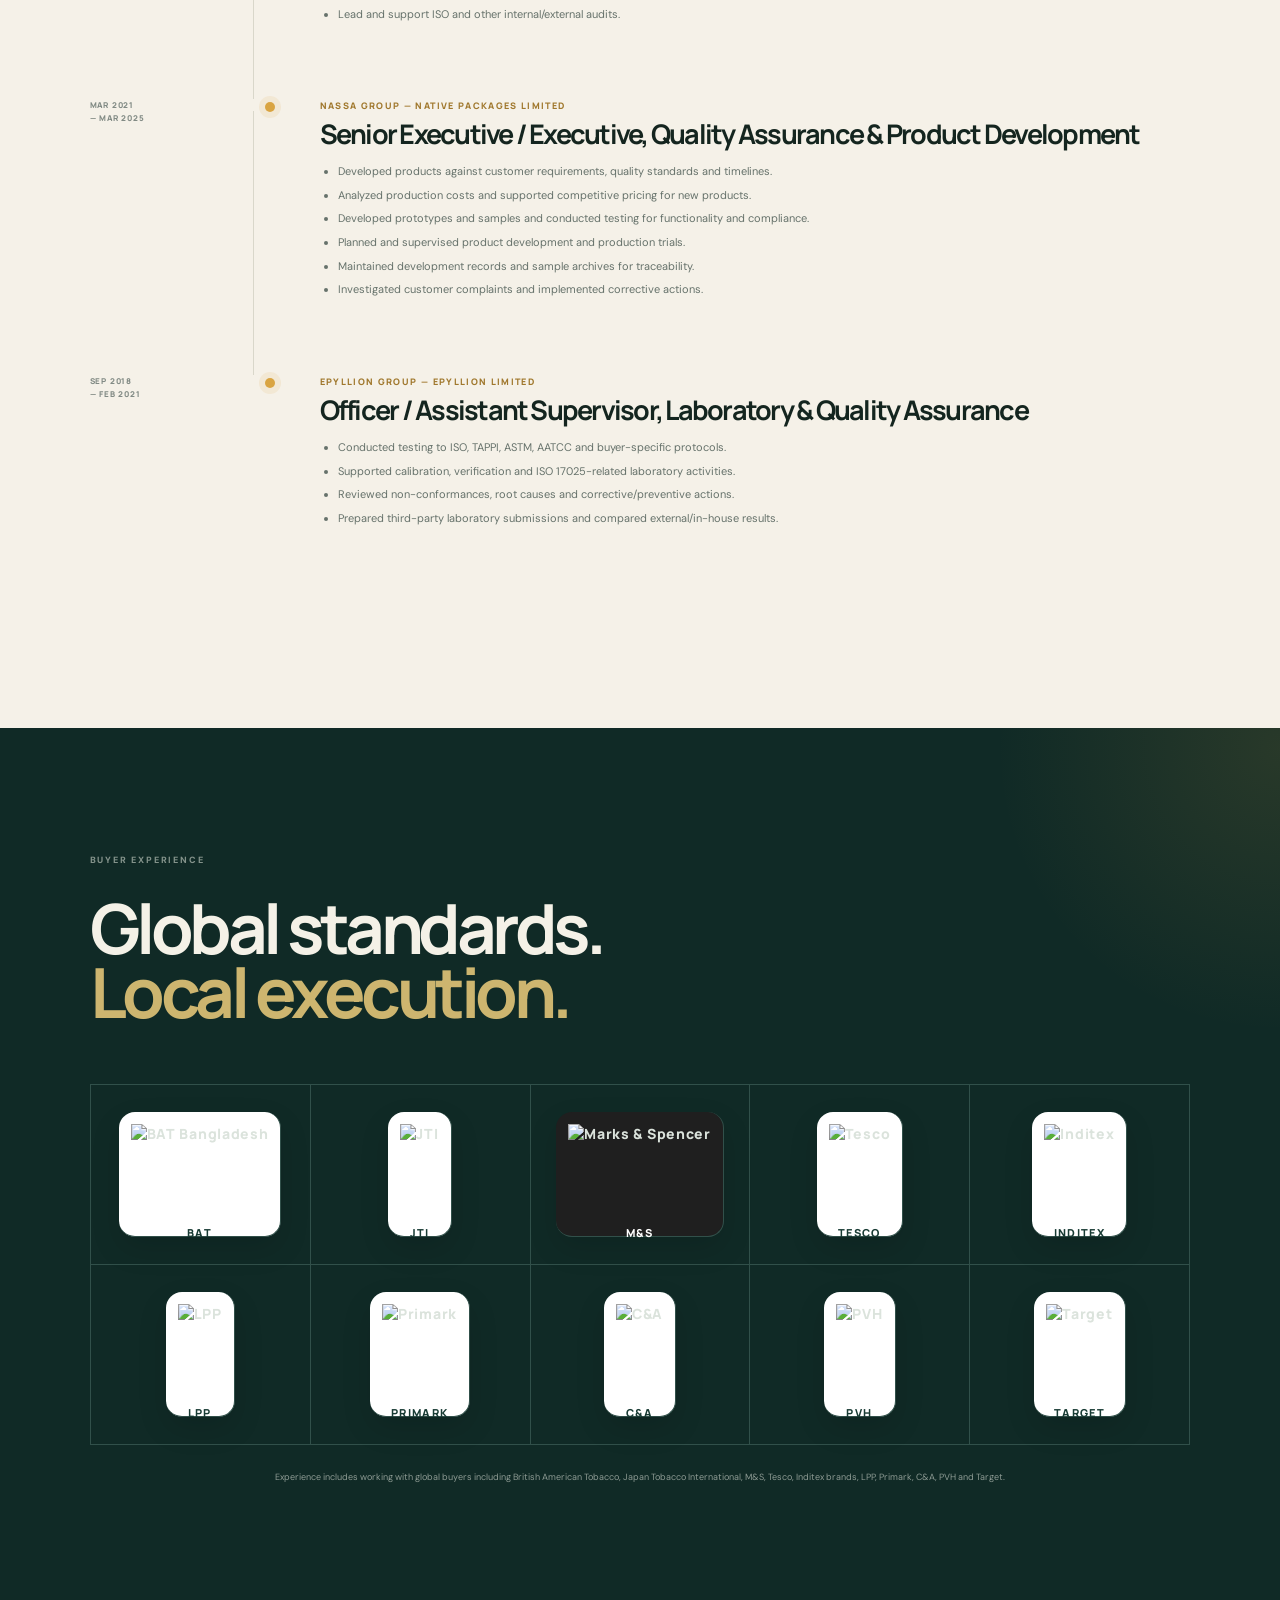
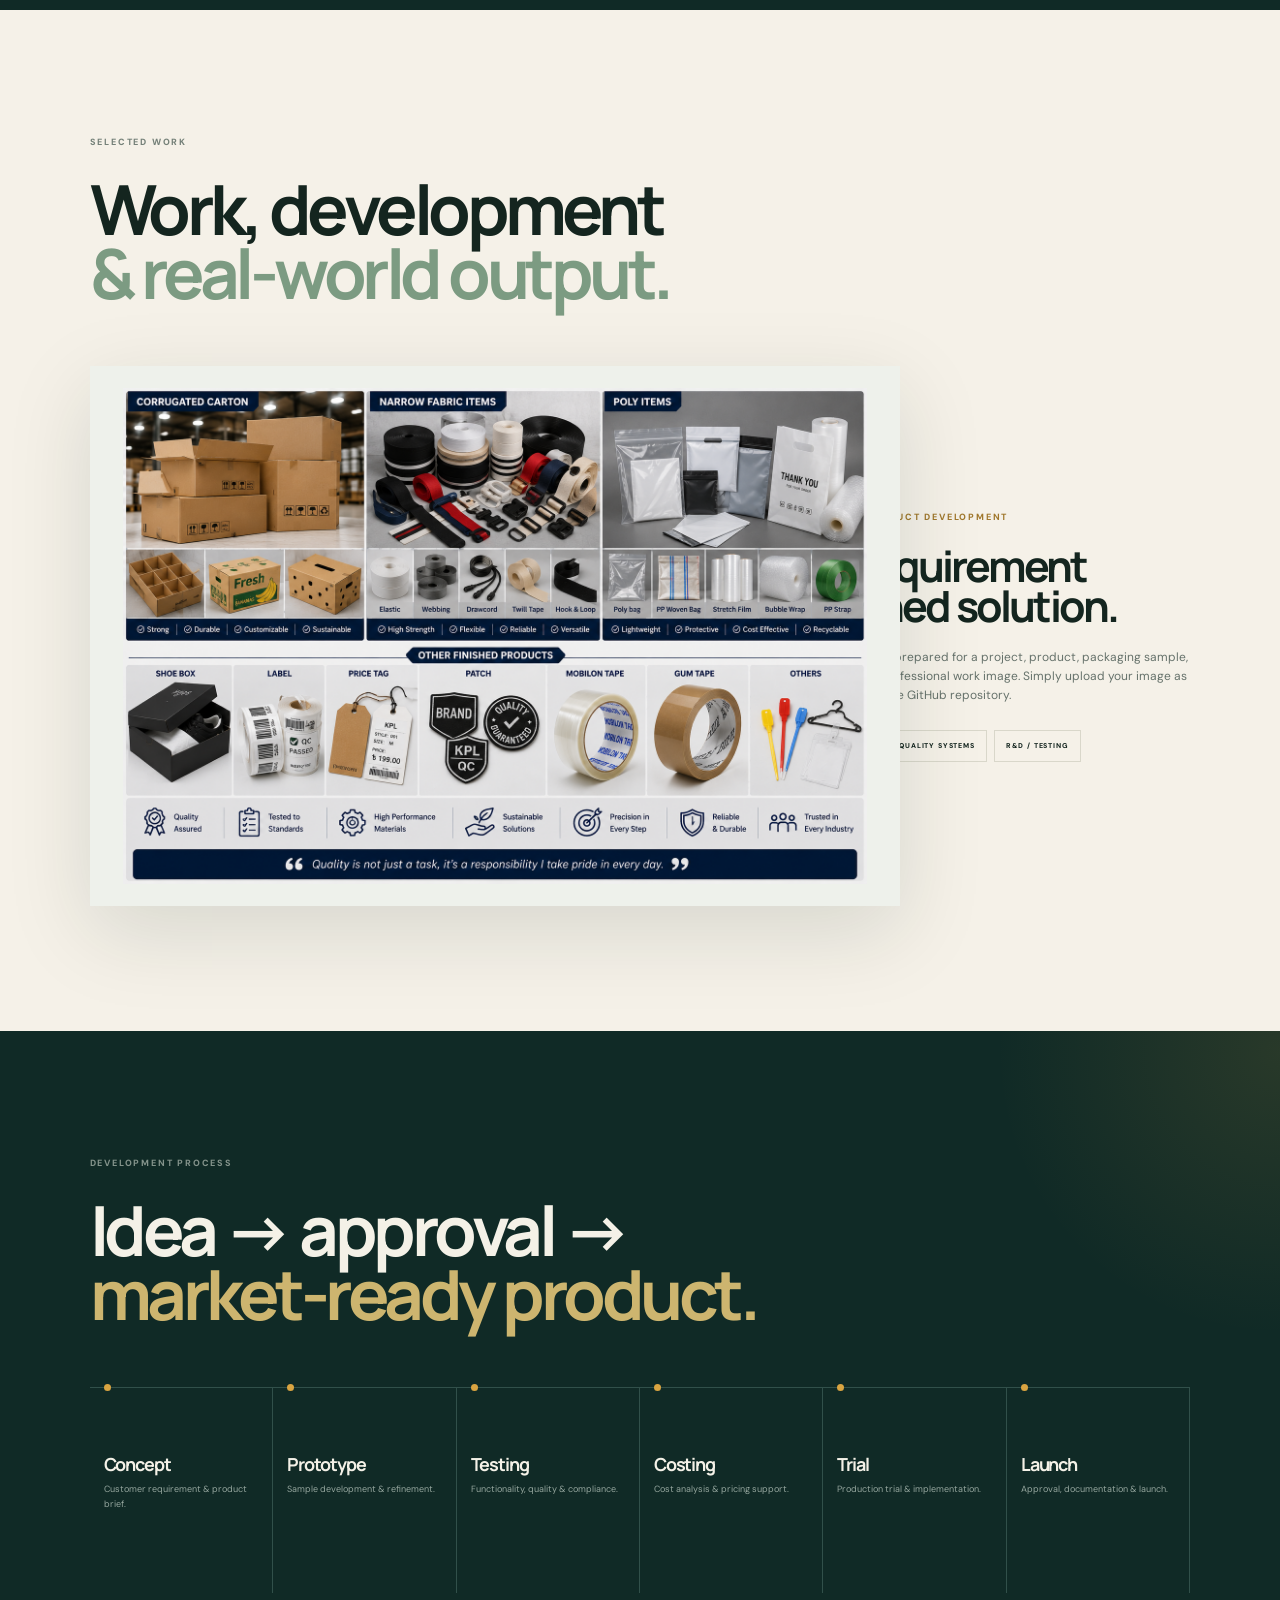
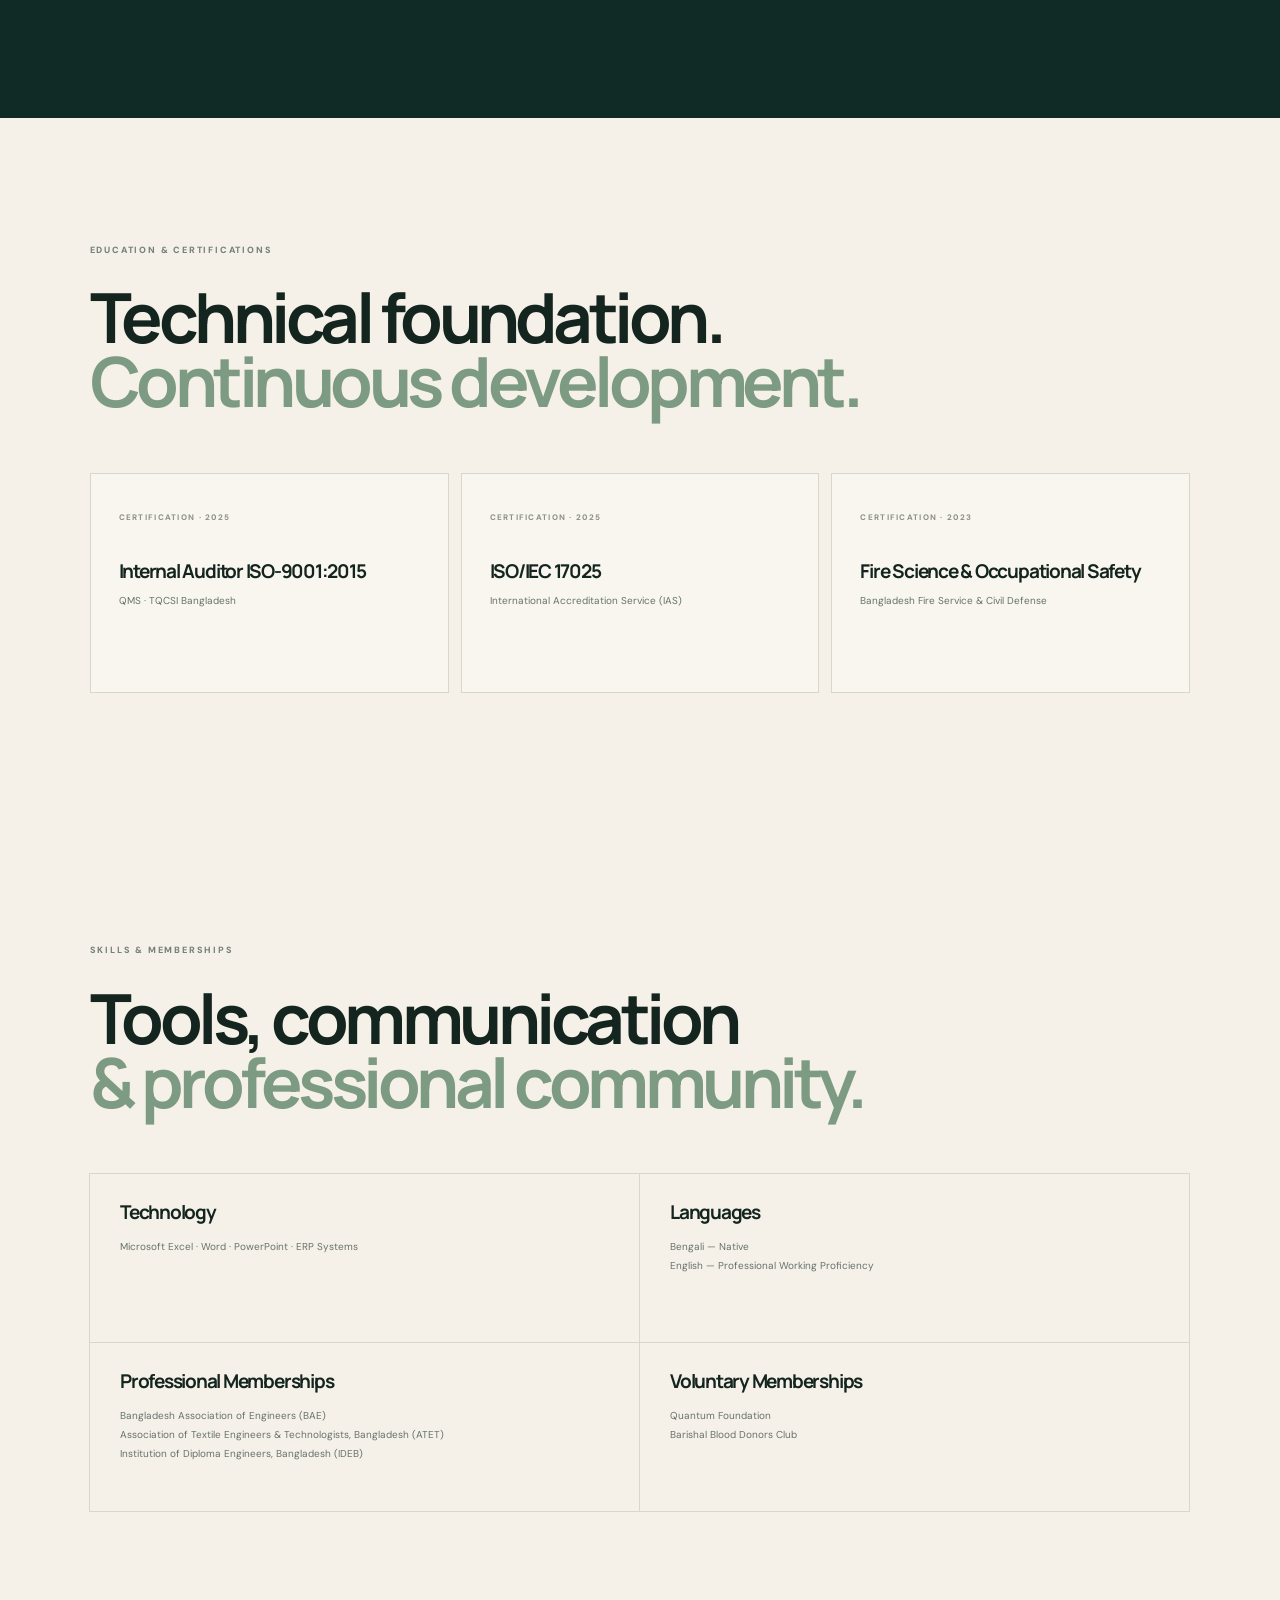
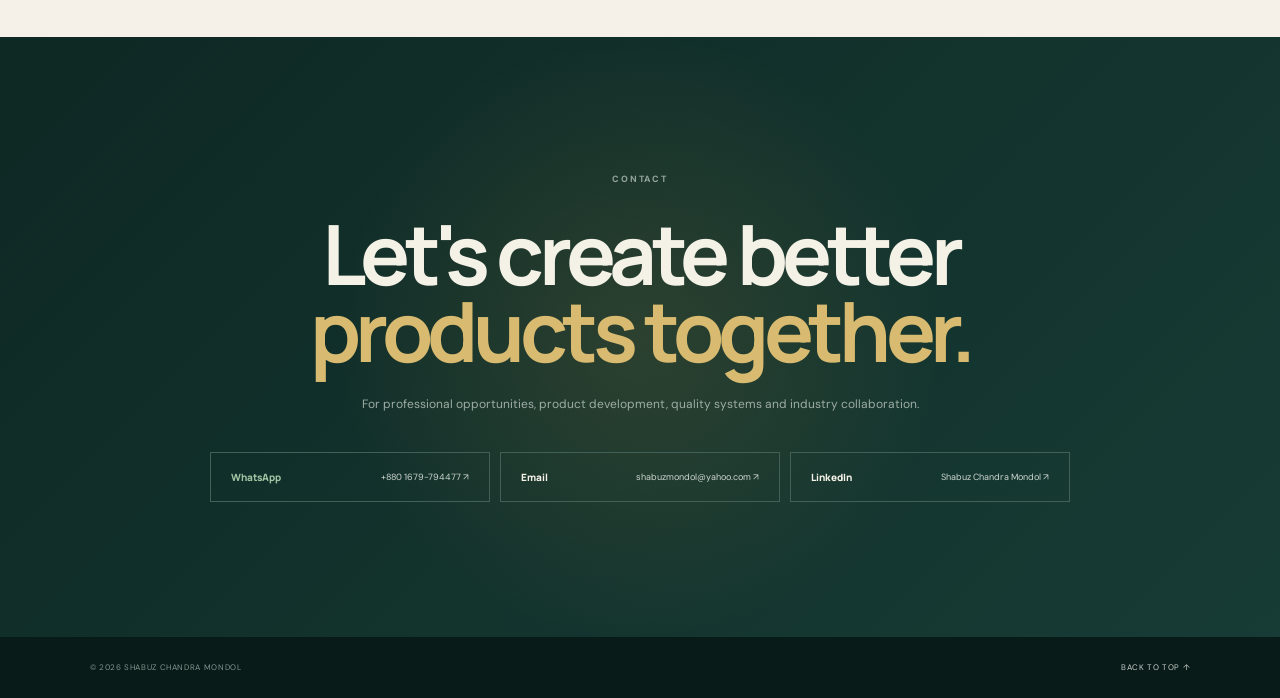
==== commit 8673672e: "Add files via upload" ====
--- a/index.html
+++ b/index.html
@@ -119,16 +119,16 @@
   <div class="section-label reveal">BUYER EXPERIENCE</div>
   <div class="split-heading reveal"><h2>Global standards.<br><span>Local execution.</span></h2></div>
   <div class="buyer-wall reveal">
-  <div class="buyer-logo"><span class="buyer-mark" aria-label="British American Tobacco">BAT</span><span>BAT</span></div>
-  <div class="buyer-logo"><span class="buyer-mark" aria-label="Japan Tobacco International">JTI</span><span>JTI</span></div>
-  <div class="buyer-logo"><span class="buyer-mark" aria-label="Marks & Spencer">M&S</span><span>M&amp;S</span></div>
-  <div class="buyer-logo"><span class="buyer-mark" aria-label="Tesco">TESCO</span><span>TESCO</span></div>
-  <div class="buyer-logo"><span class="buyer-mark" aria-label="Inditex">INDITEX</span><span>INDITEX</span></div>
-  <div class="buyer-logo"><span class="buyer-mark" aria-label="LPP">LPP</span><span>LPP</span></div>
-  <div class="buyer-logo"><span class="buyer-mark" aria-label="Primark">PRIMARK</span><span>PRIMARK</span></div>
-  <div class="buyer-logo"><span class="buyer-mark" aria-label="C&A">C&A</span><span>C&amp;A</span></div>
-  <div class="buyer-logo"><span class="buyer-mark" aria-label="PVH">PVH</span><span>PVH</span></div>
-  <div class="buyer-logo"><span class="buyer-mark" aria-label="Target">TARGET</span><span>TARGET</span></div>
+  <div class="buyer-logo"><div class="logo-frame"><img src="https://www.batbangladesh.com/who-we-are/our-corporate-logo/_jcr_content/root/batcom_container/batcom_content_container/batcom_image.coreimg.png/1730183856194/bat-bangladesh-logo.png" alt="BAT Bangladesh"><span>BAT</span></div></div>
+  <div class="buyer-logo"><div class="logo-frame"><img src="https://upload.wikimedia.org/wikipedia/commons/thumb/1/17/JTI_Logo.svg/250px-JTI_Logo.svg.png" alt="JTI"><span>JTI</span></div></div>
+  <div class="buyer-logo"><div class="logo-frame dark-logo"><img src="https://archive.marksandspencer.com/wp-content/uploads/2022/12/MS-logo-white-on-black-1024x683.jpg" alt="Marks & Spencer"><span>M&amp;S</span></div></div>
+  <div class="buyer-logo"><div class="logo-frame"><img src="https://logos-world.net/wp-content/uploads/2022/04/Tesco-Logo.jpg" alt="Tesco"><span>TESCO</span></div></div>
+  <div class="buyer-logo"><div class="logo-frame"><img src="https://logowik.com/content/uploads/images/inditex9641.logowik.com.webp" alt="Inditex"><span>INDITEX</span></div></div>
+  <div class="buyer-logo"><div class="logo-frame"><img src="https://upload.wikimedia.org/wikipedia/commons/8/83/LPP_LOGO.jpg" alt="LPP"><span>LPP</span></div></div>
+  <div class="buyer-logo"><div class="logo-frame"><img src="https://encrypted-tbn0.gstatic.com/images?q=tbn:ANd9GcToRlTgEMeRYy1P98-1CJNBzaOjTSHf4DUNT8BsRCJYsfz1avzakdXmsxZU&s=10" alt="Primark"><span>PRIMARK</span></div></div>
+  <div class="buyer-logo"><div class="logo-frame"><img src="https://encrypted-tbn0.gstatic.com/images?q=tbn:ANd9GcT7C91GDXeUyHa96920IZYm7gpUqFaiSnBFMZN1KJ-u_VXXMzPi8UeS4-c&s=10" alt="C&A"><span>C&amp;A</span></div></div>
+  <div class="buyer-logo"><div class="logo-frame"><img src="https://encrypted-tbn0.gstatic.com/images?q=tbn:ANd9GcQEue3JTMeRtXM-7qJiJ9tGmUwlE0nXF7auA2nfrfd2iA&s=10" alt="PVH"><span>PVH</span></div></div>
+  <div class="buyer-logo"><div class="logo-frame"><img src="https://encrypted-tbn0.gstatic.com/images?q=tbn:ANd9GcS0ZPsY_NplzbVUlmZcbDfGohLtJEh0fB21f4_f-UMQ1taBt-cetvZr66sB&s=10" alt="Target"><span>TARGET</span></div></div>
 </div>
   <p class="buyer-note reveal">Experience includes working with global buyers including British American Tobacco, Japan Tobacco International, M&amp;S, Tesco, Inditex brands, LPP, Primark, C&amp;A, PVH and Target.</p>
 </section>
@@ -138,7 +138,7 @@
   <div class="split-heading reveal"><h2>Work, development<br><span>&amp; real-world output.</span></h2></div>
   <div class="featured-work reveal">
     <div class="work-image">
-      <img src="shabuz-1.png" alt="Shabuz Chandra Mondol — selected work" onerror="this.style.display='none';this.parentElement.classList.add('empty-image')">
+      <img src="shabuz-1.png" alt="Shabuz Chandra Mondol — selected work">
       <div class="image-placeholder"><span>SHABUZ-1</span><small>PLACE YOUR PNG HERE</small></div>
       
     </div>
--- a/style.css
+++ b/style.css
@@ -32,3 +32,76 @@
 @media(max-width:760px){.site-header{height:68px;padding:0 5vw}.nav{display:none;position:absolute;top:68px;left:0;right:0;background:var(--paper);padding:20px 6vw;flex-direction:column;gap:17px;border-bottom:1px solid var(--line)}.nav.open{display:flex}.menu-btn{display:block;margin-left:9px}.theme-btn{margin-left:auto}.hero{padding:105px 6vw 70px}.hero-grid{gap:35px}.hero h1{font-size:clamp(3.6rem,16vw,6rem)}.hero-title{font-size:14px}.hero-intro{font-size:12px}.hero-buttons{flex-direction:column}.button{width:100%}.hero-metrics{gap:22px;margin-top:40px}.hero-metrics strong{font-size:19px}.hero-photo-wrap{min-height:480px}.photo-frame{height:455px;width:82%}.orbit-one{width:410px;height:410px}.orbit-two{width:460px;height:460px}.badge-quality{left:-5px}.badge-years{right:-5px}.section{padding:90px 6vw}.split-heading{margin-bottom:42px}.split-heading h2{font-size:clamp(2.8rem,12vw,4.5rem)}.about-layout{grid-template-columns:1fr;gap:45px}.about-statement .big-copy{font-size:19px}.expertise-grid{grid-template-columns:1fr}.expertise-card{min-height:220px}.career-row{grid-template-columns:25px 1fr;gap:18px;padding-bottom:50px}.career-row:not(:last-child):after{left:4px}.career-year{grid-column:2;grid-row:1}.career-marker{grid-column:1;grid-row:2;position:absolute;left:0;top:38px}.career-body{grid-column:2}.career-body h3{font-size:21px}.buyer-wall{grid-template-columns:repeat(2,1fr)}.buyer-wall div{height:95px}.process-grid{grid-template-columns:repeat(2,1fr)}.education-grid{grid-template-columns:1fr}.skills-grid{grid-template-columns:1fr}.contact-actions{flex-direction:column}.contact-actions a{min-width:0;width:100%}.footer{padding:20px 6vw;gap:10px;flex-direction:column}.back-top{right:17px;bottom:17px}}
 
 .buyer-mark{display:inline-flex;align-items:center;justify-content:center;min-height:44px;padding:8px 12px;border:1px solid currentColor;border-radius:10px;font-family:Manrope,sans-serif;font-weight:800;letter-spacing:.03em;font-size:18px;line-height:1;}
+
+/* Final visual fixes */
+.work-image{
+  min-height:540px;
+  height:auto;
+  aspect-ratio:3 / 2;
+  overflow:hidden;
+  padding:22px;
+  background:#eef1eb;
+  display:flex;
+  align-items:center;
+  justify-content:center;
+}
+.work-image > img{
+  width:100%;
+  height:100%;
+  object-fit:contain !important;
+  object-position:center center;
+  display:block;
+  max-width:100%;
+  max-height:100%;
+}
+.buyer-wall{grid-template-columns:repeat(5,1fr);align-items:stretch}
+.buyer-logo{
+  min-height:180px;
+  padding:20px;
+  display:flex;
+  align-items:center;
+  justify-content:center;
+  border-right:1px solid #31504a;
+  border-bottom:1px solid #31504a;
+}
+.logo-frame{
+  width:100%;
+  height:135px;
+  padding:12px;
+  border-radius:16px;
+  background:#fff;
+  display:flex;
+  flex-direction:column;
+  align-items:center;
+  justify-content:center;
+  gap:9px;
+  box-shadow:0 12px 30px rgba(0,0,0,.12);
+}
+.logo-frame img{
+  width:100%;
+  height:92px;
+  object-fit:contain;
+  object-position:center;
+  display:block;
+}
+.logo-frame span{
+  font-family:Manrope,sans-serif;
+  font-size:11px;
+  font-weight:800;
+  letter-spacing:.12em;
+  color:#183b34;
+  text-align:center;
+}
+.logo-frame.dark-logo{background:#1f1f1f}
+.logo-frame.dark-logo span{color:#fff}
+@media(max-width:1050px){
+  .buyer-wall{grid-template-columns:repeat(2,1fr)}
+  .work-image{min-height:430px}
+}
+@media(max-width:760px){
+  .buyer-wall{grid-template-columns:repeat(2,1fr)}
+  .buyer-logo{min-height:155px;padding:12px}
+  .logo-frame{height:120px}
+  .logo-frame img{height:75px}
+  .work-image{min-height:auto;aspect-ratio:3/2;padding:12px}
+}
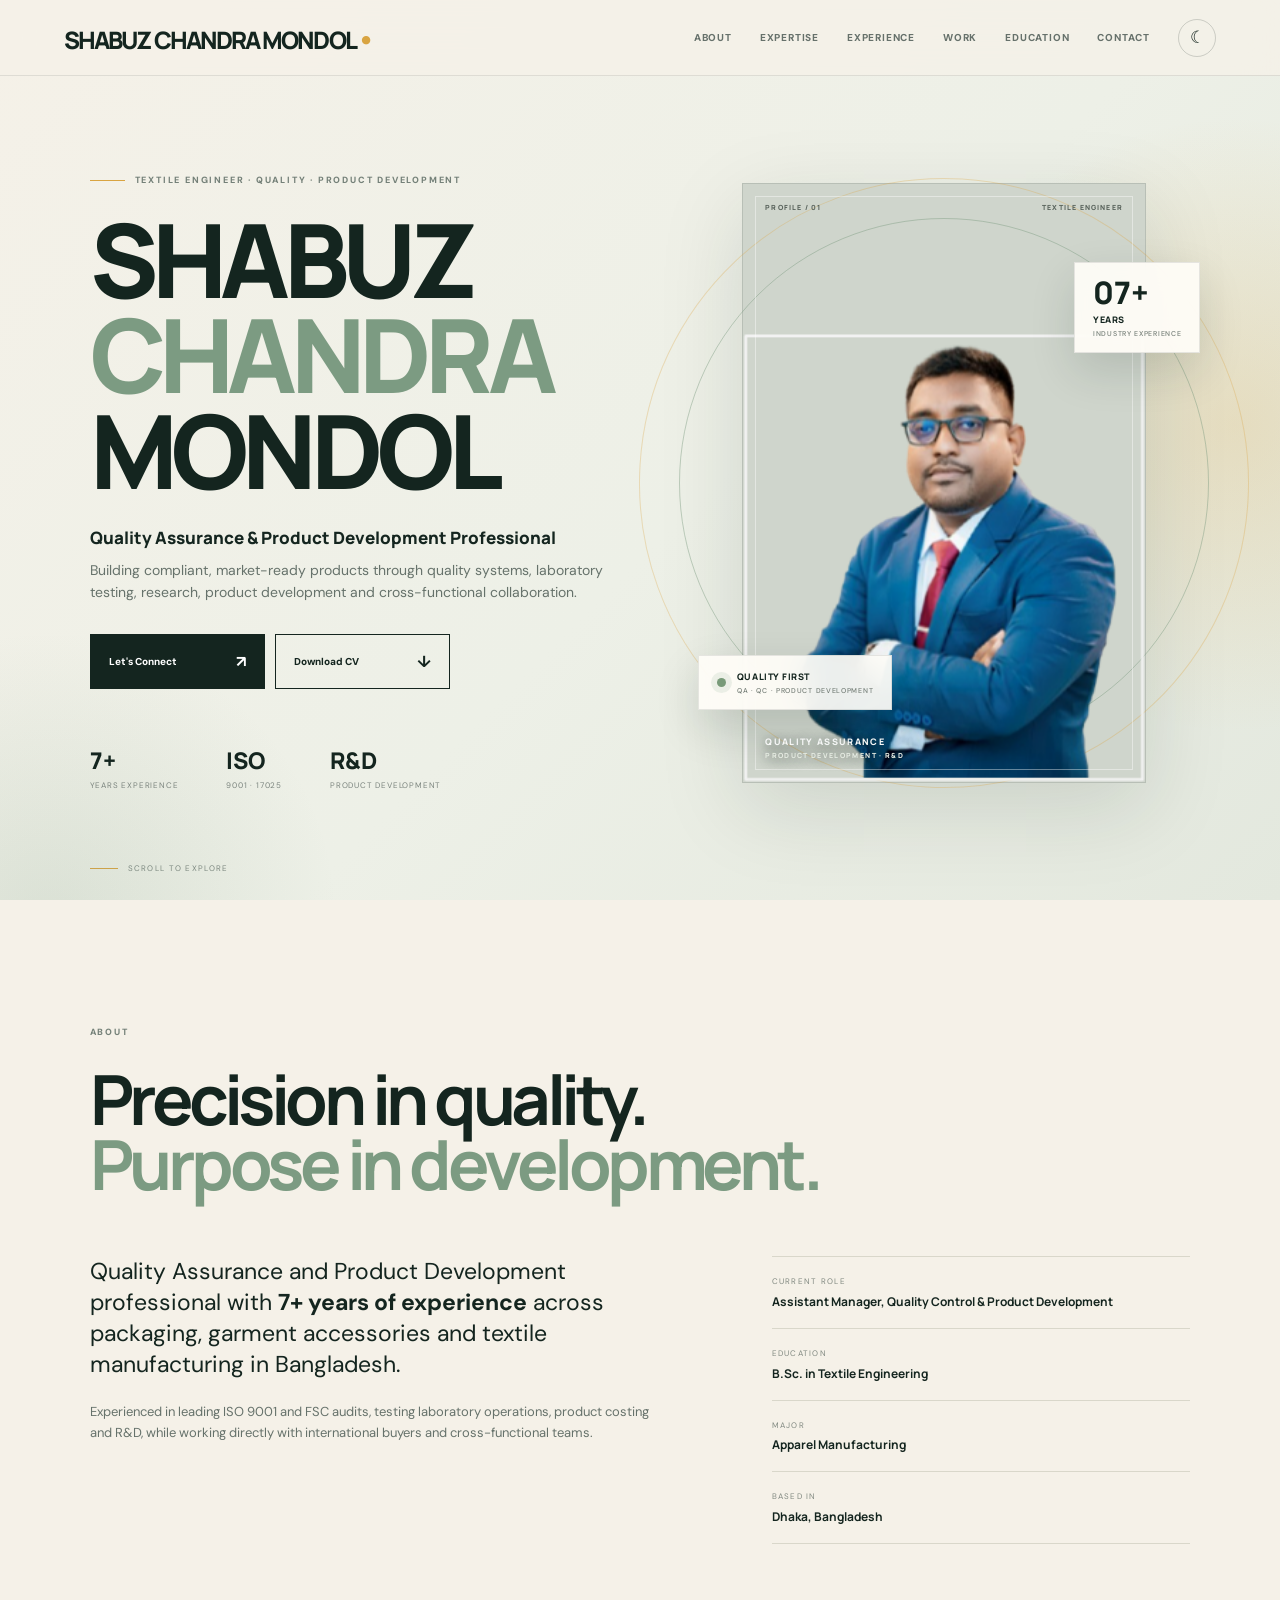
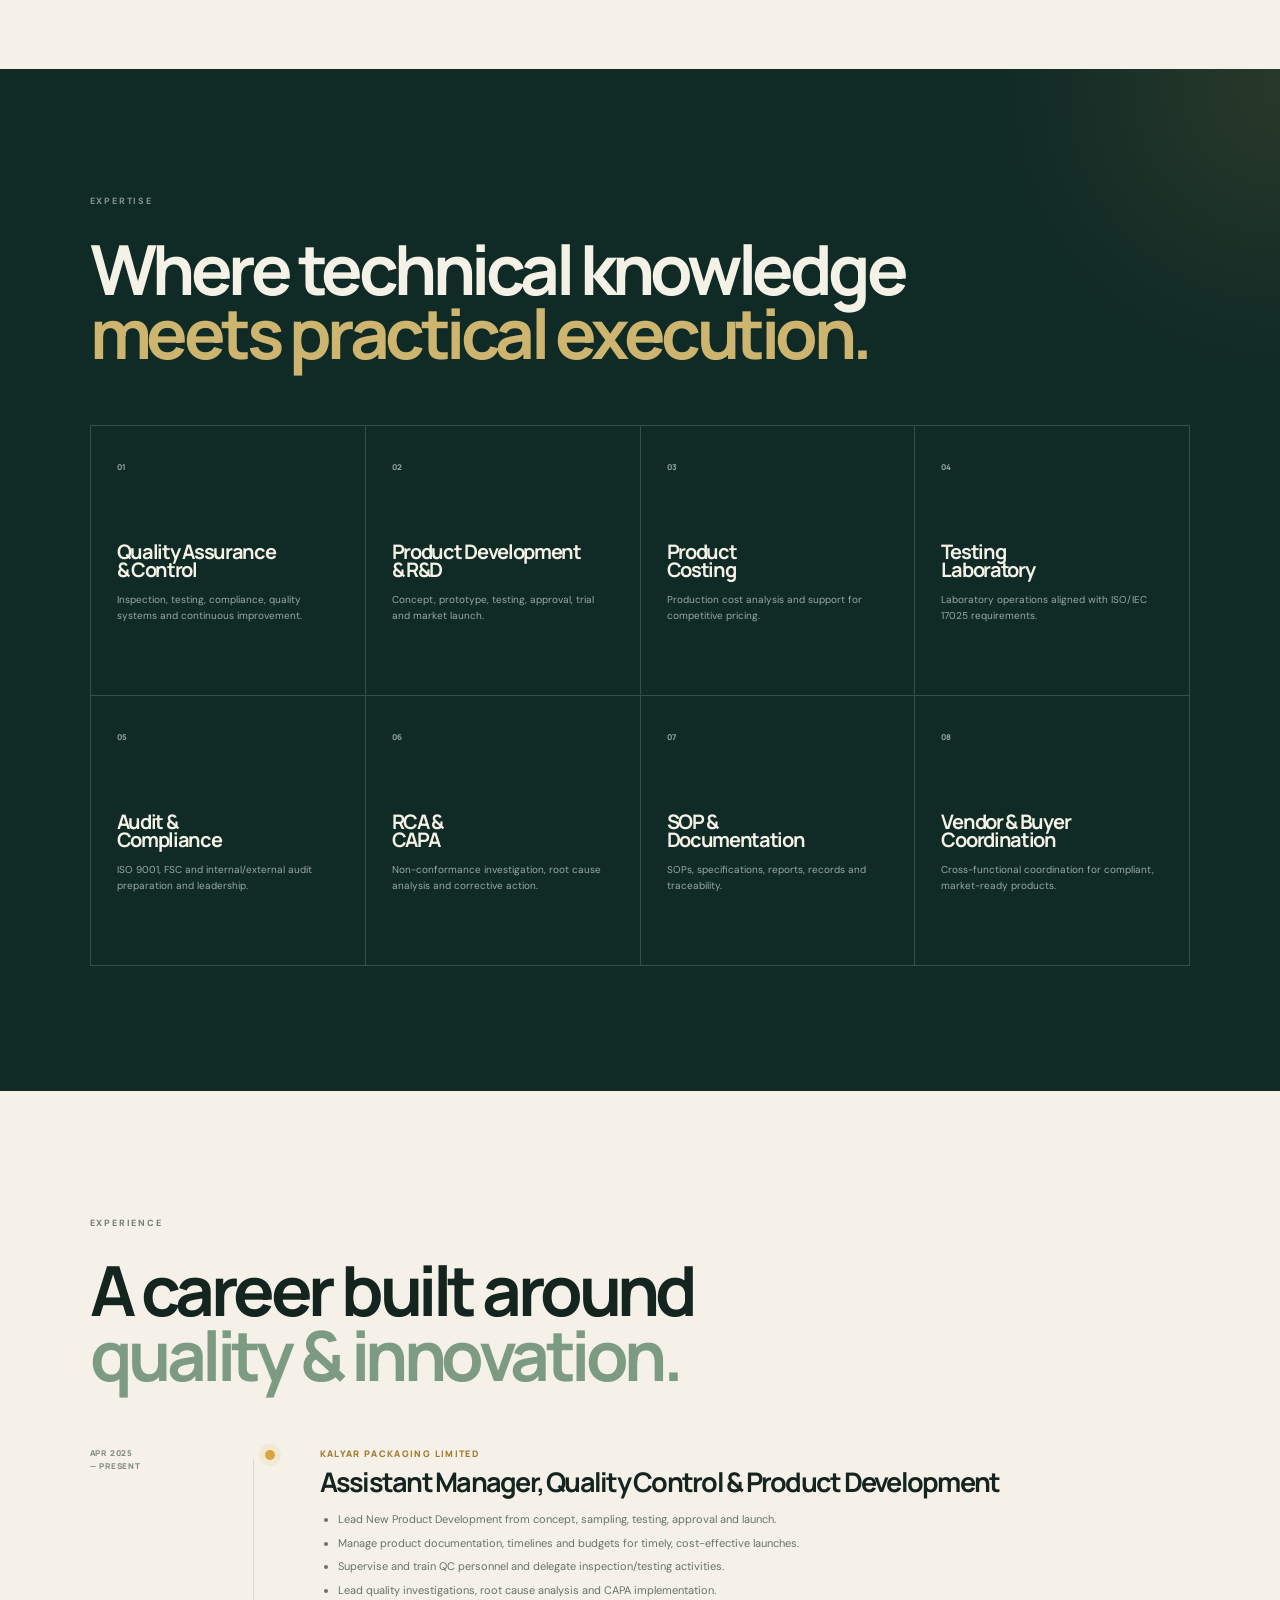
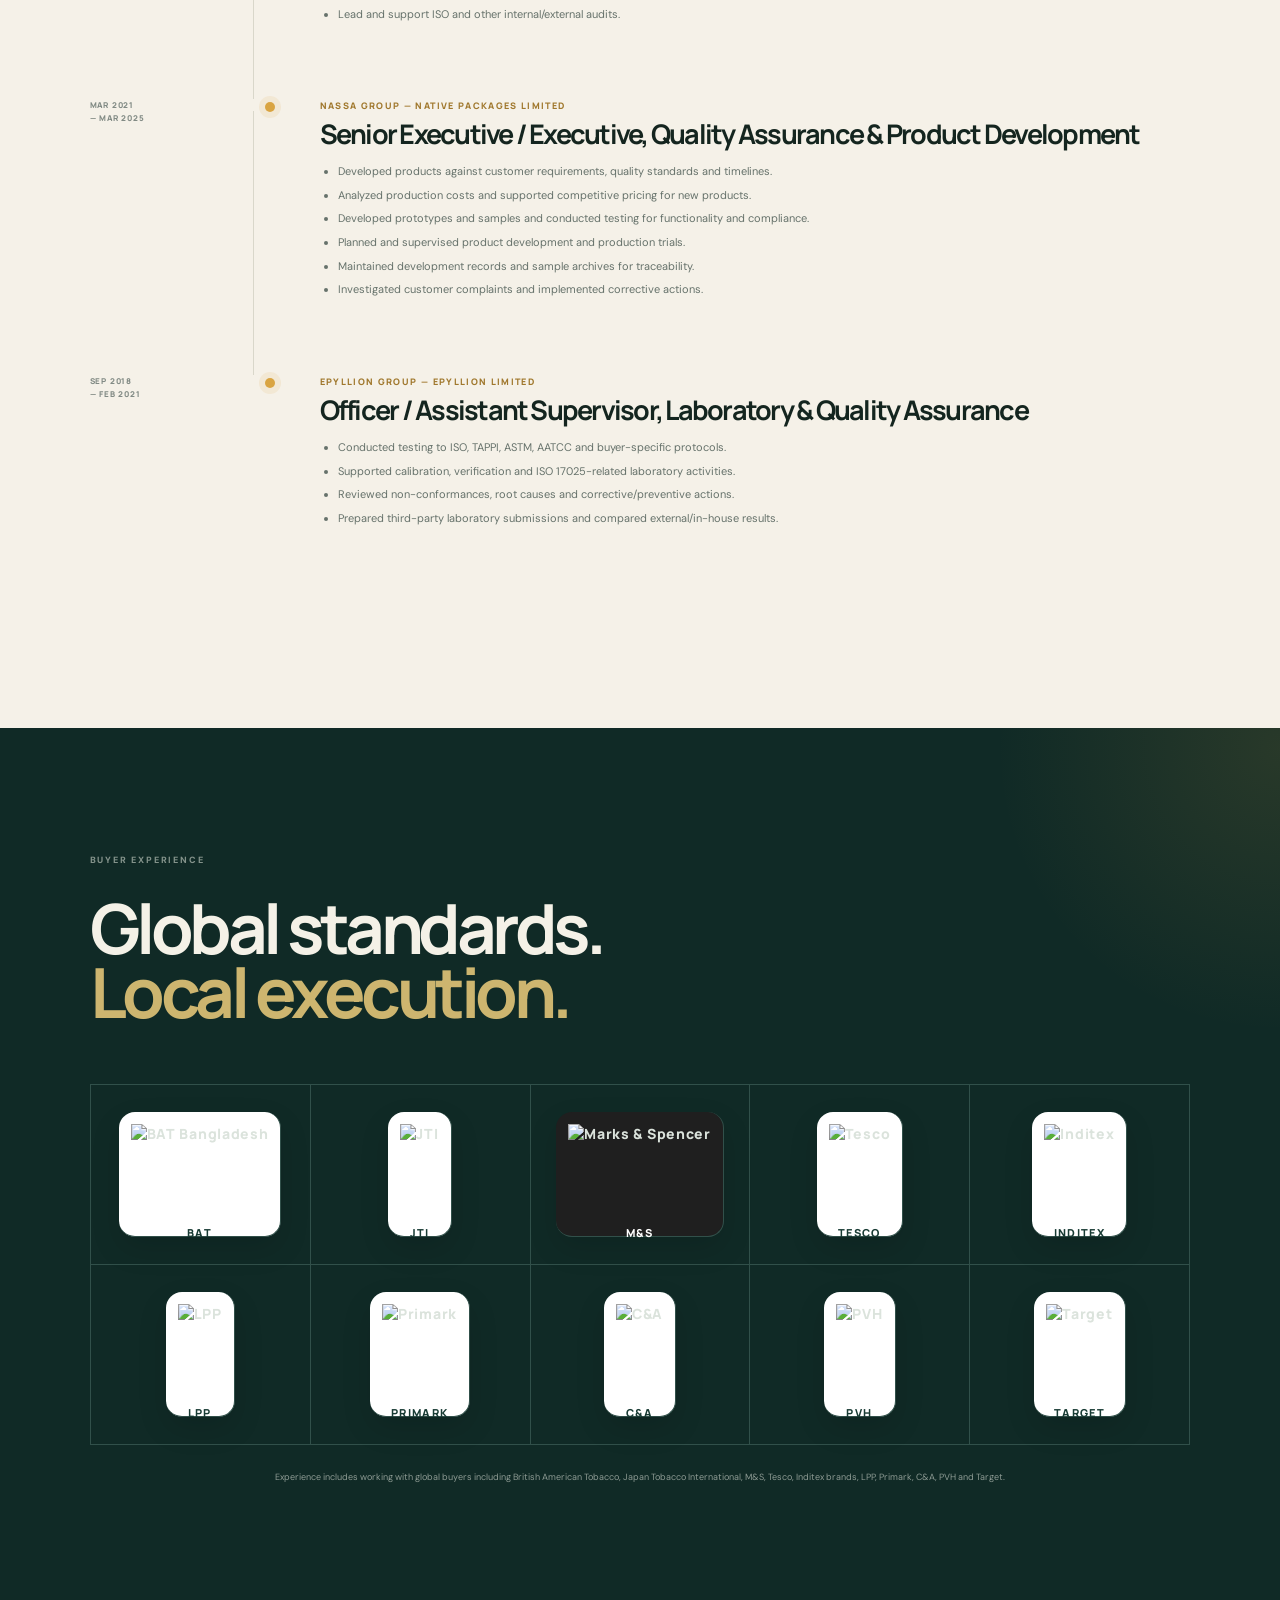
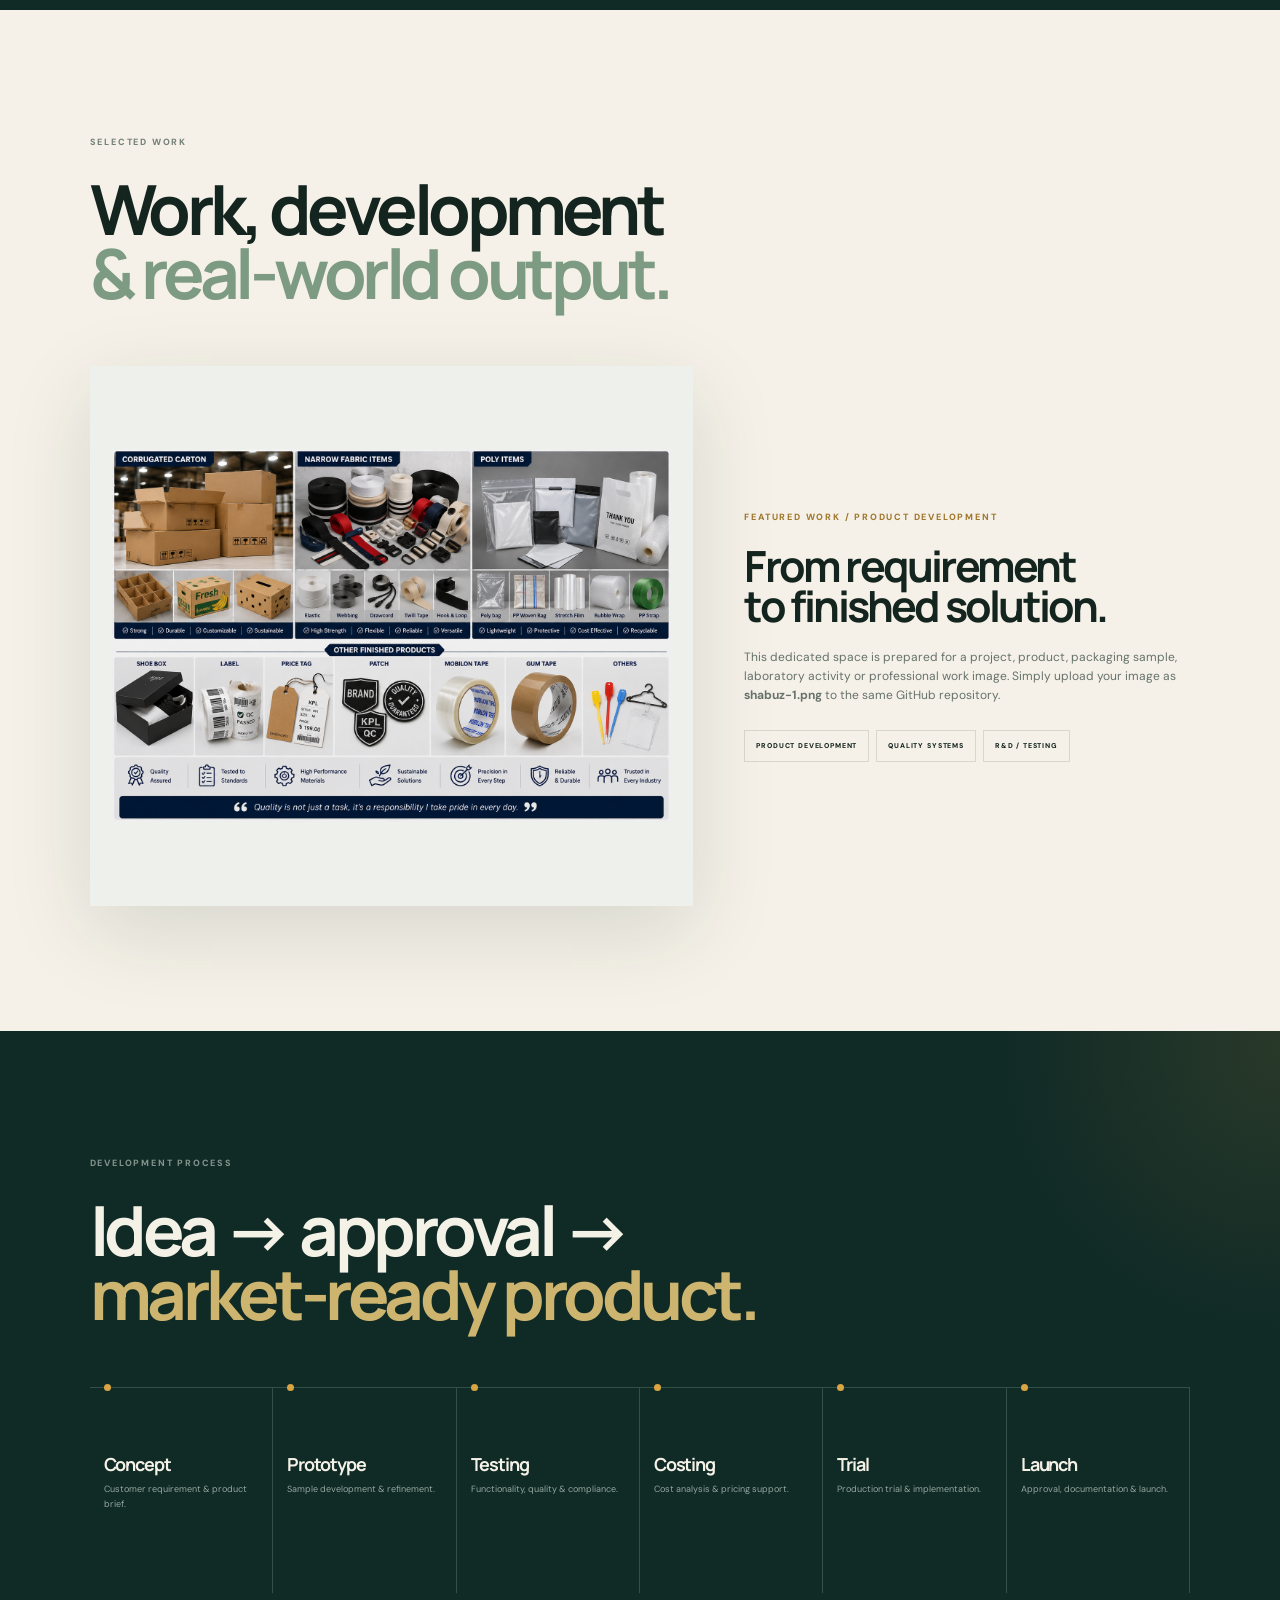
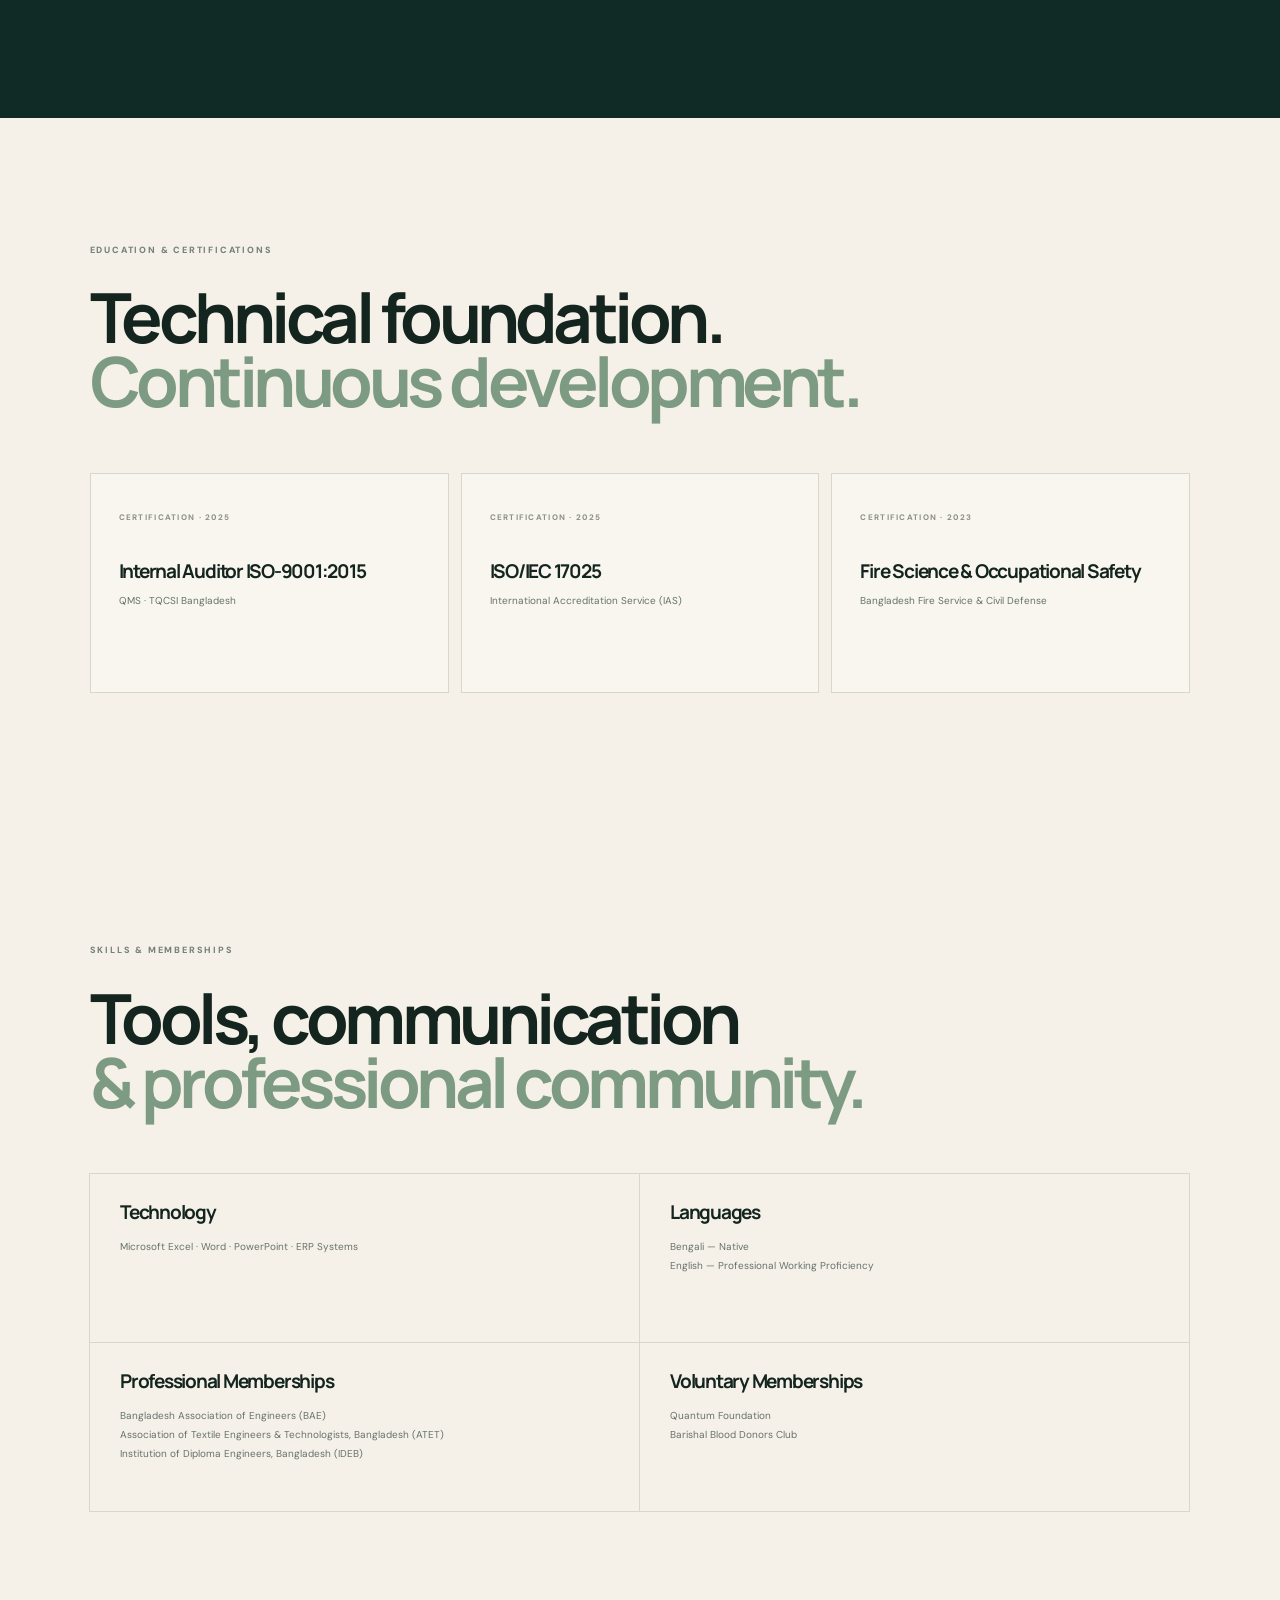
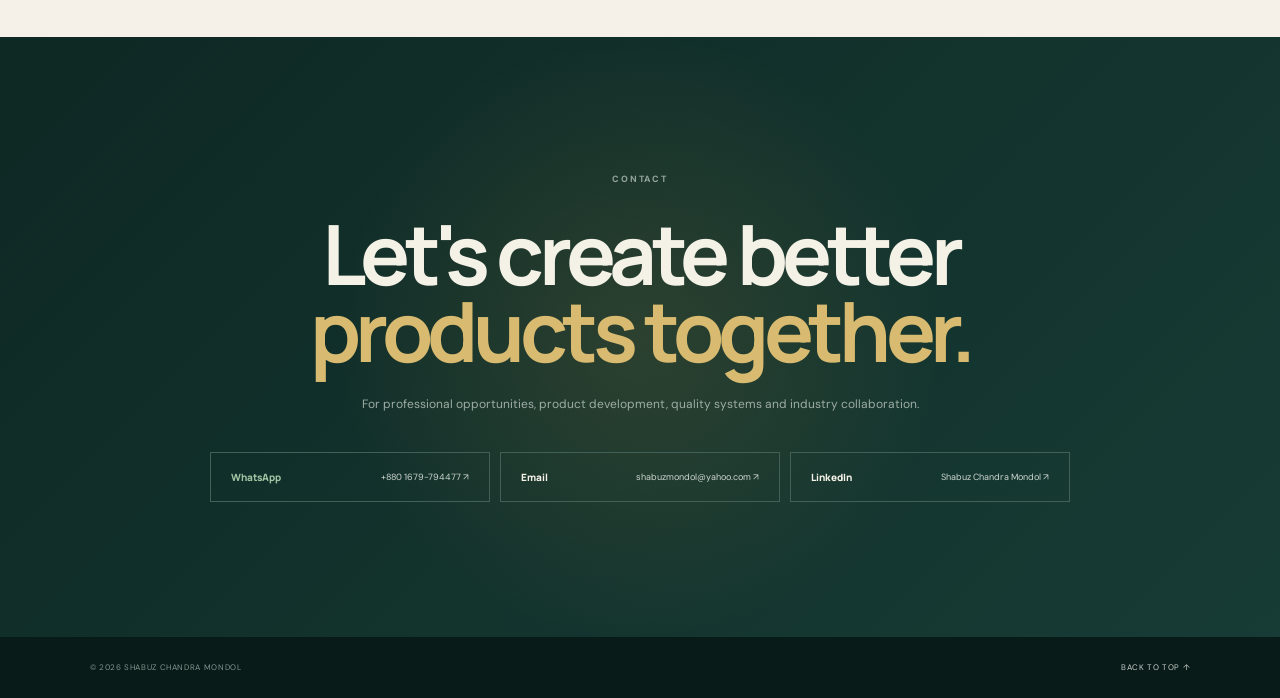
==== commit 4843cc16: "Update index.html" ====
--- a/index.html
+++ b/index.html
@@ -18,7 +18,7 @@
 <div class="scroll-progress" id="scrollProgress"></div>
 
 <header class="site-header">
-  <a class="logo" href="#home">SCM<span>•</span></a>
+  <a class="logo" href="#home">SHABUZ CHANDRA MONDOL<span>•</span></a>
   <nav class="nav" id="nav">
     <a href="#about">About</a><a href="#expertise">Expertise</a><a href="#experience">Experience</a>
     <a href="#work">Work</a><a href="#education">Education</a><a href="#contact">Contact</a>
--- a/style.css
+++ b/style.css
@@ -20,7 +20,7 @@
 .expertise-grid{display:grid;grid-template-columns:repeat(4,1fr);max-width:1300px;border-left:1px solid #31504a;border-top:1px solid #31504a}.expertise-card{min-height:270px;padding:26px;border-right:1px solid #31504a;border-bottom:1px solid #31504a;transition:.35s}.expertise-card:hover{background:#173b35;transform:translateY(-4px)}.expertise-card small{font:800 8px Manrope;color:#8da49b}.expertise-card h3{font-size:20px;margin-top:65px}.expertise-card p{font-size:10px;color:#9aa9a2;margin-top:12px;max-width:230px}
 .career{max-width:1150px;margin:auto}.career-row{display:grid;grid-template-columns:150px 30px 1fr;gap:25px;position:relative;padding-bottom:70px}.career-row:not(:last-child):after{content:"";position:absolute;left:163px;top:12px;bottom:0;width:1px;background:var(--line)}.career-year{font:800 8px Manrope;letter-spacing:.1em;color:#818a84;line-height:1.6}.career-marker{width:10px;height:10px;border-radius:50%;background:var(--accent);margin-top:3px;z-index:2;box-shadow:0 0 0 6px rgba(217,164,65,.12)}.company{font:800 9px Manrope;letter-spacing:.15em;color:#a0782d}.career-body h3{font-size:27px;margin:9px 0 17px}.career-body ul{padding-left:18px;color:var(--muted);font-size:11px}.career-body li{margin:6px 0}
 .buyer-wall{max-width:1200px;margin:auto;display:grid;grid-template-columns:repeat(5,1fr);border-top:1px solid #31504a;border-left:1px solid #31504a}.buyer-wall div{height:125px;display:grid;place-items:center;border-right:1px solid #31504a;border-bottom:1px solid #31504a;font:800 14px Manrope;color:#dbe3dc;letter-spacing:.05em;transition:.3s}.buyer-wall div:hover{background:#173b35;color:#e1bd69}.buyer-note{max-width:900px;margin:25px auto 0;text-align:center;color:#8e9b94;font-size:9px}
-.featured-work{max-width:1250px;margin:auto;display:grid;grid-template-columns:1.15fr .85fr;gap:6vw;align-items:center}.work-image{height:540px;background:#dfe4dc;position:relative;overflow:hidden;box-shadow:var(--shadow);display:grid;place-items:center}.work-image img{width:100%;height:100%;object-fit:cover;position:relative;z-index:2}.image-placeholder{position:absolute;inset:0;display:flex;flex-direction:column;align-items:center;justify-content:center;color:#728078;border:1px dashed #aab4ab;background:linear-gradient(135deg,#e8ece5,#d7dfd5)}.image-placeholder span{font:800 38px Manrope;letter-spacing:-.06em}.image-placeholder small{font-size:8px;letter-spacing:.2em;margin-top:6px}.work-image:not(.empty-image) .image-placeholder{display:none}.image-index{position:absolute;right:16px;top:16px;z-index:4;background:var(--dark);color:#fff;padding:8px 11px;font:800 8px Manrope}.work-tag{color:#a0782d}.work-copy h3{font-size:43px;margin:22px 0}.work-copy>p{font-size:12px;color:var(--muted);max-width:500px}.work-points{display:flex;flex-wrap:wrap;gap:7px;margin-top:25px}.work-points span{border:1px solid var(--line);padding:9px 11px;font-size:7px;font-weight:800;letter-spacing:.12em}
+.featured-work{max-width:1250px;margin:auto;display:grid;grid-template-columns:minmax(0,1.15fr) minmax(0,.85fr);gap:4vw;align-items:center}.work-image{width:100%;aspect-ratio:3/2;height:auto;min-width:0;background:#dfe4dc;position:relative;overflow:hidden;box-shadow:var(--shadow);display:grid;place-items:center}.work-image img{display:block;width:100%;height:100%;max-width:100%;object-fit:contain;object-position:center;position:relative;z-index:2}.image-placeholder{position:absolute;inset:0;display:flex;flex-direction:column;align-items:center;justify-content:center;color:#728078;border:1px dashed #aab4ab;background:linear-gradient(135deg,#e8ece5,#d7dfd5)}.image-placeholder span{font:800 38px Manrope;letter-spacing:-.06em}.image-placeholder small{font-size:8px;letter-spacing:.2em;margin-top:6px}.work-image:not(.empty-image) .image-placeholder{display:none}.image-index{position:absolute;right:16px;top:16px;z-index:4;background:var(--dark);color:#fff;padding:8px 11px;font:800 8px Manrope}.work-tag{color:#a0782d}.work-copy h3{font-size:43px;margin:22px 0}.work-copy>p{font-size:12px;color:var(--muted);max-width:500px}.work-points{display:flex;flex-wrap:wrap;gap:7px;margin-top:25px}.work-points span{border:1px solid var(--line);padding:9px 11px;font-size:7px;font-weight:800;letter-spacing:.12em}
 .process-grid{display:grid;grid-template-columns:repeat(6,1fr);border-top:1px solid #31504a}.process-card{padding:23px 14px;min-height:205px;border-right:1px solid #31504a;position:relative}.process-card:before{content:"";position:absolute;top:-4px;left:14px;width:7px;height:7px;border-radius:50%;background:var(--accent)}.process-card b{font:800 8px Manrope;color:#82968d}.process-card h3{font-size:18px;margin-top:45px}.process-card p{font-size:9px;color:#95a69e;margin-top:10px}
 .education-grid{display:grid;grid-template-columns:repeat(3,1fr);gap:12px;max-width:1300px}.edu-card{border:1px solid var(--line);padding:28px;min-height:220px;transition:.3s;background:rgba(255,253,248,.4)}.edu-card:hover{transform:translateY(-4px);background:var(--paper);box-shadow:0 15px 40px rgba(15,35,29,.07)}.edu-card small{font-size:8px;letter-spacing:.16em;color:#8a928c;font-weight:800}.edu-card h3{font-size:19px;margin:35px 0 12px}.edu-card p{font-size:10px;color:var(--muted)}.edu-card b,.edu-card em{display:block;font:800 9px Manrope;margin-top:16px}.edu-card em{font-style:normal;color:#858e87;margin-top:4px}
 .skills-grid{max-width:1100px;margin:auto;display:grid;grid-template-columns:1fr 1fr}.skill-card{padding:30px;border:1px solid var(--line);margin:-1px 0 0 -1px;min-height:170px}.skill-card h3{font-size:19px;margin-bottom:15px}.skill-card p{font-size:10px;color:var(--muted);line-height:1.9}
@@ -105,3 +105,8 @@
   .logo-frame img{height:75px}
   .work-image{min-height:auto;aspect-ratio:3/2;padding:12px}
 }
+
+/* Prevent the featured image from intruding into the text column */
+.featured-work > *{min-width:0;}
+.work-copy{min-width:0;overflow-wrap:anywhere;}
+@media (max-width:1050px){.featured-work{grid-template-columns:1fr;gap:35px}.work-image{max-width:100%;}}
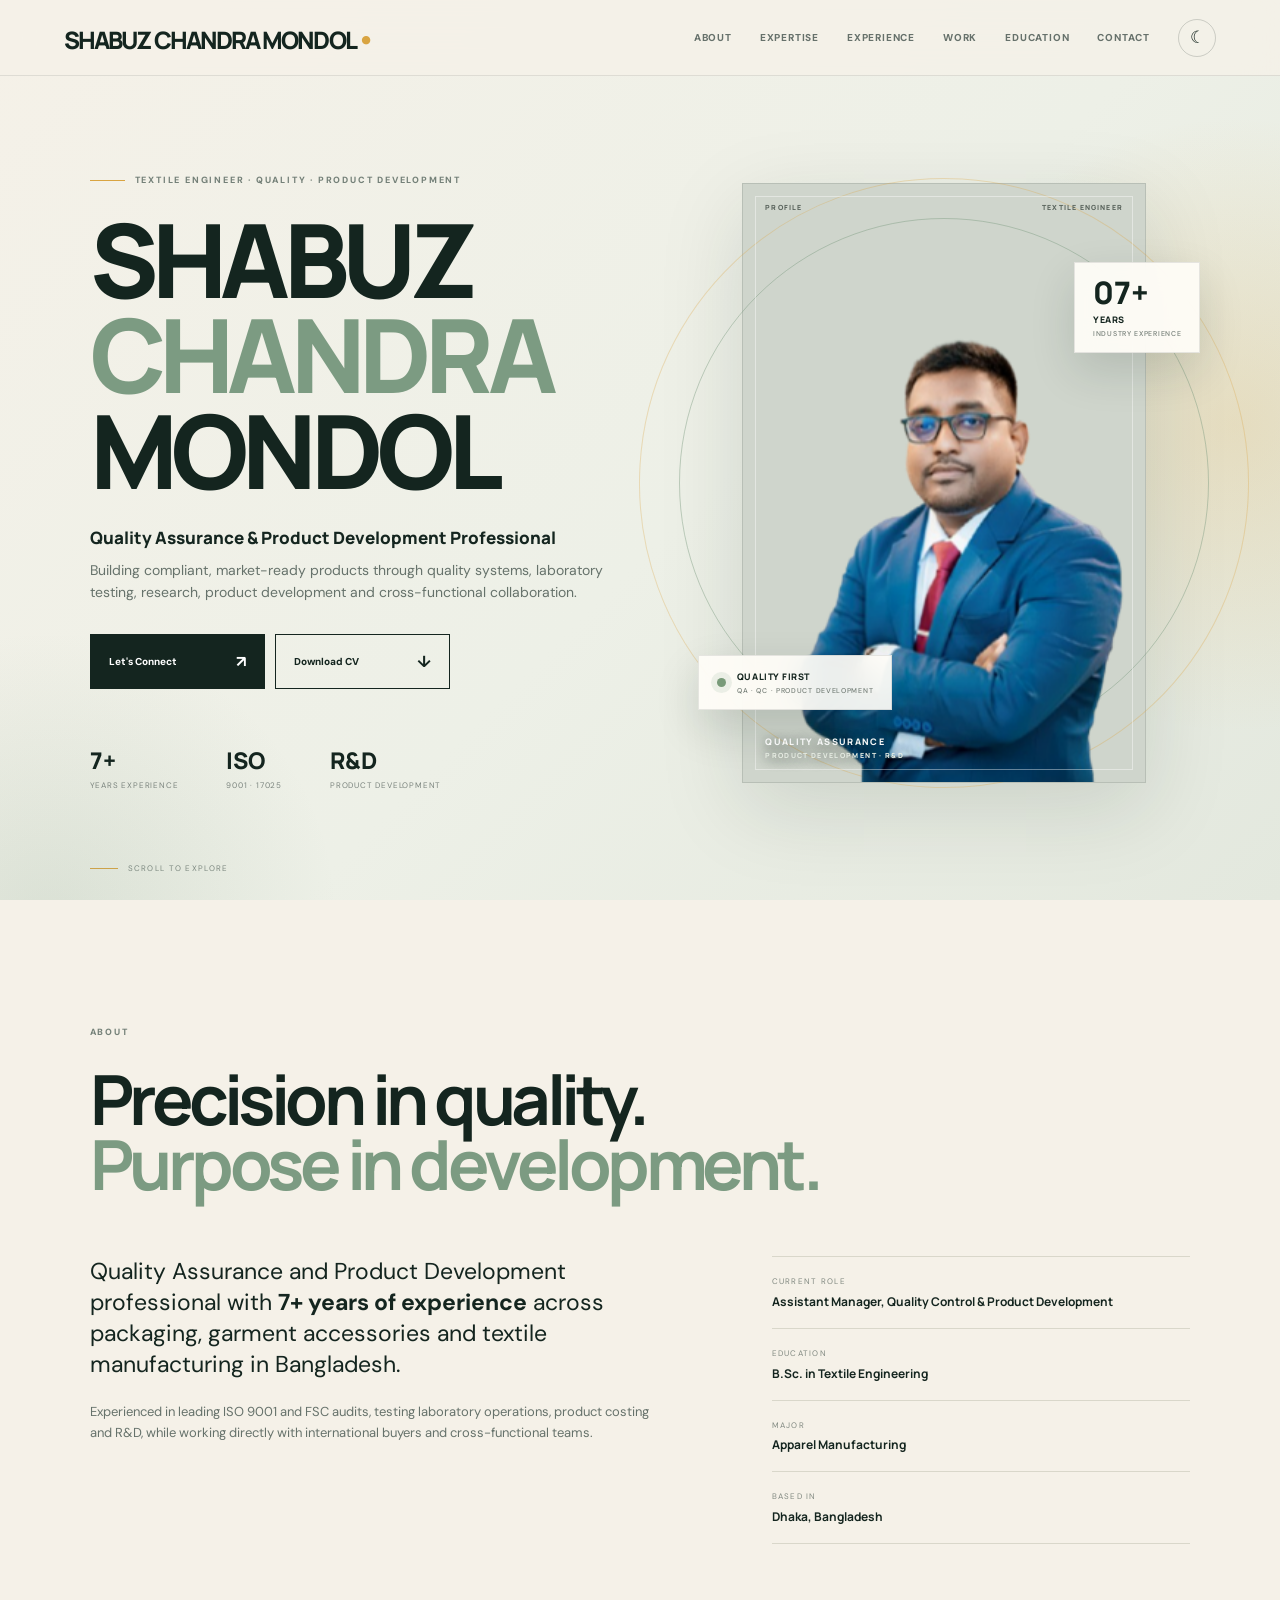
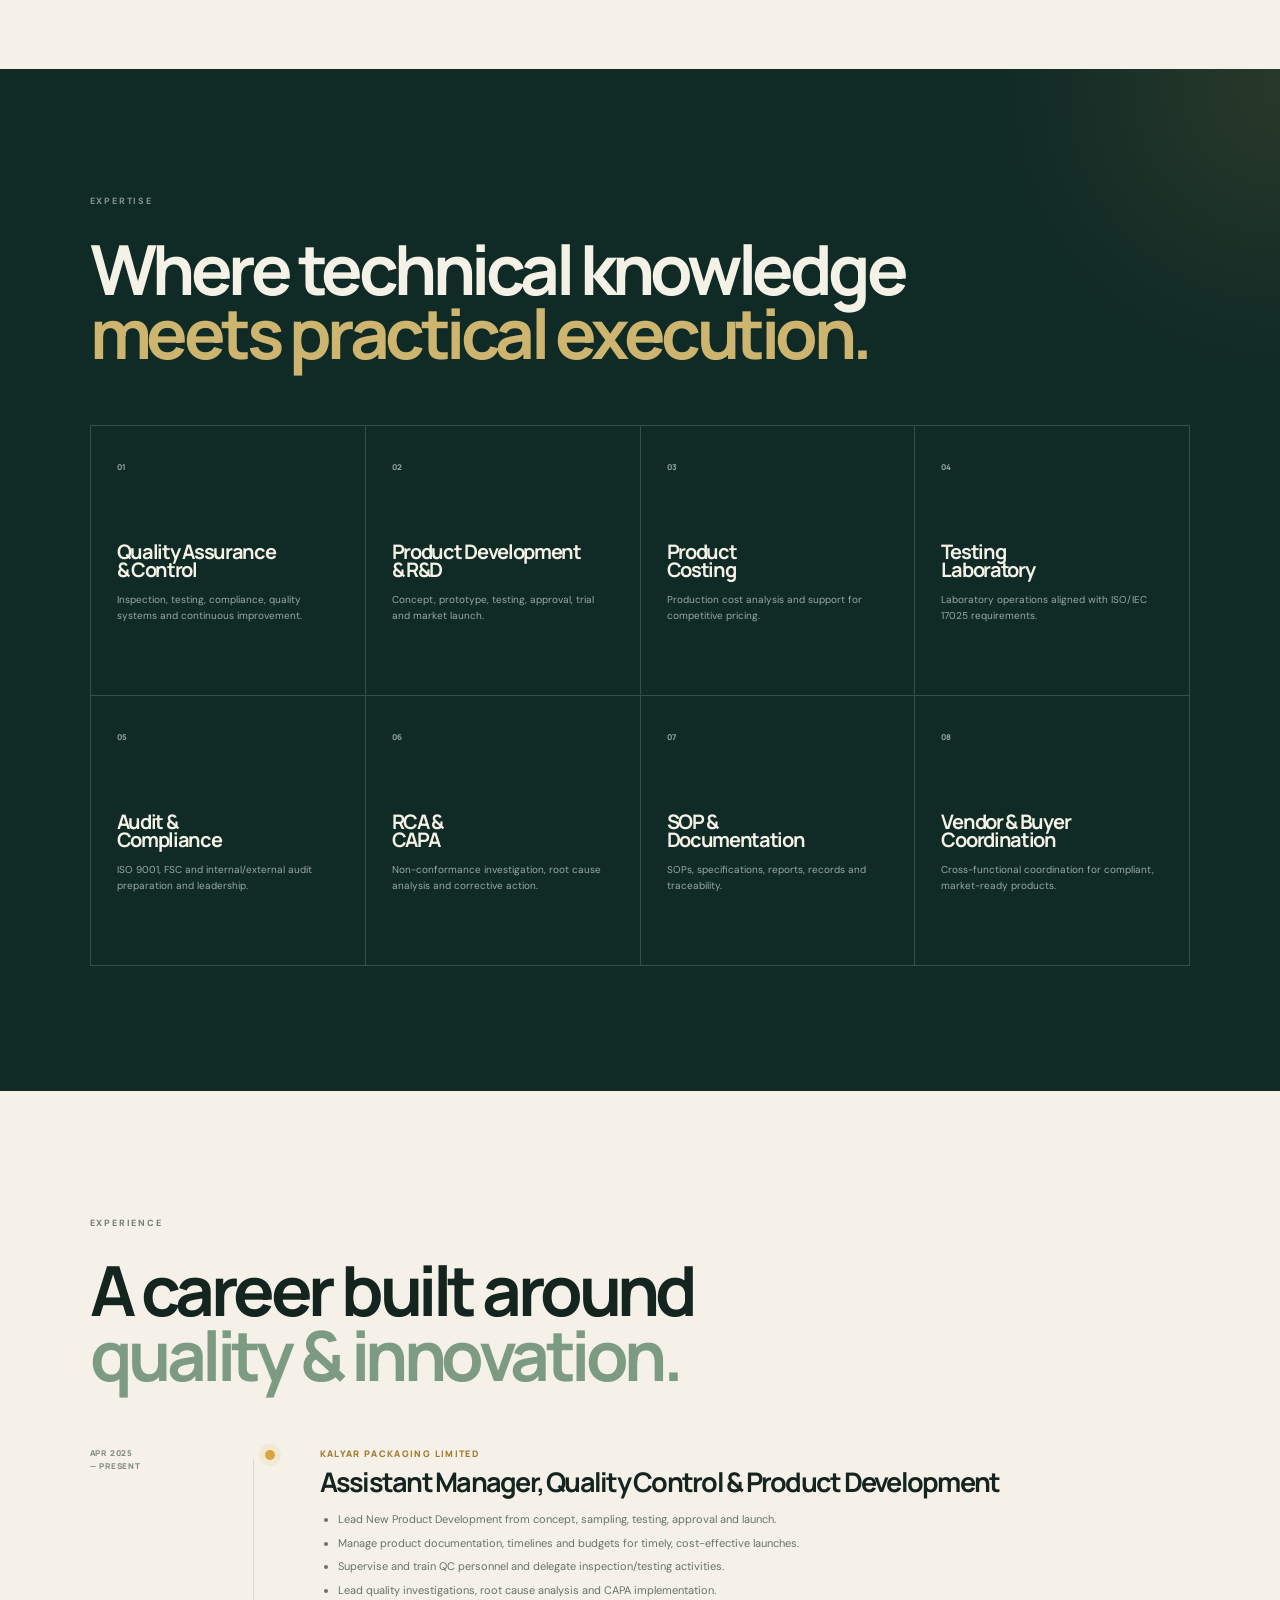
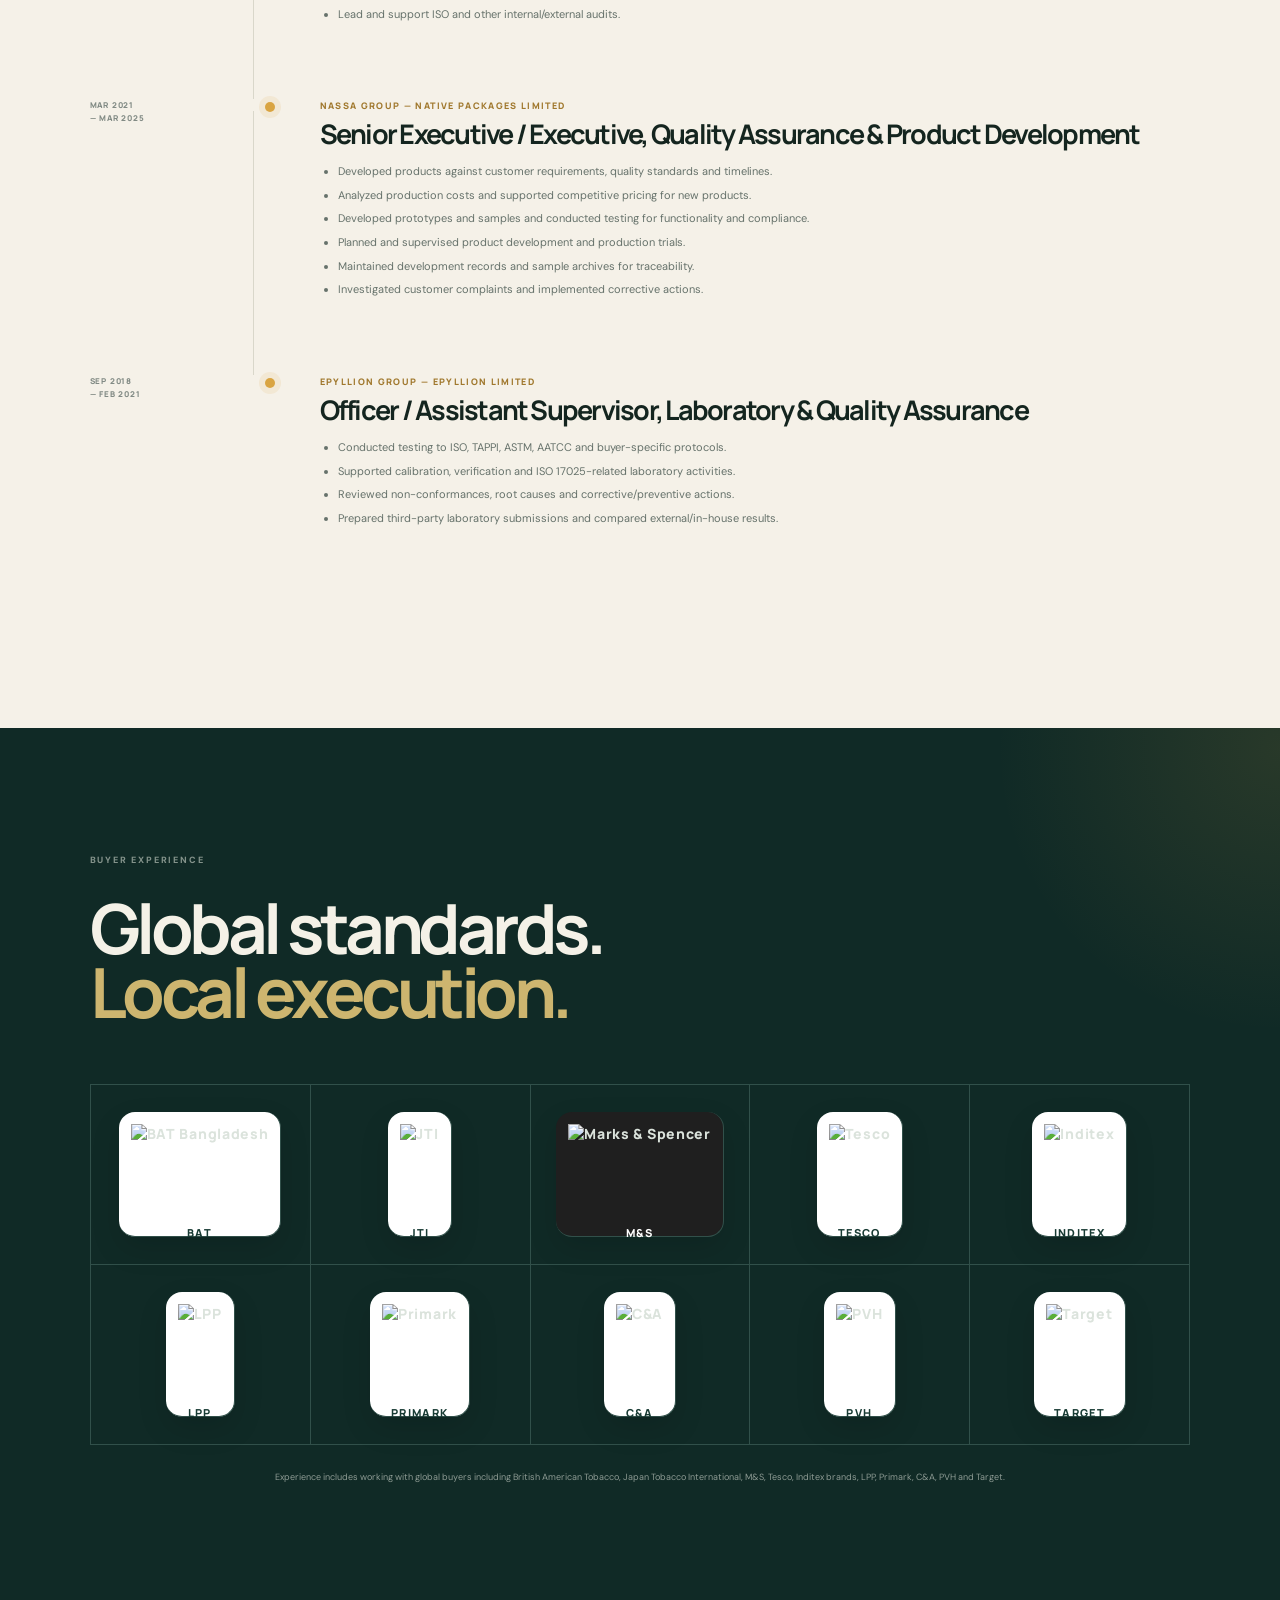
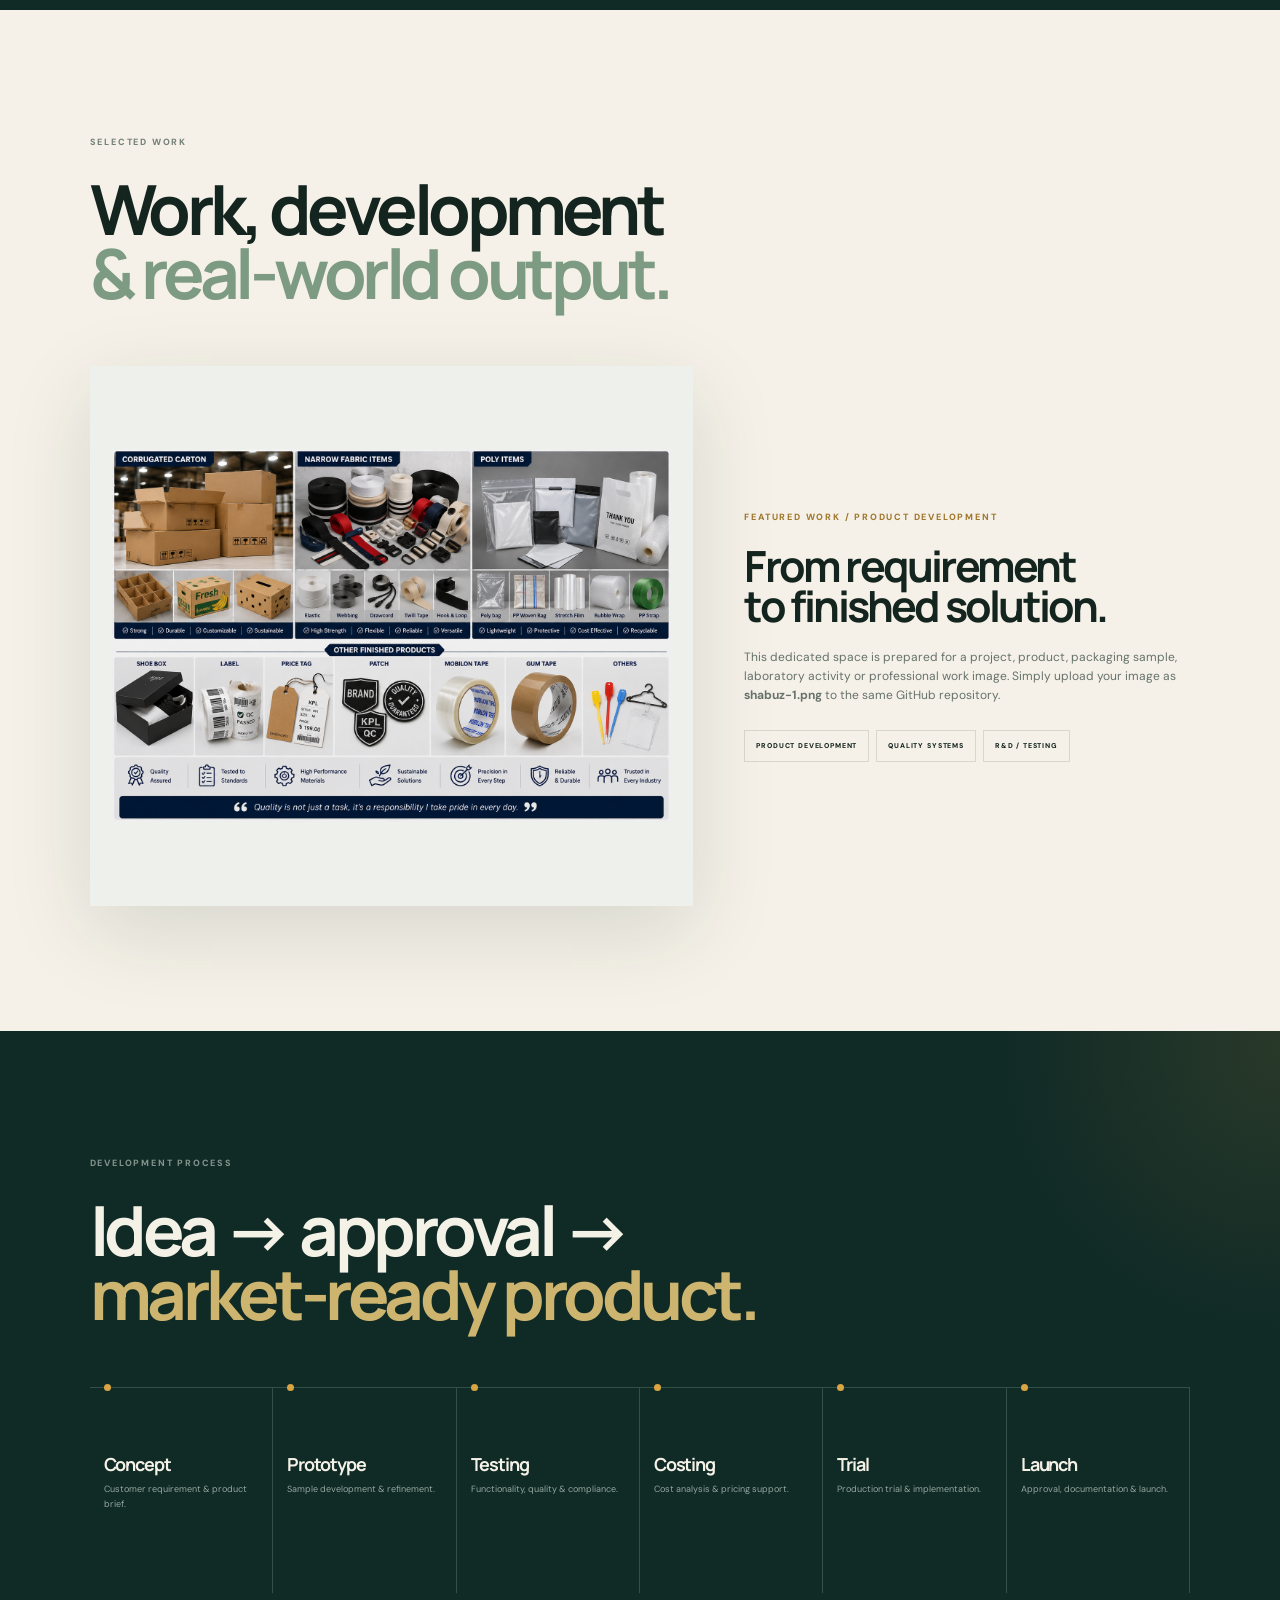
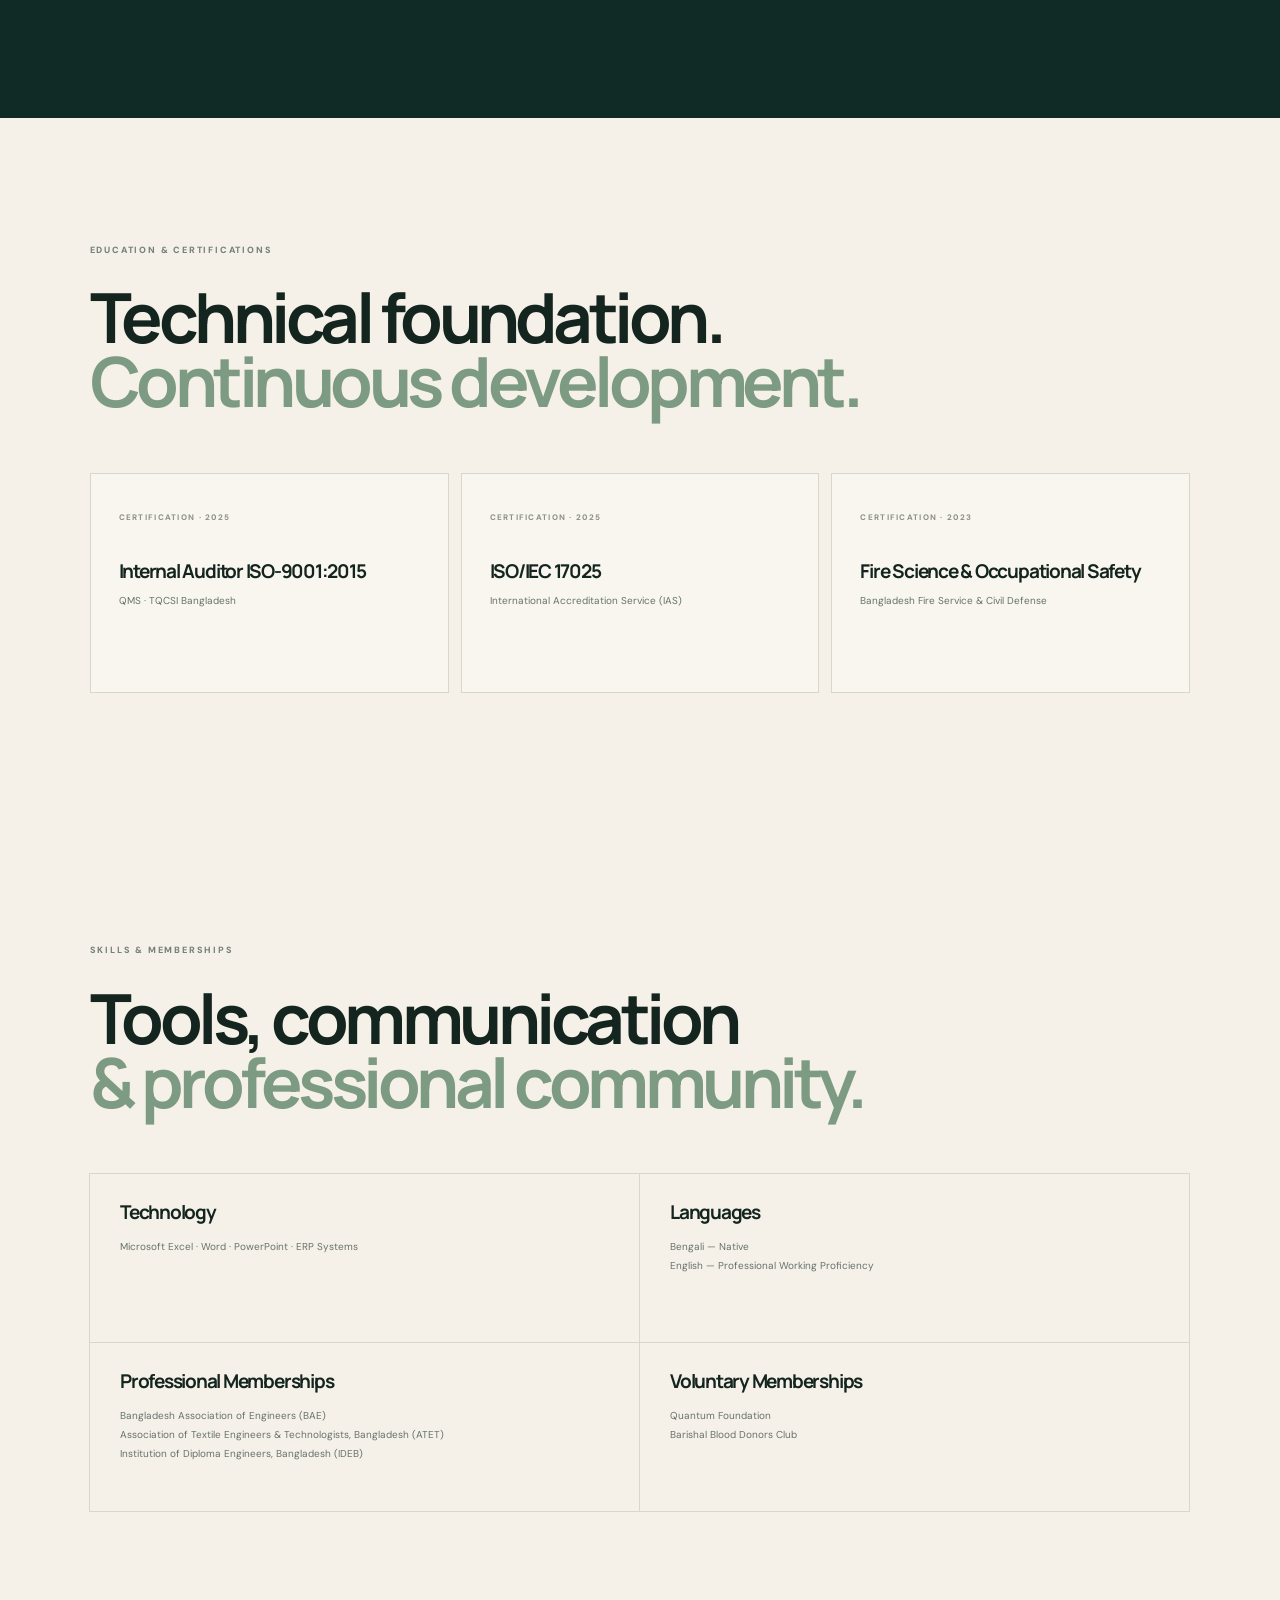
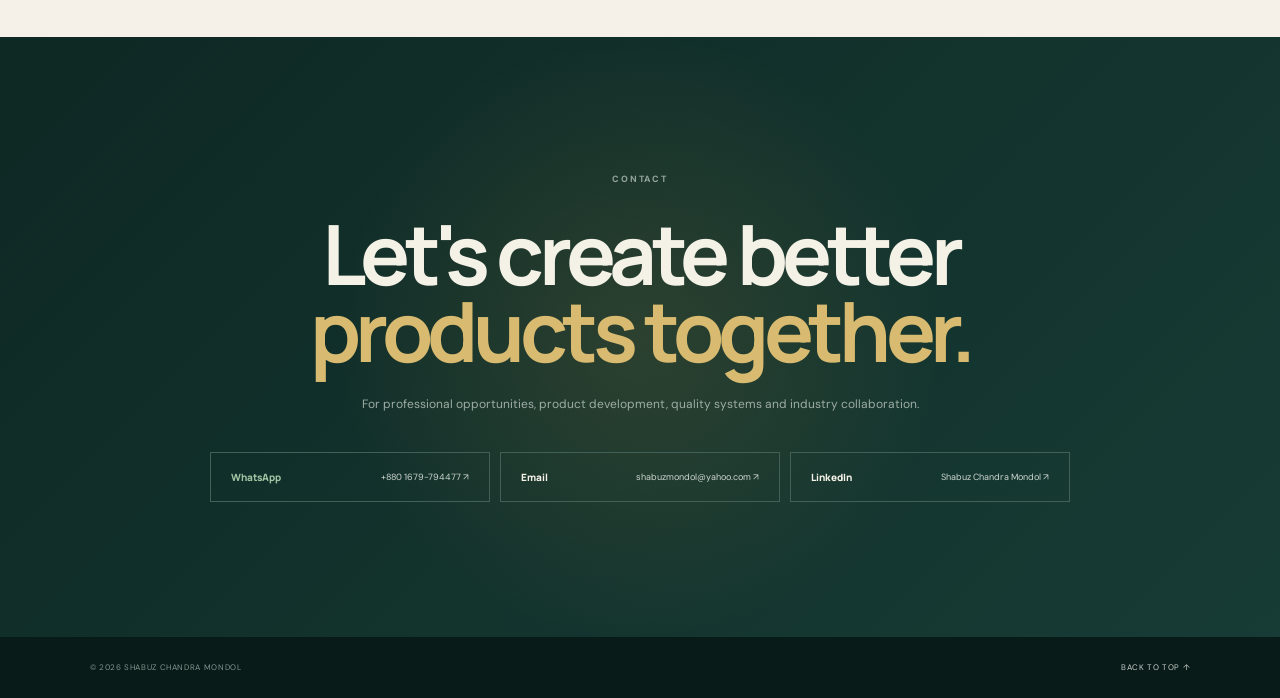
==== commit 7dfafdcd: "Update profile title in index.html" ====
--- a/index.html
+++ b/index.html
@@ -49,7 +49,7 @@
     </div>
     <div class="hero-photo-wrap reveal">
       <div class="photo-frame">
-        <div class="photo-topline"><span>PROFILE / 01</span><span>TEXTILE ENGINEER</span></div>
+        <div class="photo-topline"><span>PROFILE</span><span>TEXTILE ENGINEER</span></div>
         <img src="shabuz.png" alt="Shabuz Chandra Mondol">
         <div class="photo-caption">QUALITY ASSURANCE<br><small>PRODUCT DEVELOPMENT · R&amp;D</small></div>
       </div>
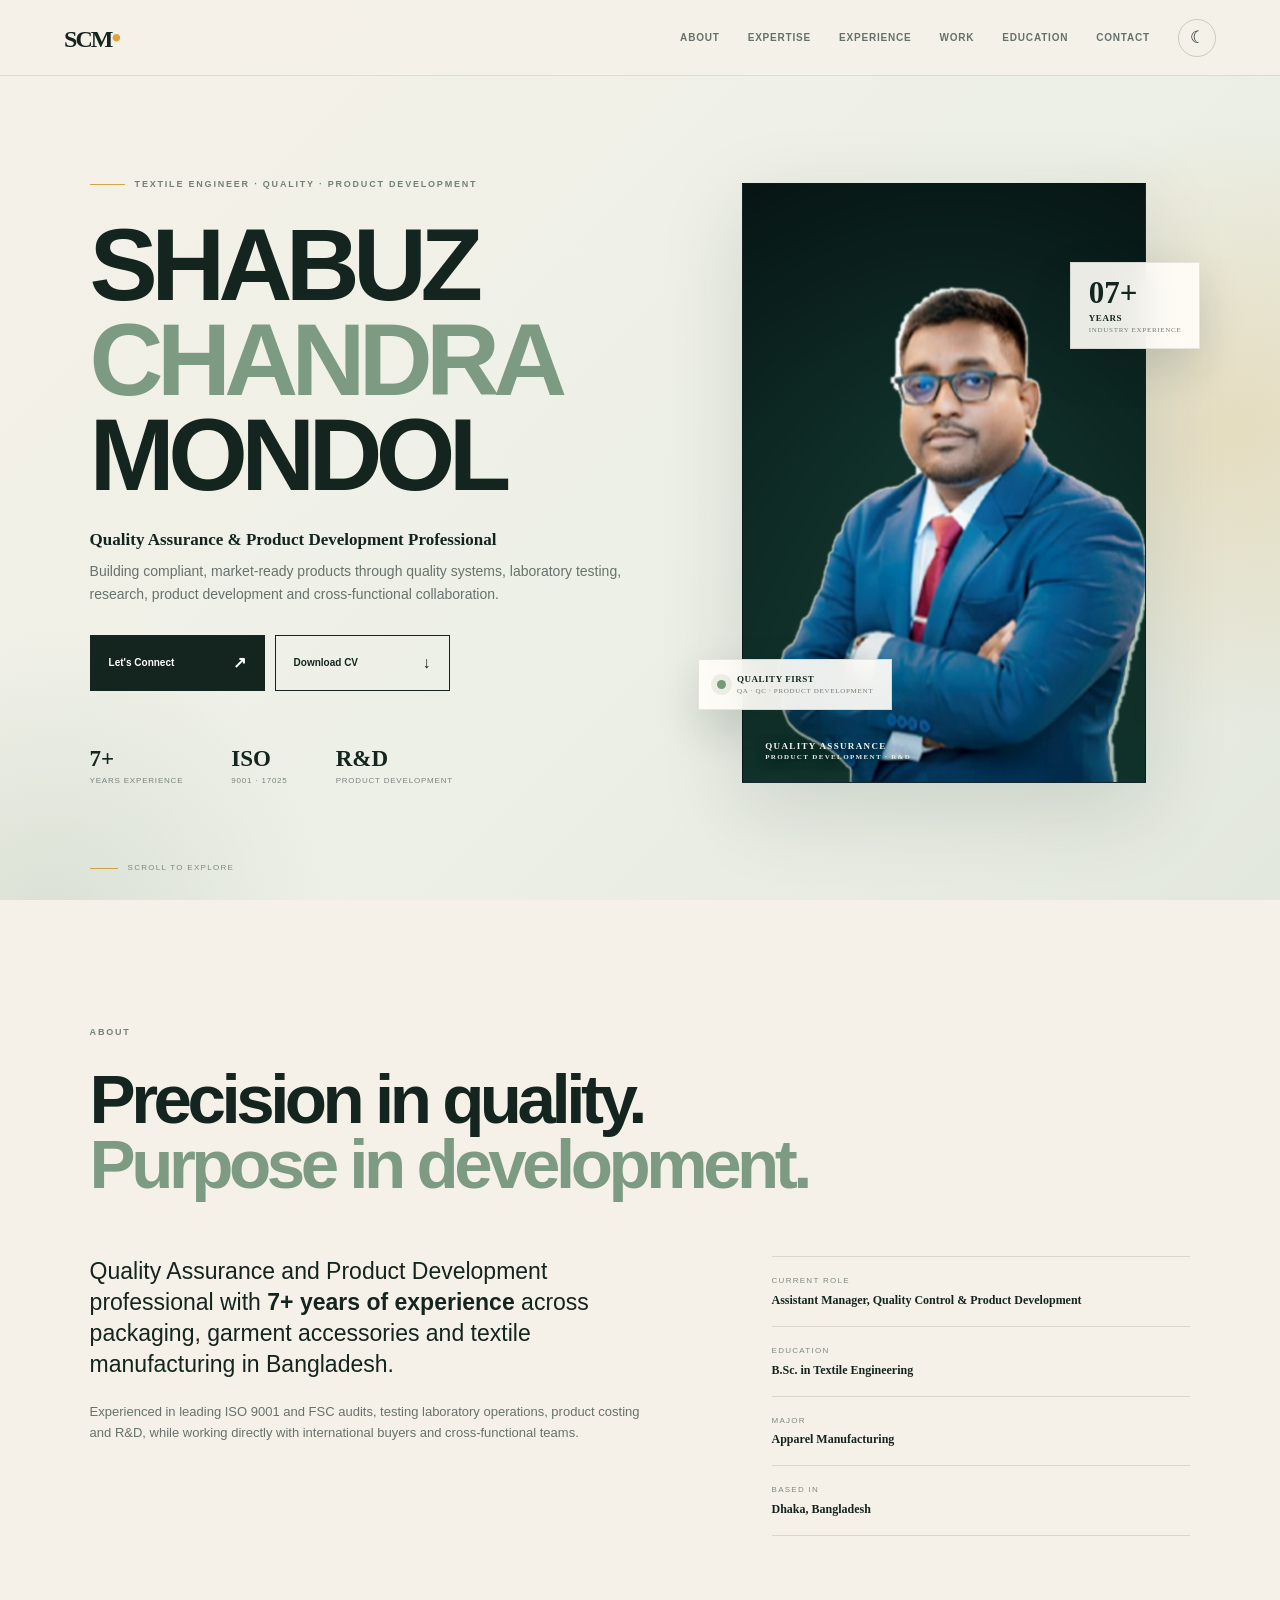
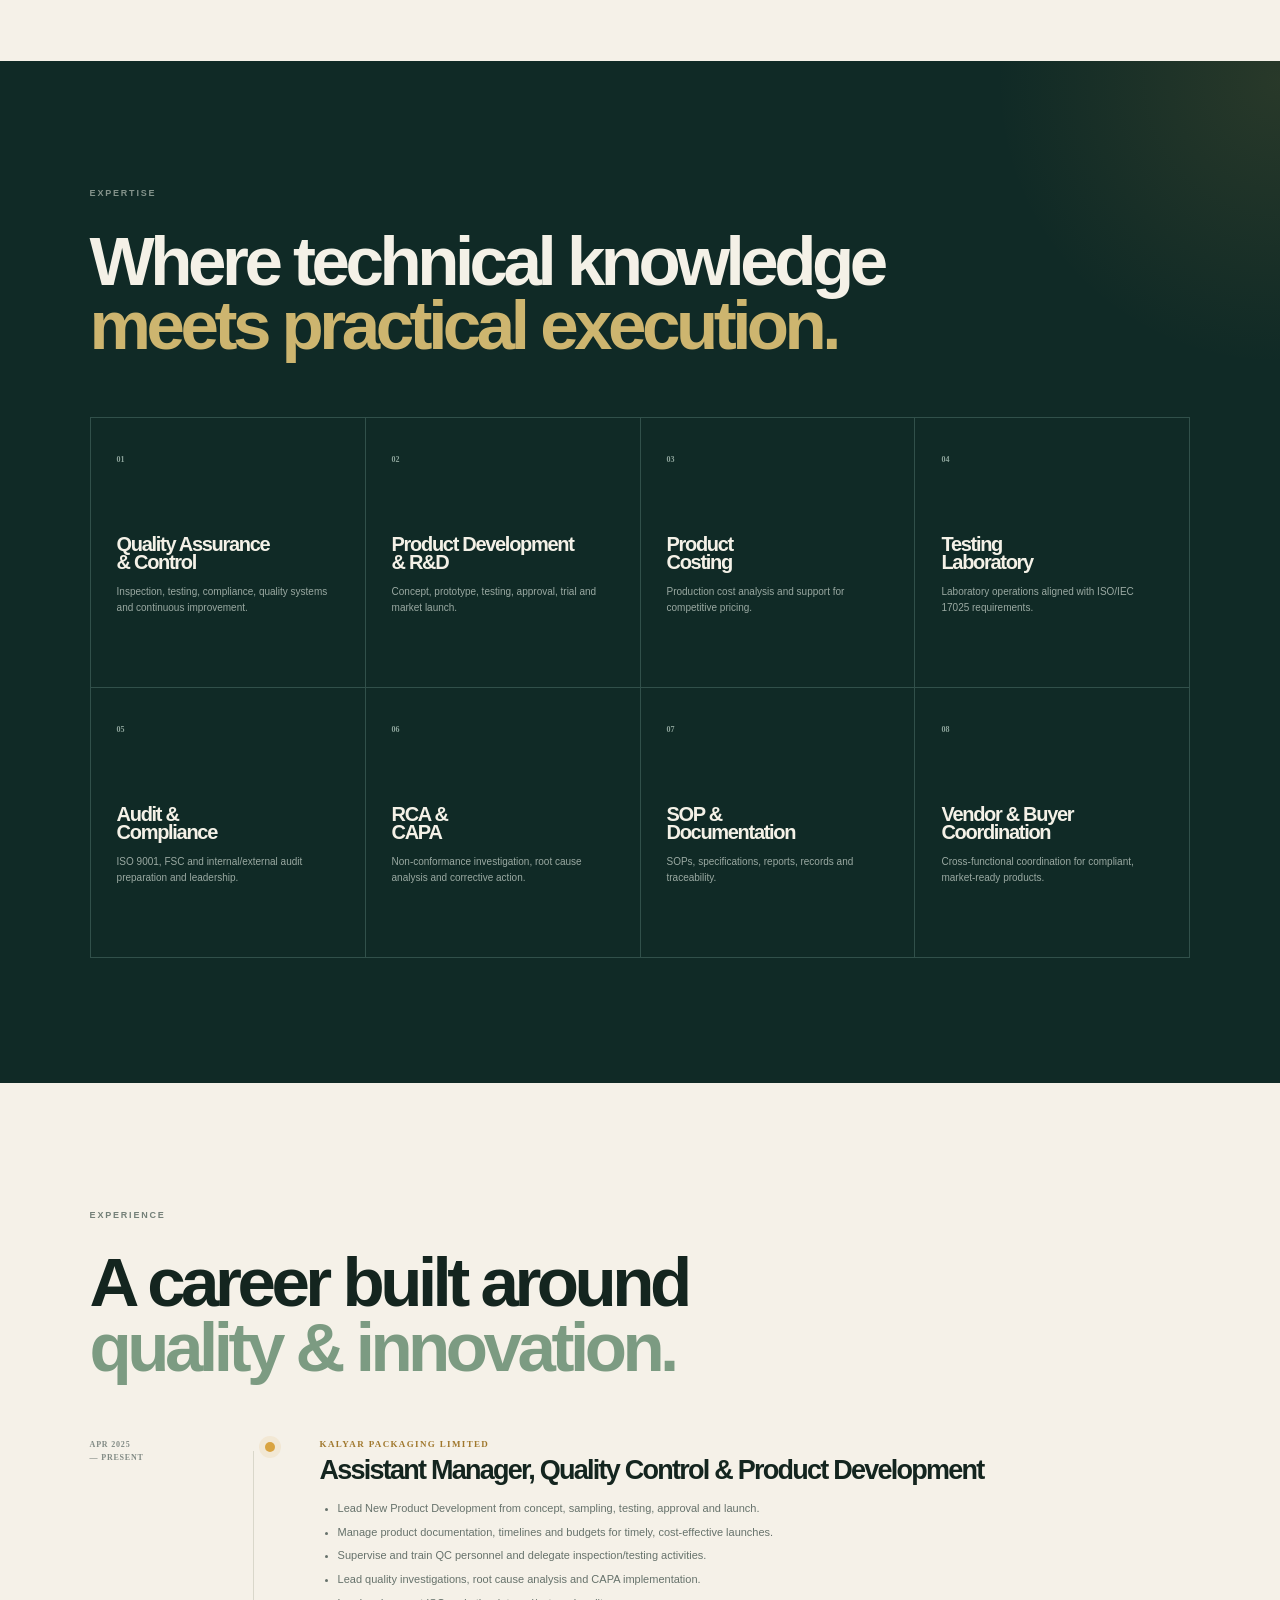
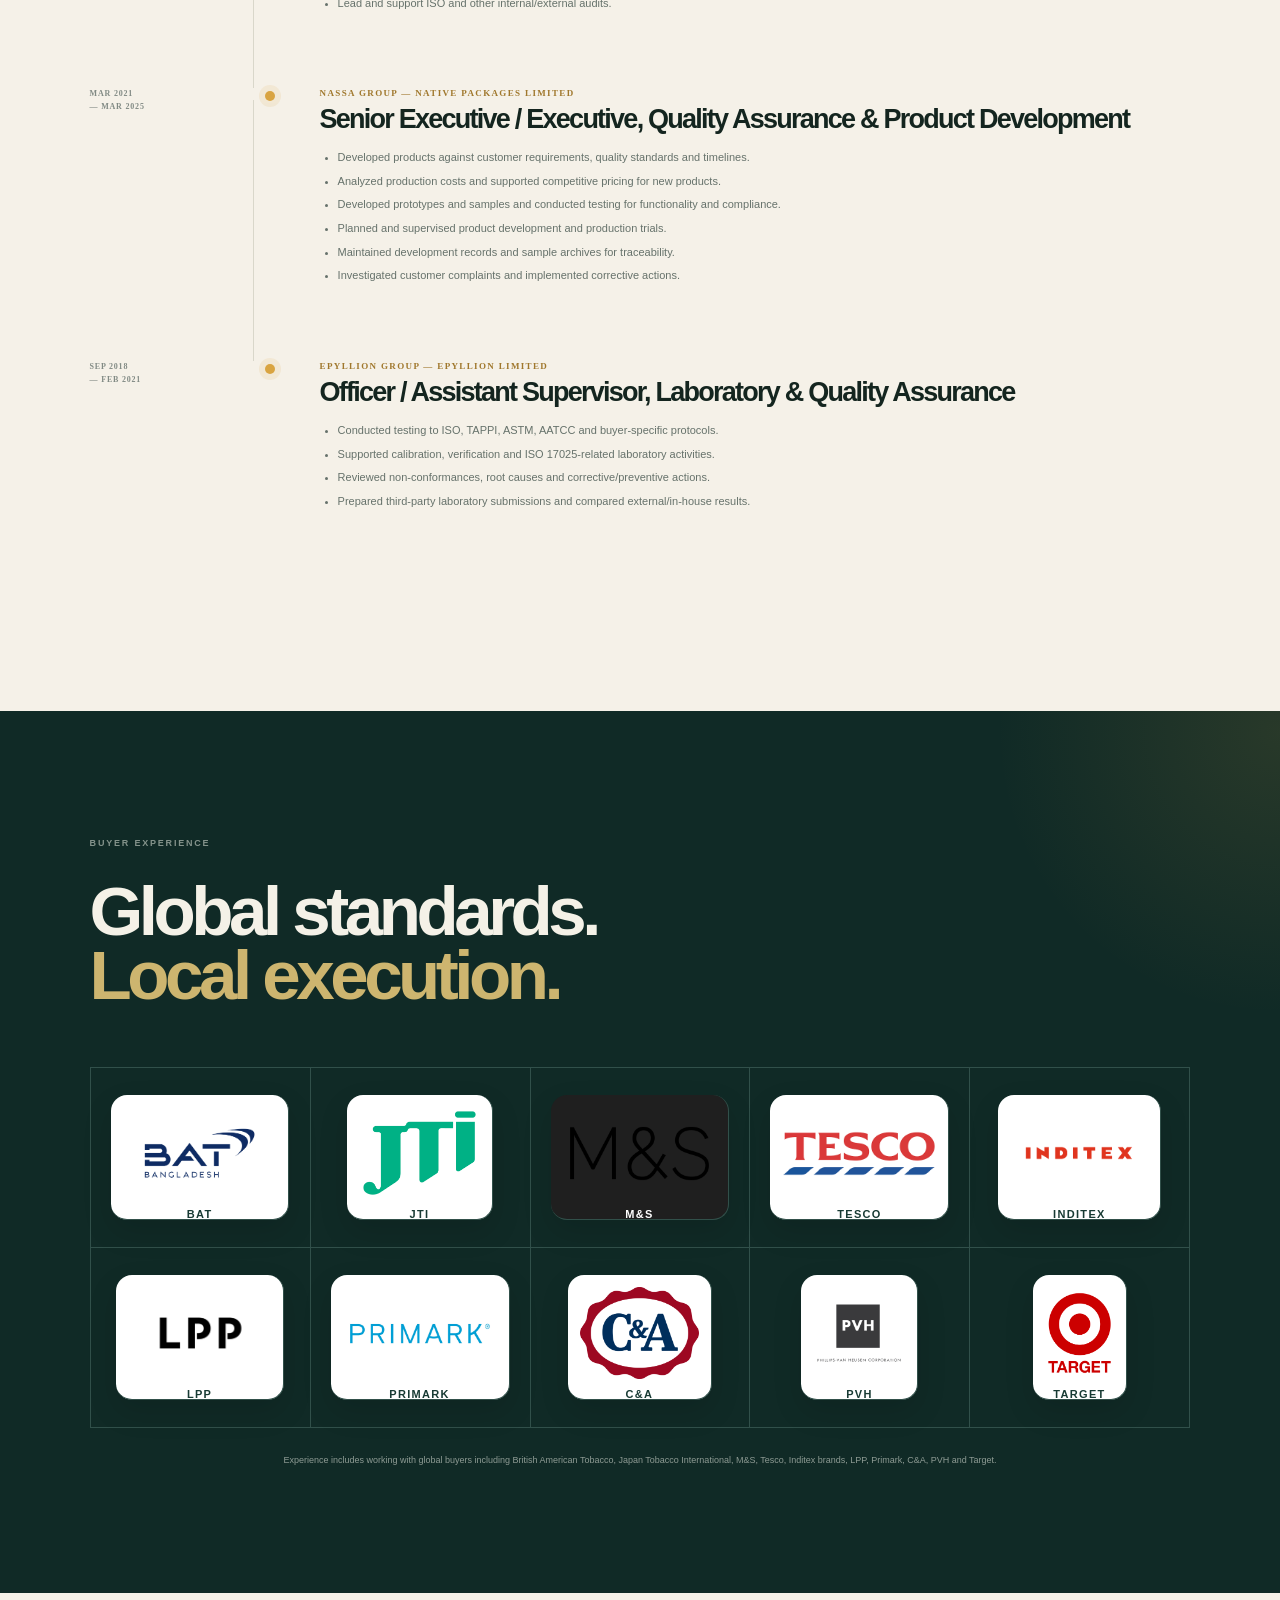
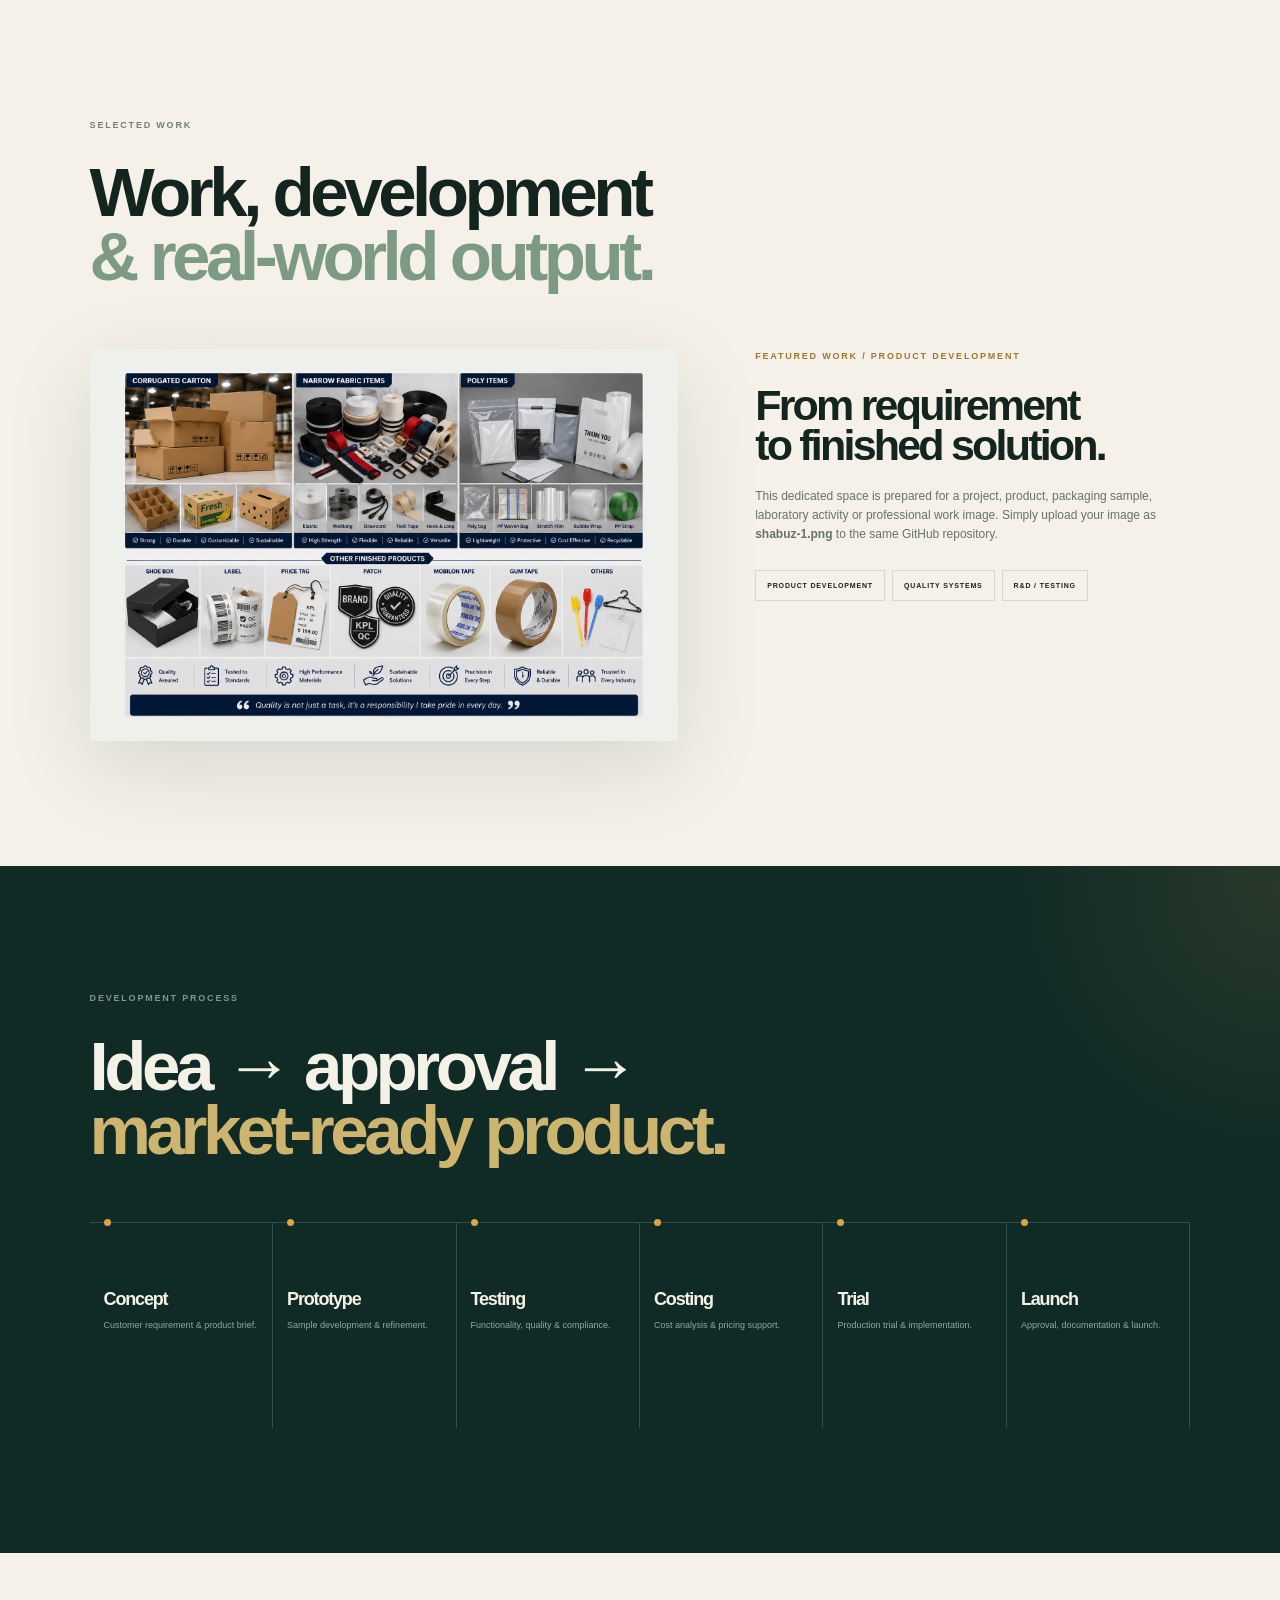
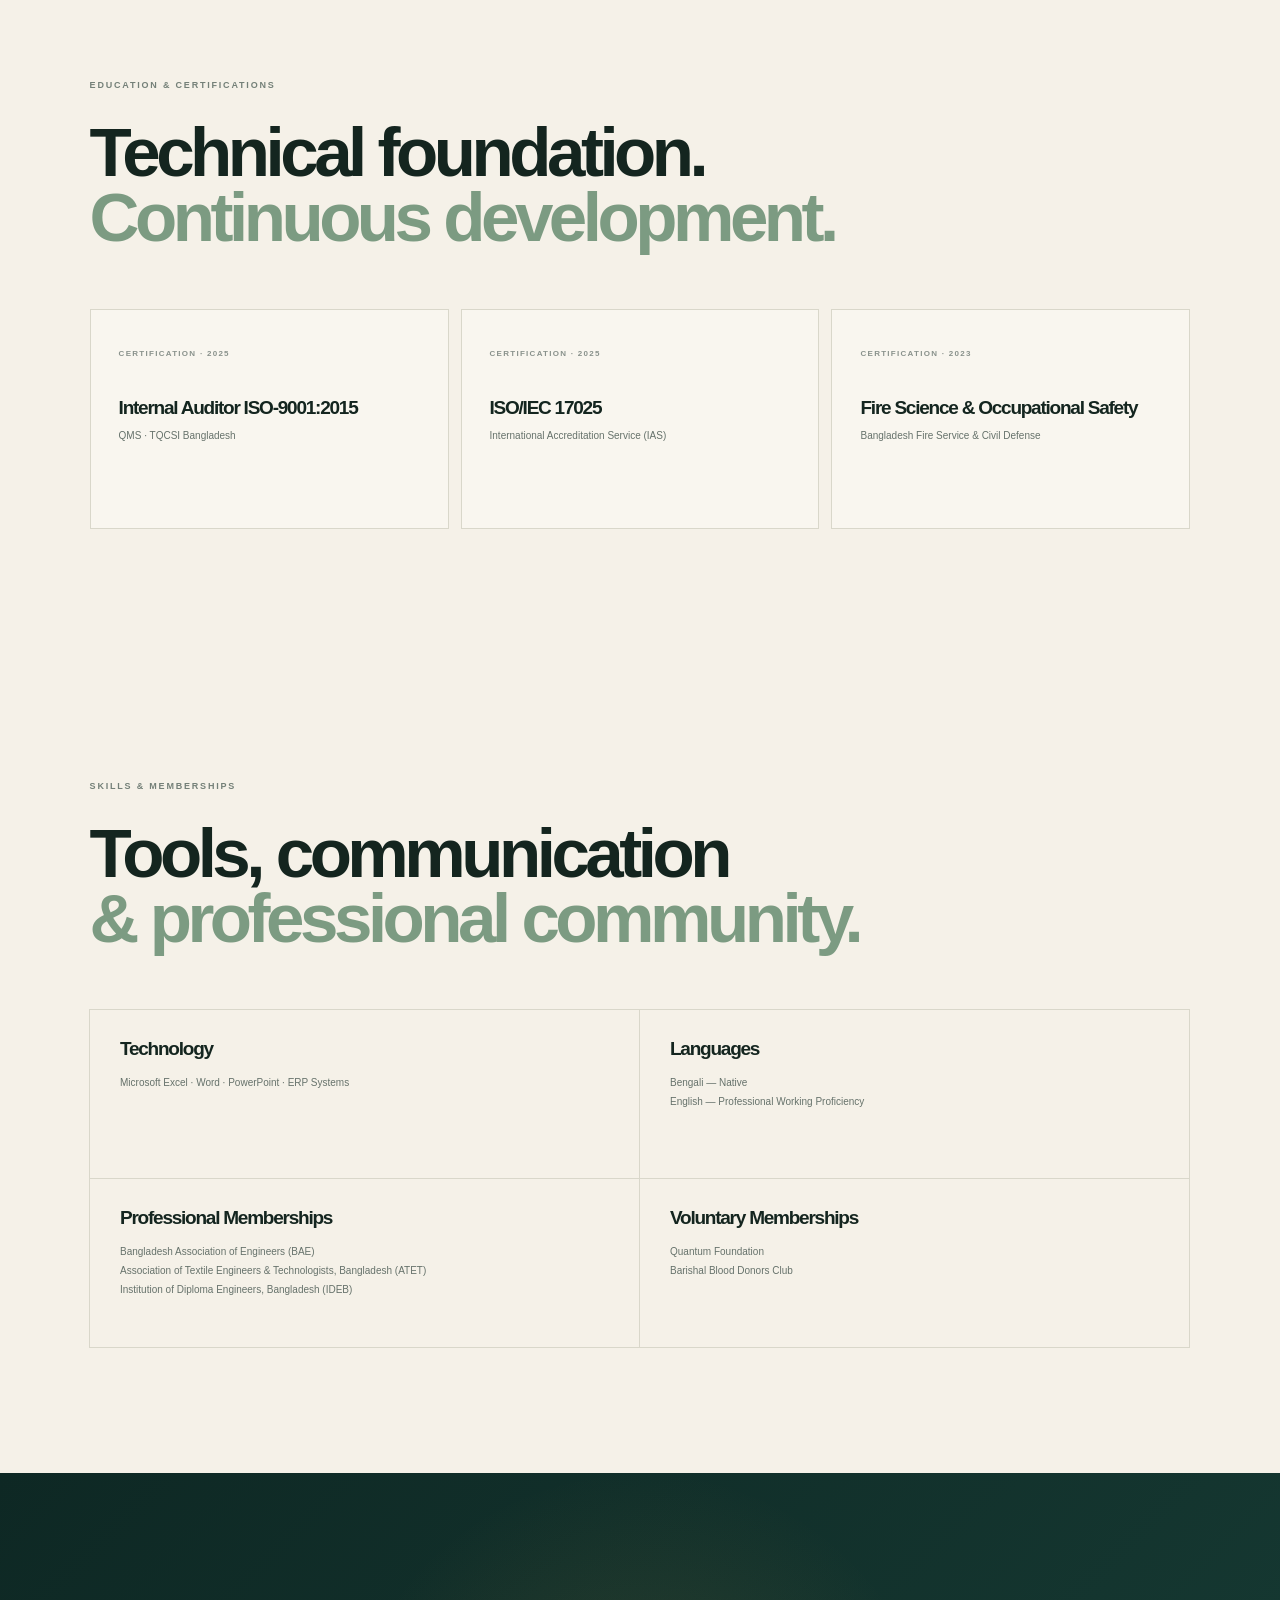
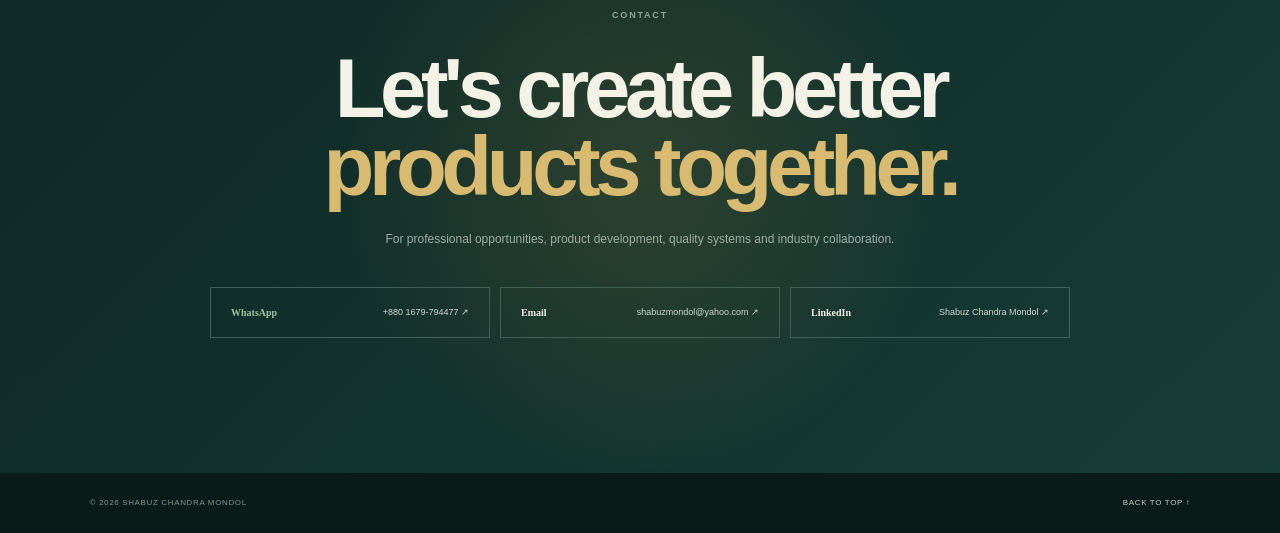
==== commit cf7cc7d1: "Add files via upload" ====
--- a/index.html
+++ b/index.html
@@ -9,16 +9,13 @@
 <meta property="og:title" content="Shabuz Chandra Mondol | Textile Engineer">
 <meta property="og:description" content="Quality Assurance, Product Development & R&D professional.">
 <title>Shabuz Chandra Mondol | Textile Engineer</title>
-<link rel="preconnect" href="https://fonts.googleapis.com">
-<link rel="preconnect" href="https://fonts.gstatic.com" crossorigin>
-<link href="https://fonts.googleapis.com/css2?family=DM+Sans:wght@400;500;600;700&family=Manrope:wght@500;600;700;800&display=swap" rel="stylesheet">
 <link rel="stylesheet" href="style.css">
 </head>
 <body>
 <div class="scroll-progress" id="scrollProgress"></div>
 
 <header class="site-header">
-  <a class="logo" href="#home">SHABUZ CHANDRA MONDOL<span>•</span></a>
+  <a class="logo" href="#home">SCM<span>•</span></a>
   <nav class="nav" id="nav">
     <a href="#about">About</a><a href="#expertise">Expertise</a><a href="#experience">Experience</a>
     <a href="#work">Work</a><a href="#education">Education</a><a href="#contact">Contact</a>
@@ -49,11 +46,9 @@
     </div>
     <div class="hero-photo-wrap reveal">
       <div class="photo-frame">
-        <div class="photo-topline"><span>PROFILE</span><span>TEXTILE ENGINEER</span></div>
         <img src="shabuz.png" alt="Shabuz Chandra Mondol">
         <div class="photo-caption">QUALITY ASSURANCE<br><small>PRODUCT DEVELOPMENT · R&amp;D</small></div>
       </div>
-      <div class="orbit orbit-one"></div><div class="orbit orbit-two"></div>
       <div class="badge badge-quality"><i></i><span>QUALITY FIRST<small>QA · QC · PRODUCT DEVELOPMENT</small></span></div>
       <div class="badge badge-years"><b>07+</b><span>YEARS<small>INDUSTRY EXPERIENCE</small></span></div>
     </div>
@@ -119,16 +114,16 @@
   <div class="section-label reveal">BUYER EXPERIENCE</div>
   <div class="split-heading reveal"><h2>Global standards.<br><span>Local execution.</span></h2></div>
   <div class="buyer-wall reveal">
-  <div class="buyer-logo"><div class="logo-frame"><img src="https://www.batbangladesh.com/who-we-are/our-corporate-logo/_jcr_content/root/batcom_container/batcom_content_container/batcom_image.coreimg.png/1730183856194/bat-bangladesh-logo.png" alt="BAT Bangladesh"><span>BAT</span></div></div>
-  <div class="buyer-logo"><div class="logo-frame"><img src="https://upload.wikimedia.org/wikipedia/commons/thumb/1/17/JTI_Logo.svg/250px-JTI_Logo.svg.png" alt="JTI"><span>JTI</span></div></div>
-  <div class="buyer-logo"><div class="logo-frame dark-logo"><img src="https://archive.marksandspencer.com/wp-content/uploads/2022/12/MS-logo-white-on-black-1024x683.jpg" alt="Marks & Spencer"><span>M&amp;S</span></div></div>
-  <div class="buyer-logo"><div class="logo-frame"><img src="https://logos-world.net/wp-content/uploads/2022/04/Tesco-Logo.jpg" alt="Tesco"><span>TESCO</span></div></div>
-  <div class="buyer-logo"><div class="logo-frame"><img src="https://logowik.com/content/uploads/images/inditex9641.logowik.com.webp" alt="Inditex"><span>INDITEX</span></div></div>
-  <div class="buyer-logo"><div class="logo-frame"><img src="https://upload.wikimedia.org/wikipedia/commons/8/83/LPP_LOGO.jpg" alt="LPP"><span>LPP</span></div></div>
-  <div class="buyer-logo"><div class="logo-frame"><img src="https://encrypted-tbn0.gstatic.com/images?q=tbn:ANd9GcToRlTgEMeRYy1P98-1CJNBzaOjTSHf4DUNT8BsRCJYsfz1avzakdXmsxZU&s=10" alt="Primark"><span>PRIMARK</span></div></div>
-  <div class="buyer-logo"><div class="logo-frame"><img src="https://encrypted-tbn0.gstatic.com/images?q=tbn:ANd9GcT7C91GDXeUyHa96920IZYm7gpUqFaiSnBFMZN1KJ-u_VXXMzPi8UeS4-c&s=10" alt="C&A"><span>C&amp;A</span></div></div>
-  <div class="buyer-logo"><div class="logo-frame"><img src="https://encrypted-tbn0.gstatic.com/images?q=tbn:ANd9GcQEue3JTMeRtXM-7qJiJ9tGmUwlE0nXF7auA2nfrfd2iA&s=10" alt="PVH"><span>PVH</span></div></div>
-  <div class="buyer-logo"><div class="logo-frame"><img src="https://encrypted-tbn0.gstatic.com/images?q=tbn:ANd9GcS0ZPsY_NplzbVUlmZcbDfGohLtJEh0fB21f4_f-UMQ1taBt-cetvZr66sB&s=10" alt="Target"><span>TARGET</span></div></div>
+  <div class="buyer-logo"><div class="logo-frame"><img src="bat.png" alt="BAT Bangladesh"><span>BAT</span></div></div>
+  <div class="buyer-logo"><div class="logo-frame"><img src="jti.png" alt="JTI"><span>JTI</span></div></div>
+  <div class="buyer-logo"><div class="logo-frame dark-logo"><img src="marks-and-spencer.png" alt="Marks & Spencer"><span>M&amp;S</span></div></div>
+  <div class="buyer-logo"><div class="logo-frame"><img src="tesco.png" alt="Tesco"><span>TESCO</span></div></div>
+  <div class="buyer-logo"><div class="logo-frame"><img src="inditex.png" alt="Inditex"><span>INDITEX</span></div></div>
+  <div class="buyer-logo"><div class="logo-frame"><img src="lpp.png" alt="LPP"><span>LPP</span></div></div>
+  <div class="buyer-logo"><div class="logo-frame"><img src="primark.png" alt="Primark"><span>PRIMARK</span></div></div>
+  <div class="buyer-logo"><div class="logo-frame"><img src="c-and-a.png" alt="C&A"><span>C&amp;A</span></div></div>
+  <div class="buyer-logo"><div class="logo-frame"><img src="pvh.png" alt="PVH"><span>PVH</span></div></div>
+  <div class="buyer-logo"><div class="logo-frame"><img src="target.png" alt="Target"><span>TARGET</span></div></div>
 </div>
   <p class="buyer-note reveal">Experience includes working with global buyers including British American Tobacco, Japan Tobacco International, M&amp;S, Tesco, Inditex brands, LPP, Primark, C&amp;A, PVH and Target.</p>
 </section>
--- a/style.css
+++ b/style.css
@@ -20,7 +20,7 @@
 .expertise-grid{display:grid;grid-template-columns:repeat(4,1fr);max-width:1300px;border-left:1px solid #31504a;border-top:1px solid #31504a}.expertise-card{min-height:270px;padding:26px;border-right:1px solid #31504a;border-bottom:1px solid #31504a;transition:.35s}.expertise-card:hover{background:#173b35;transform:translateY(-4px)}.expertise-card small{font:800 8px Manrope;color:#8da49b}.expertise-card h3{font-size:20px;margin-top:65px}.expertise-card p{font-size:10px;color:#9aa9a2;margin-top:12px;max-width:230px}
 .career{max-width:1150px;margin:auto}.career-row{display:grid;grid-template-columns:150px 30px 1fr;gap:25px;position:relative;padding-bottom:70px}.career-row:not(:last-child):after{content:"";position:absolute;left:163px;top:12px;bottom:0;width:1px;background:var(--line)}.career-year{font:800 8px Manrope;letter-spacing:.1em;color:#818a84;line-height:1.6}.career-marker{width:10px;height:10px;border-radius:50%;background:var(--accent);margin-top:3px;z-index:2;box-shadow:0 0 0 6px rgba(217,164,65,.12)}.company{font:800 9px Manrope;letter-spacing:.15em;color:#a0782d}.career-body h3{font-size:27px;margin:9px 0 17px}.career-body ul{padding-left:18px;color:var(--muted);font-size:11px}.career-body li{margin:6px 0}
 .buyer-wall{max-width:1200px;margin:auto;display:grid;grid-template-columns:repeat(5,1fr);border-top:1px solid #31504a;border-left:1px solid #31504a}.buyer-wall div{height:125px;display:grid;place-items:center;border-right:1px solid #31504a;border-bottom:1px solid #31504a;font:800 14px Manrope;color:#dbe3dc;letter-spacing:.05em;transition:.3s}.buyer-wall div:hover{background:#173b35;color:#e1bd69}.buyer-note{max-width:900px;margin:25px auto 0;text-align:center;color:#8e9b94;font-size:9px}
-.featured-work{max-width:1250px;margin:auto;display:grid;grid-template-columns:minmax(0,1.15fr) minmax(0,.85fr);gap:4vw;align-items:center}.work-image{width:100%;aspect-ratio:3/2;height:auto;min-width:0;background:#dfe4dc;position:relative;overflow:hidden;box-shadow:var(--shadow);display:grid;place-items:center}.work-image img{display:block;width:100%;height:100%;max-width:100%;object-fit:contain;object-position:center;position:relative;z-index:2}.image-placeholder{position:absolute;inset:0;display:flex;flex-direction:column;align-items:center;justify-content:center;color:#728078;border:1px dashed #aab4ab;background:linear-gradient(135deg,#e8ece5,#d7dfd5)}.image-placeholder span{font:800 38px Manrope;letter-spacing:-.06em}.image-placeholder small{font-size:8px;letter-spacing:.2em;margin-top:6px}.work-image:not(.empty-image) .image-placeholder{display:none}.image-index{position:absolute;right:16px;top:16px;z-index:4;background:var(--dark);color:#fff;padding:8px 11px;font:800 8px Manrope}.work-tag{color:#a0782d}.work-copy h3{font-size:43px;margin:22px 0}.work-copy>p{font-size:12px;color:var(--muted);max-width:500px}.work-points{display:flex;flex-wrap:wrap;gap:7px;margin-top:25px}.work-points span{border:1px solid var(--line);padding:9px 11px;font-size:7px;font-weight:800;letter-spacing:.12em}
+.featured-work{max-width:1250px;margin:auto;display:grid;grid-template-columns:1.15fr .85fr;gap:6vw;align-items:center}.work-image{height:540px;background:#dfe4dc;position:relative;overflow:hidden;box-shadow:var(--shadow);display:grid;place-items:center}.work-image img{width:100%;height:100%;object-fit:cover;position:relative;z-index:2}.image-placeholder{position:absolute;inset:0;display:flex;flex-direction:column;align-items:center;justify-content:center;color:#728078;border:1px dashed #aab4ab;background:linear-gradient(135deg,#e8ece5,#d7dfd5)}.image-placeholder span{font:800 38px Manrope;letter-spacing:-.06em}.image-placeholder small{font-size:8px;letter-spacing:.2em;margin-top:6px}.work-image:not(.empty-image) .image-placeholder{display:none}.image-index{position:absolute;right:16px;top:16px;z-index:4;background:var(--dark);color:#fff;padding:8px 11px;font:800 8px Manrope}.work-tag{color:#a0782d}.work-copy h3{font-size:43px;margin:22px 0}.work-copy>p{font-size:12px;color:var(--muted);max-width:500px}.work-points{display:flex;flex-wrap:wrap;gap:7px;margin-top:25px}.work-points span{border:1px solid var(--line);padding:9px 11px;font-size:7px;font-weight:800;letter-spacing:.12em}
 .process-grid{display:grid;grid-template-columns:repeat(6,1fr);border-top:1px solid #31504a}.process-card{padding:23px 14px;min-height:205px;border-right:1px solid #31504a;position:relative}.process-card:before{content:"";position:absolute;top:-4px;left:14px;width:7px;height:7px;border-radius:50%;background:var(--accent)}.process-card b{font:800 8px Manrope;color:#82968d}.process-card h3{font-size:18px;margin-top:45px}.process-card p{font-size:9px;color:#95a69e;margin-top:10px}
 .education-grid{display:grid;grid-template-columns:repeat(3,1fr);gap:12px;max-width:1300px}.edu-card{border:1px solid var(--line);padding:28px;min-height:220px;transition:.3s;background:rgba(255,253,248,.4)}.edu-card:hover{transform:translateY(-4px);background:var(--paper);box-shadow:0 15px 40px rgba(15,35,29,.07)}.edu-card small{font-size:8px;letter-spacing:.16em;color:#8a928c;font-weight:800}.edu-card h3{font-size:19px;margin:35px 0 12px}.edu-card p{font-size:10px;color:var(--muted)}.edu-card b,.edu-card em{display:block;font:800 9px Manrope;margin-top:16px}.edu-card em{font-style:normal;color:#858e87;margin-top:4px}
 .skills-grid{max-width:1100px;margin:auto;display:grid;grid-template-columns:1fr 1fr}.skill-card{padding:30px;border:1px solid var(--line);margin:-1px 0 0 -1px;min-height:170px}.skill-card h3{font-size:19px;margin-bottom:15px}.skill-card p{font-size:10px;color:var(--muted);line-height:1.9}
@@ -106,7 +106,17 @@
   .work-image{min-height:auto;aspect-ratio:3/2;padding:12px}
 }
 
-/* Prevent the featured image from intruding into the text column */
-.featured-work > *{min-width:0;}
-.work-copy{min-width:0;overflow-wrap:anywhere;}
-@media (max-width:1050px){.featured-work{grid-template-columns:1fr;gap:35px}.work-image{max-width:100%;}}
+
+/* User-requested final fixes */
+.photo-frame{
+  background:linear-gradient(145deg,#182b32 0%,#0d1c25 55%,#071118 100%);
+  overflow:hidden;
+}
+.photo-frame:before{display:none;}
+.photo-frame img{object-fit:cover;object-position:center bottom;mix-blend-mode:normal;}
+.orbit,.photo-topline{display:none !important;}
+.featured-work{align-items:start;}
+.work-image{width:100%;max-height:540px;min-height:0;aspect-ratio:3 / 2;overflow:hidden;}
+.work-image > img{object-fit:contain !important;object-position:center center;max-width:100%;max-height:100%;}
+.work-copy{min-width:0;position:relative;z-index:3;}
+@media(max-width:1050px){.work-image{max-height:none;min-height:0;}}
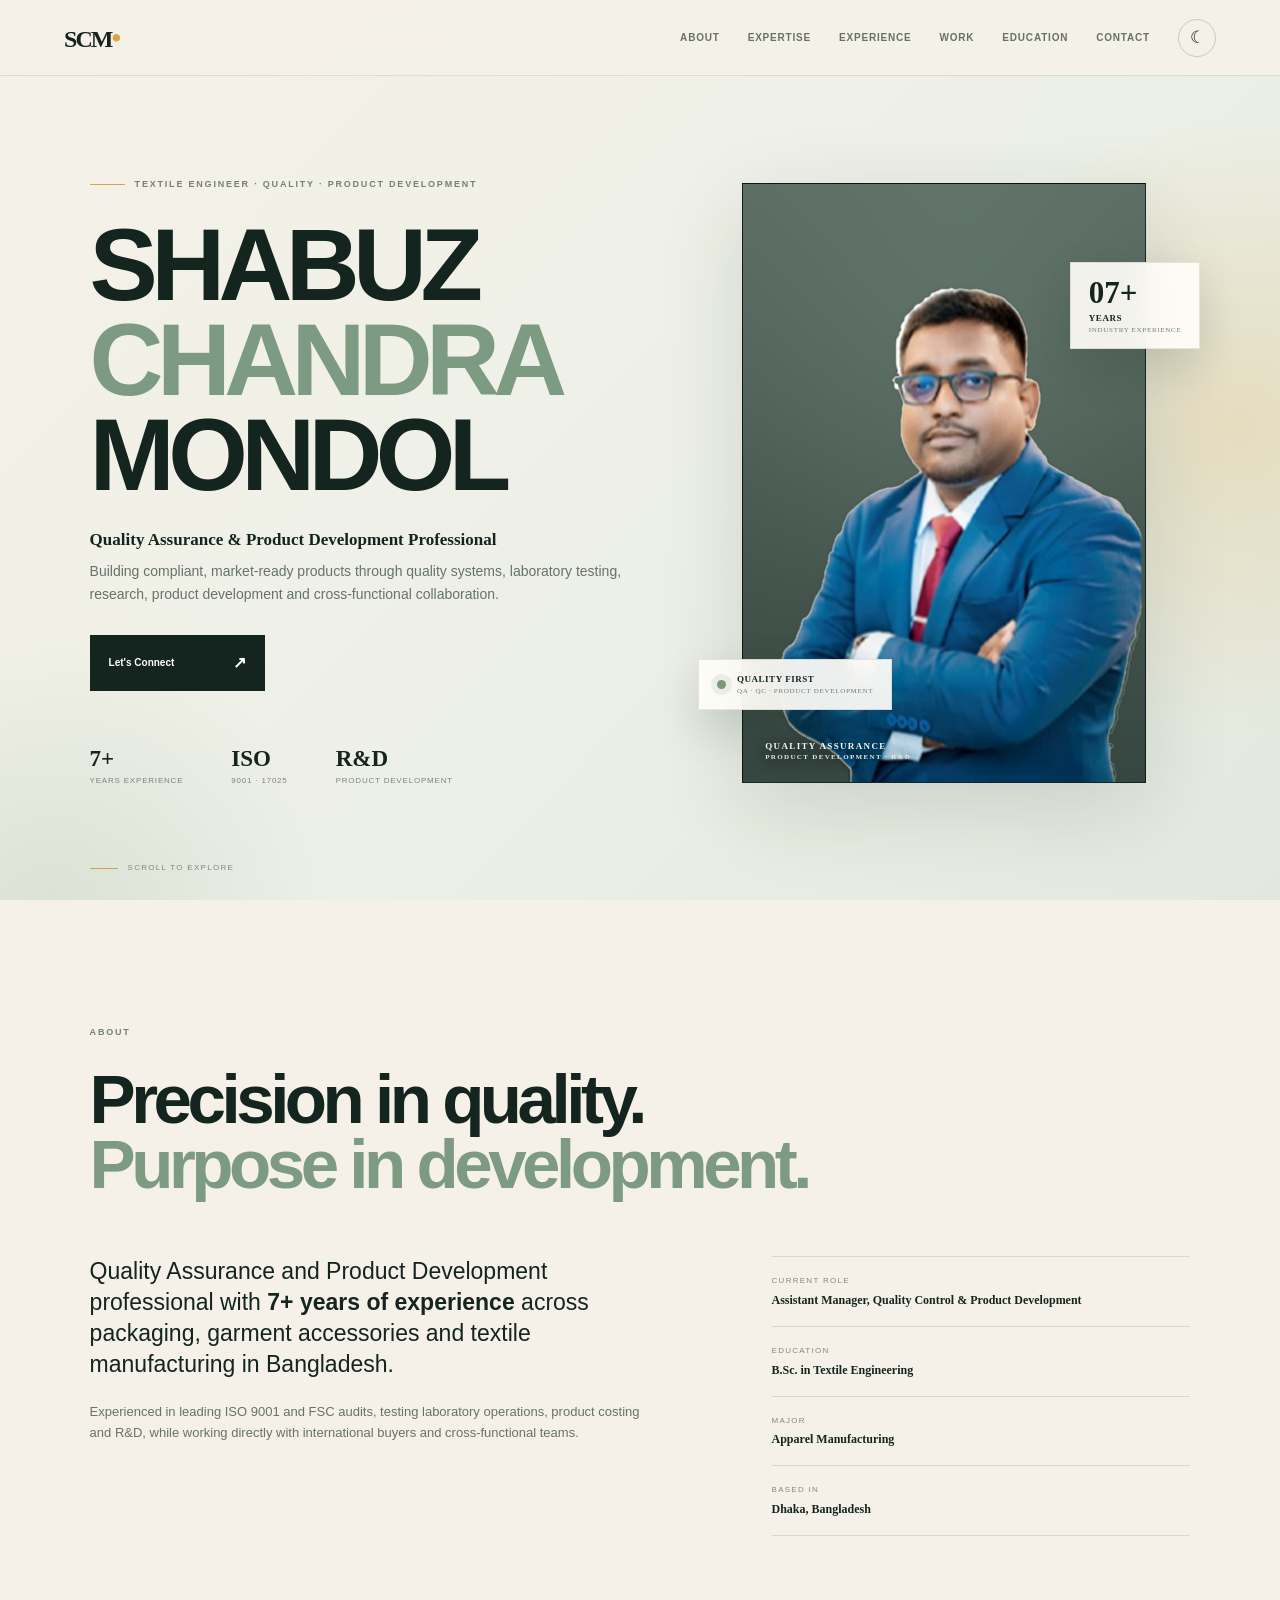
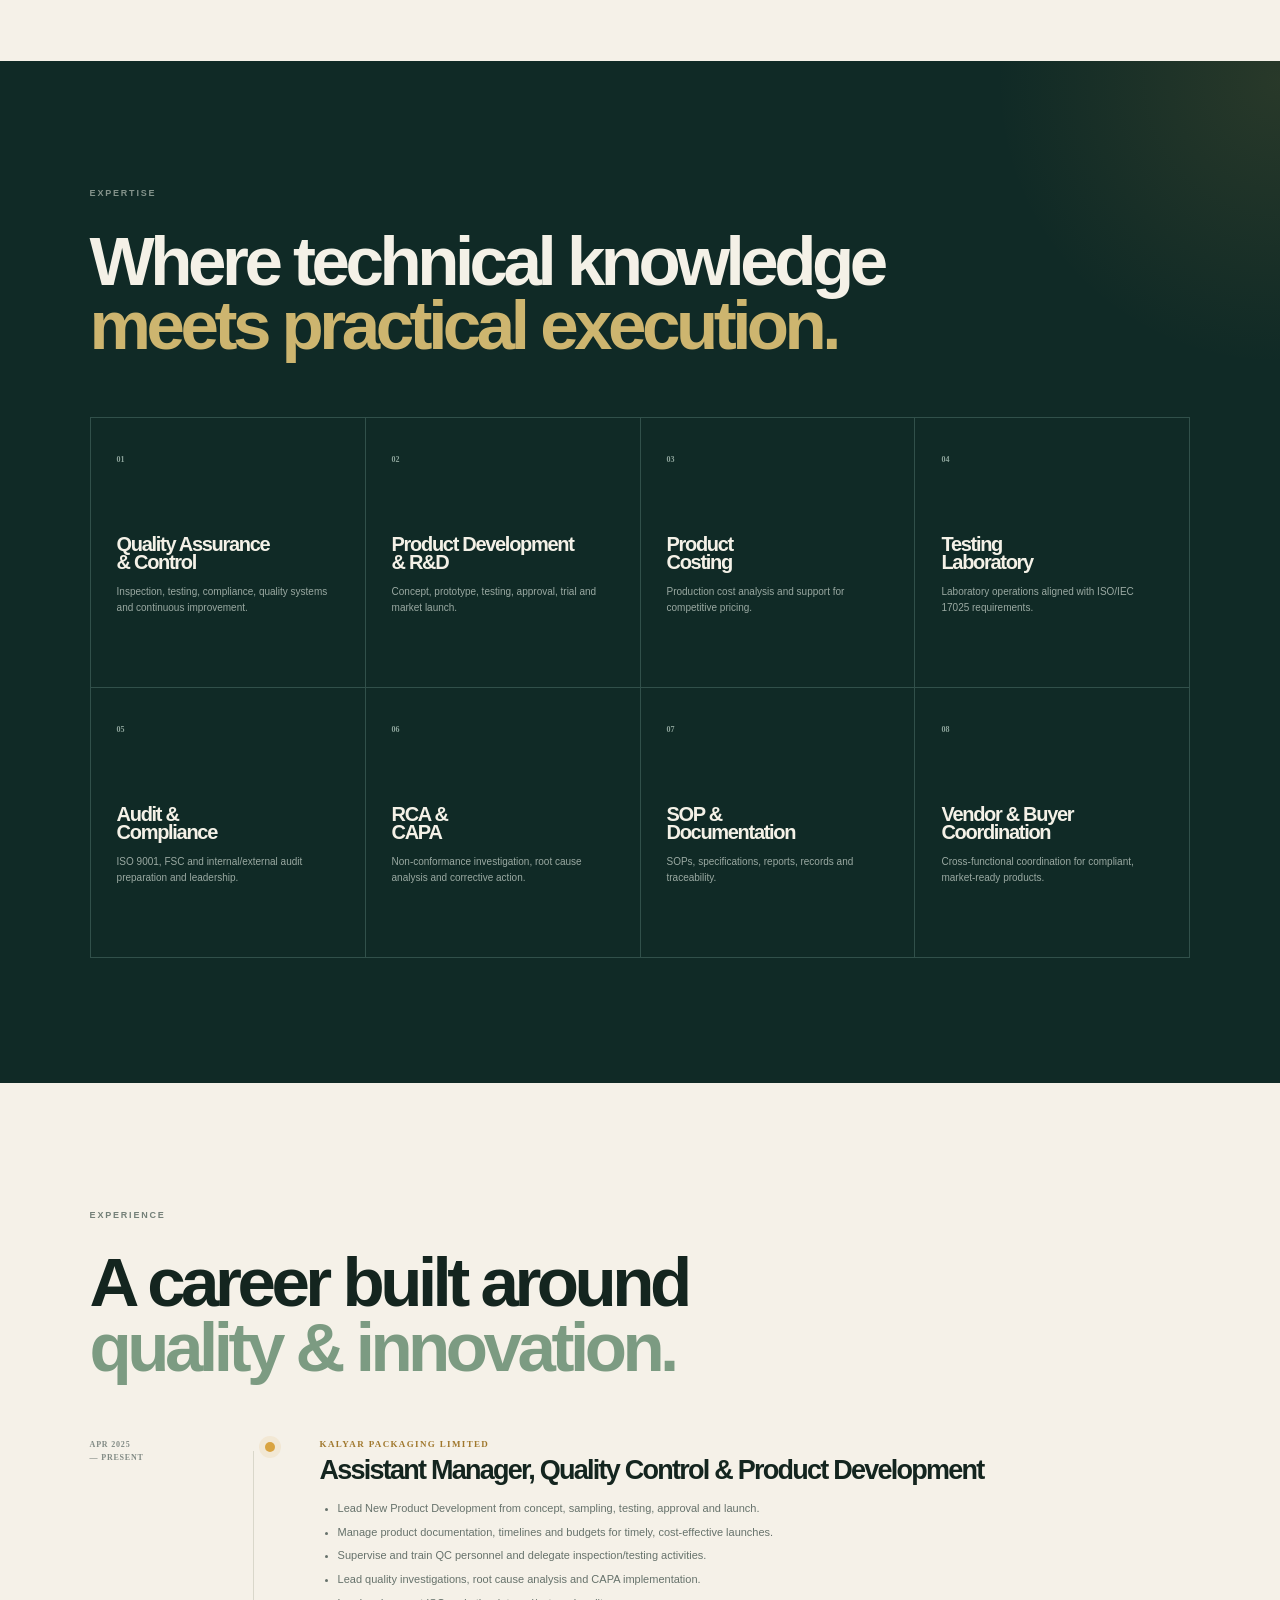
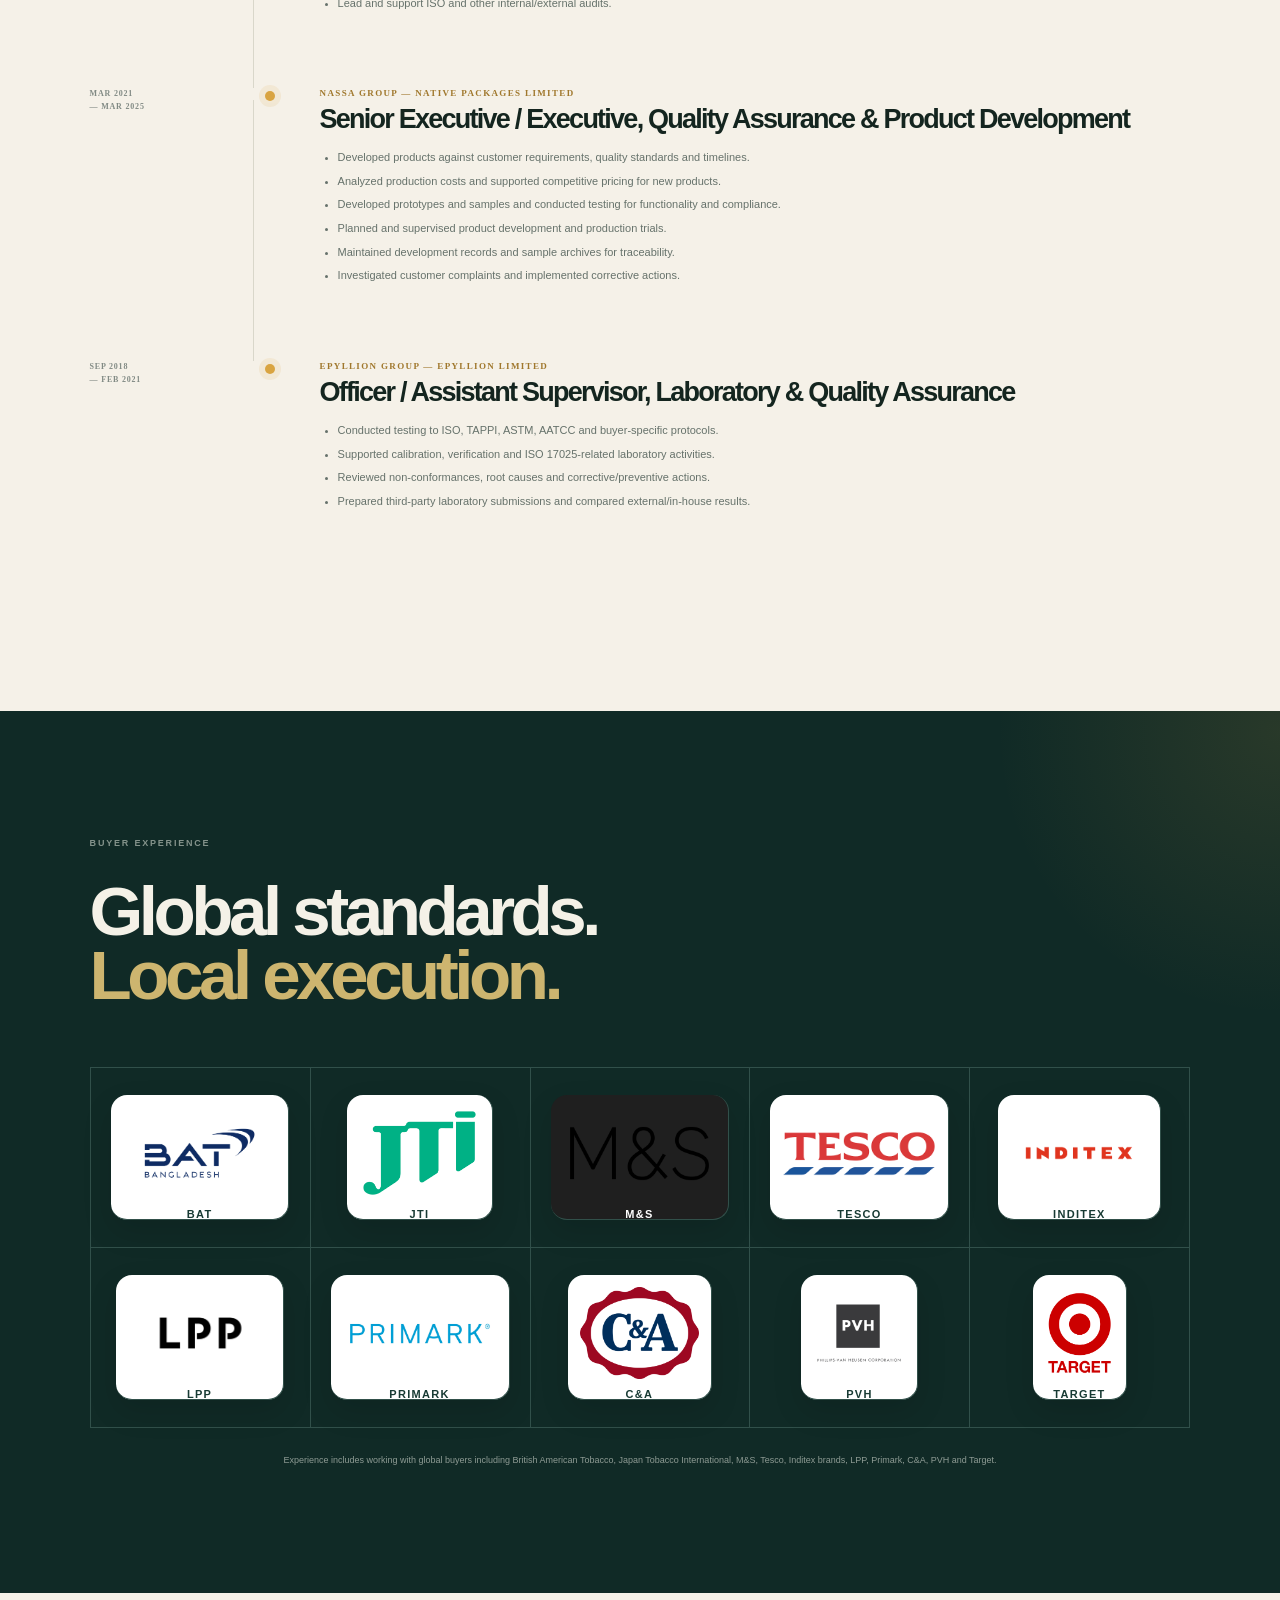
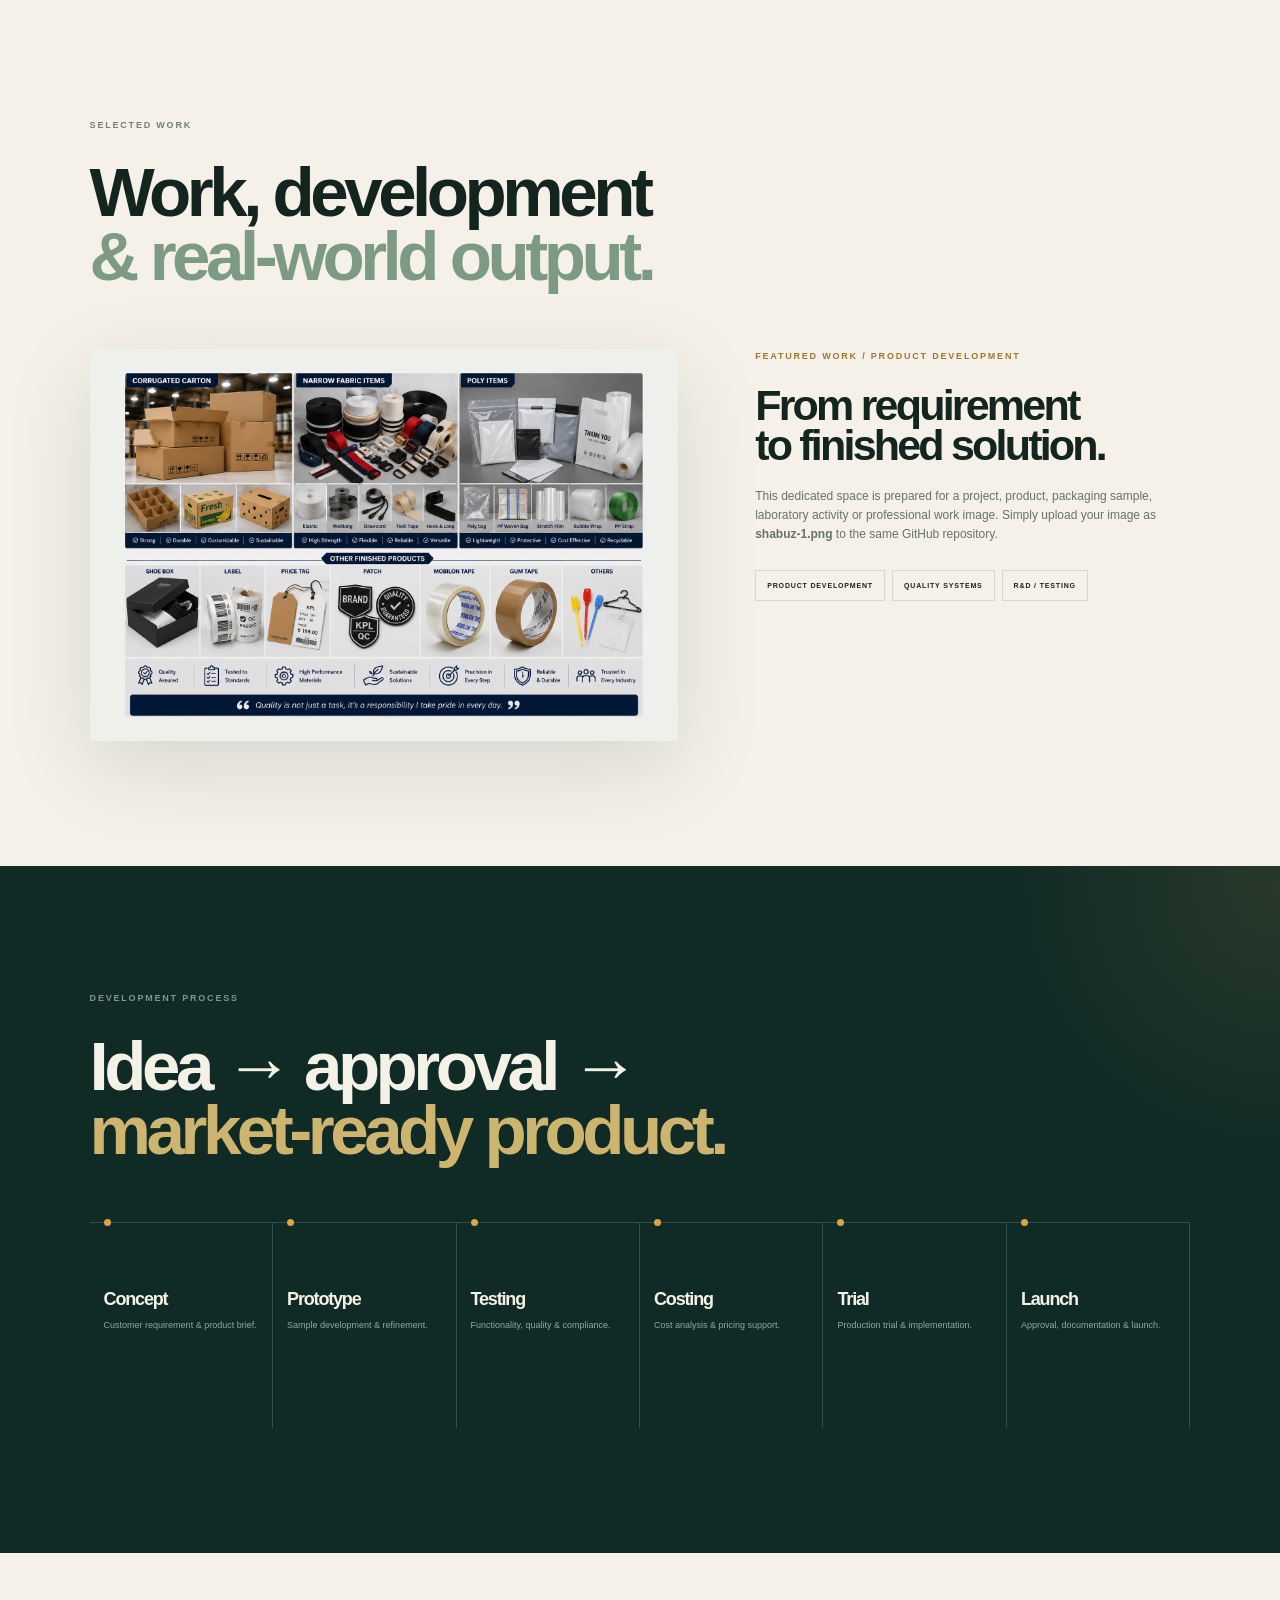
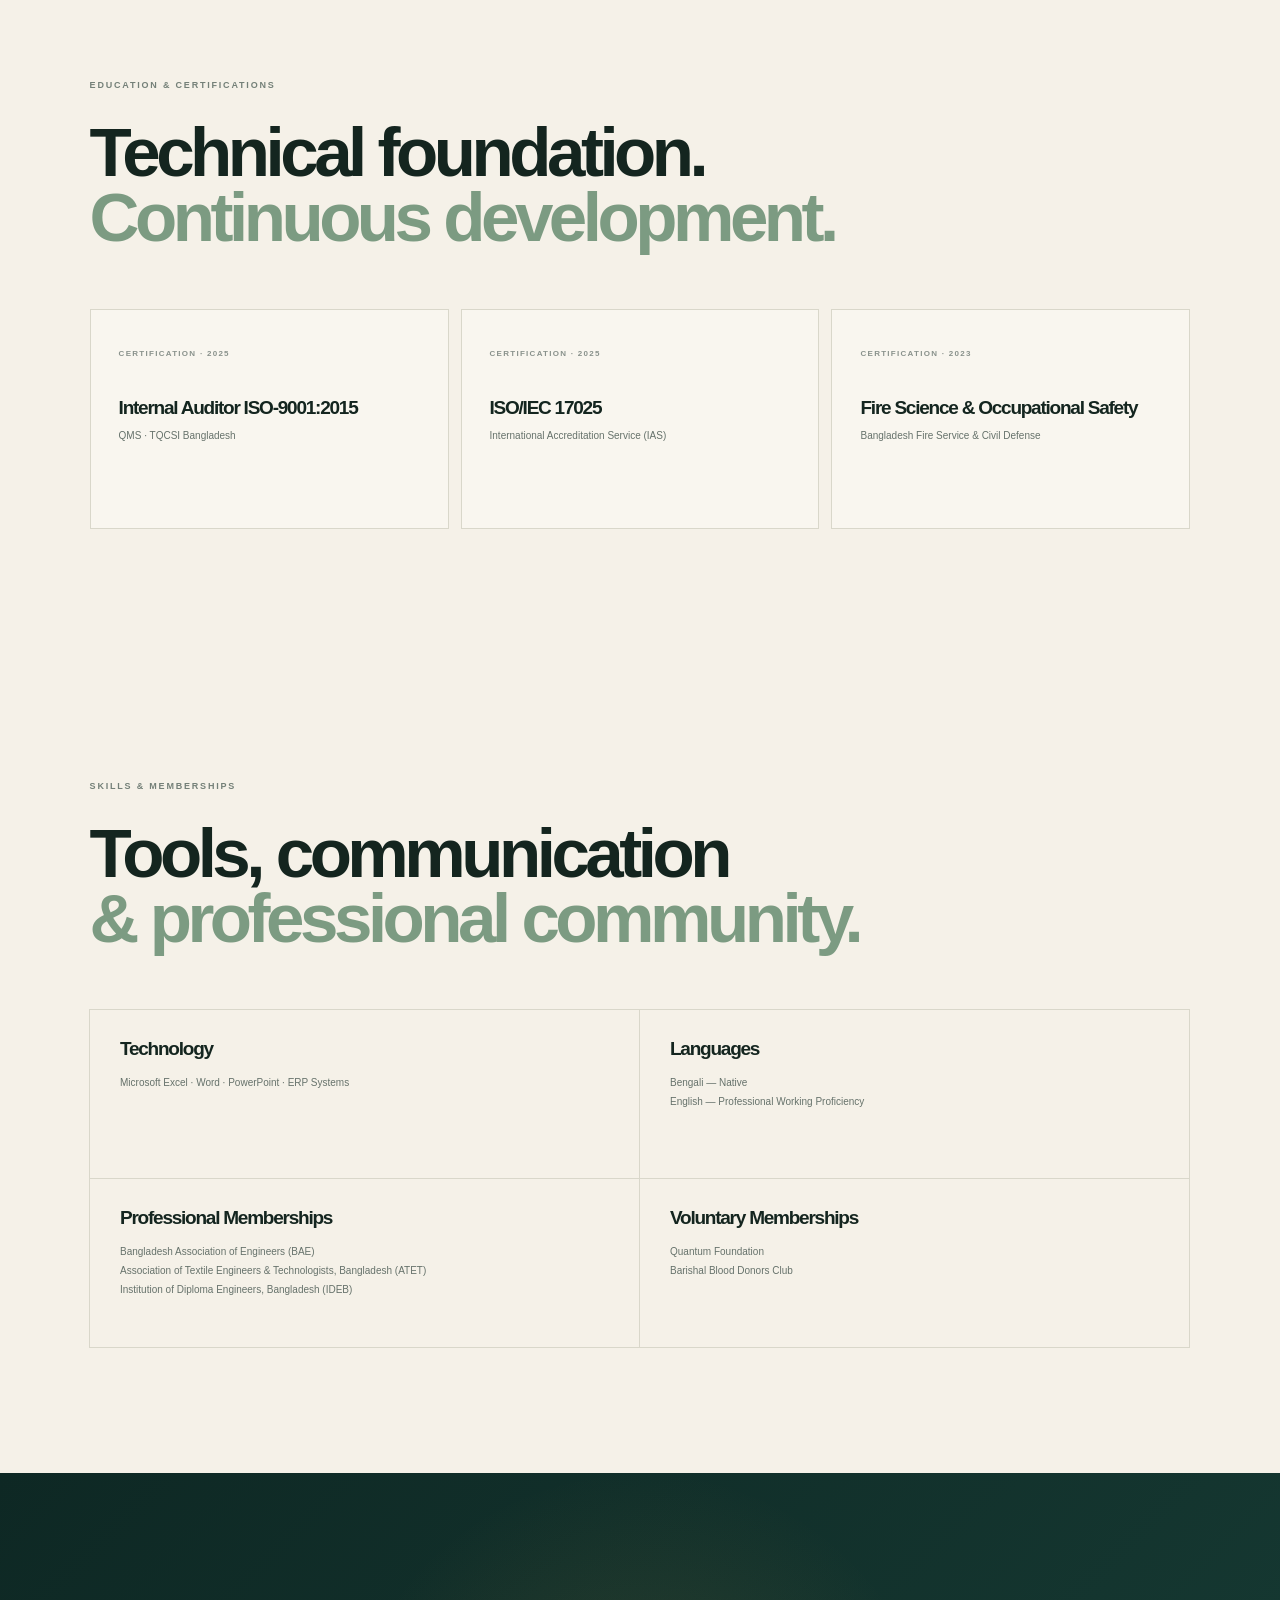
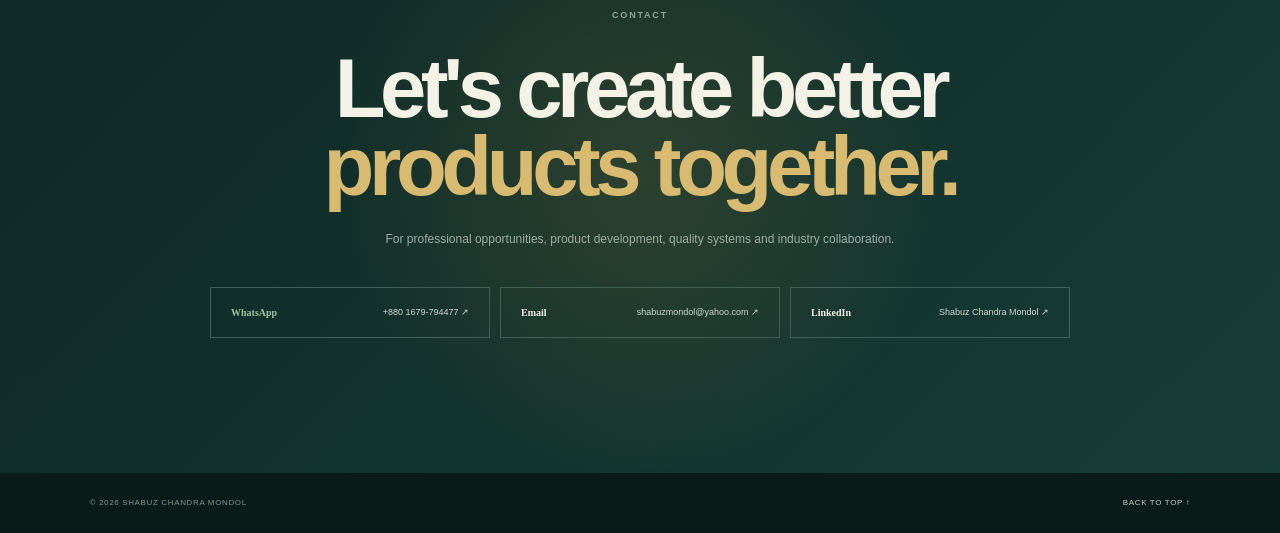
==== commit e9eae0c8: "Add files via upload" ====
--- a/index.html
+++ b/index.html
@@ -36,7 +36,6 @@
       <p class="hero-intro">Building compliant, market-ready products through quality systems, laboratory testing, research, product development and cross-functional collaboration.</p>
       <div class="hero-buttons">
         <a class="button button-dark" href="#contact">Let's Connect <b>↗</b></a>
-        <a class="button button-outline" href="cv.pdf" download>Download CV <b>↓</b></a>
       </div>
       <div class="hero-metrics">
         <div><strong>7+</strong><span>Years Experience</span></div>
